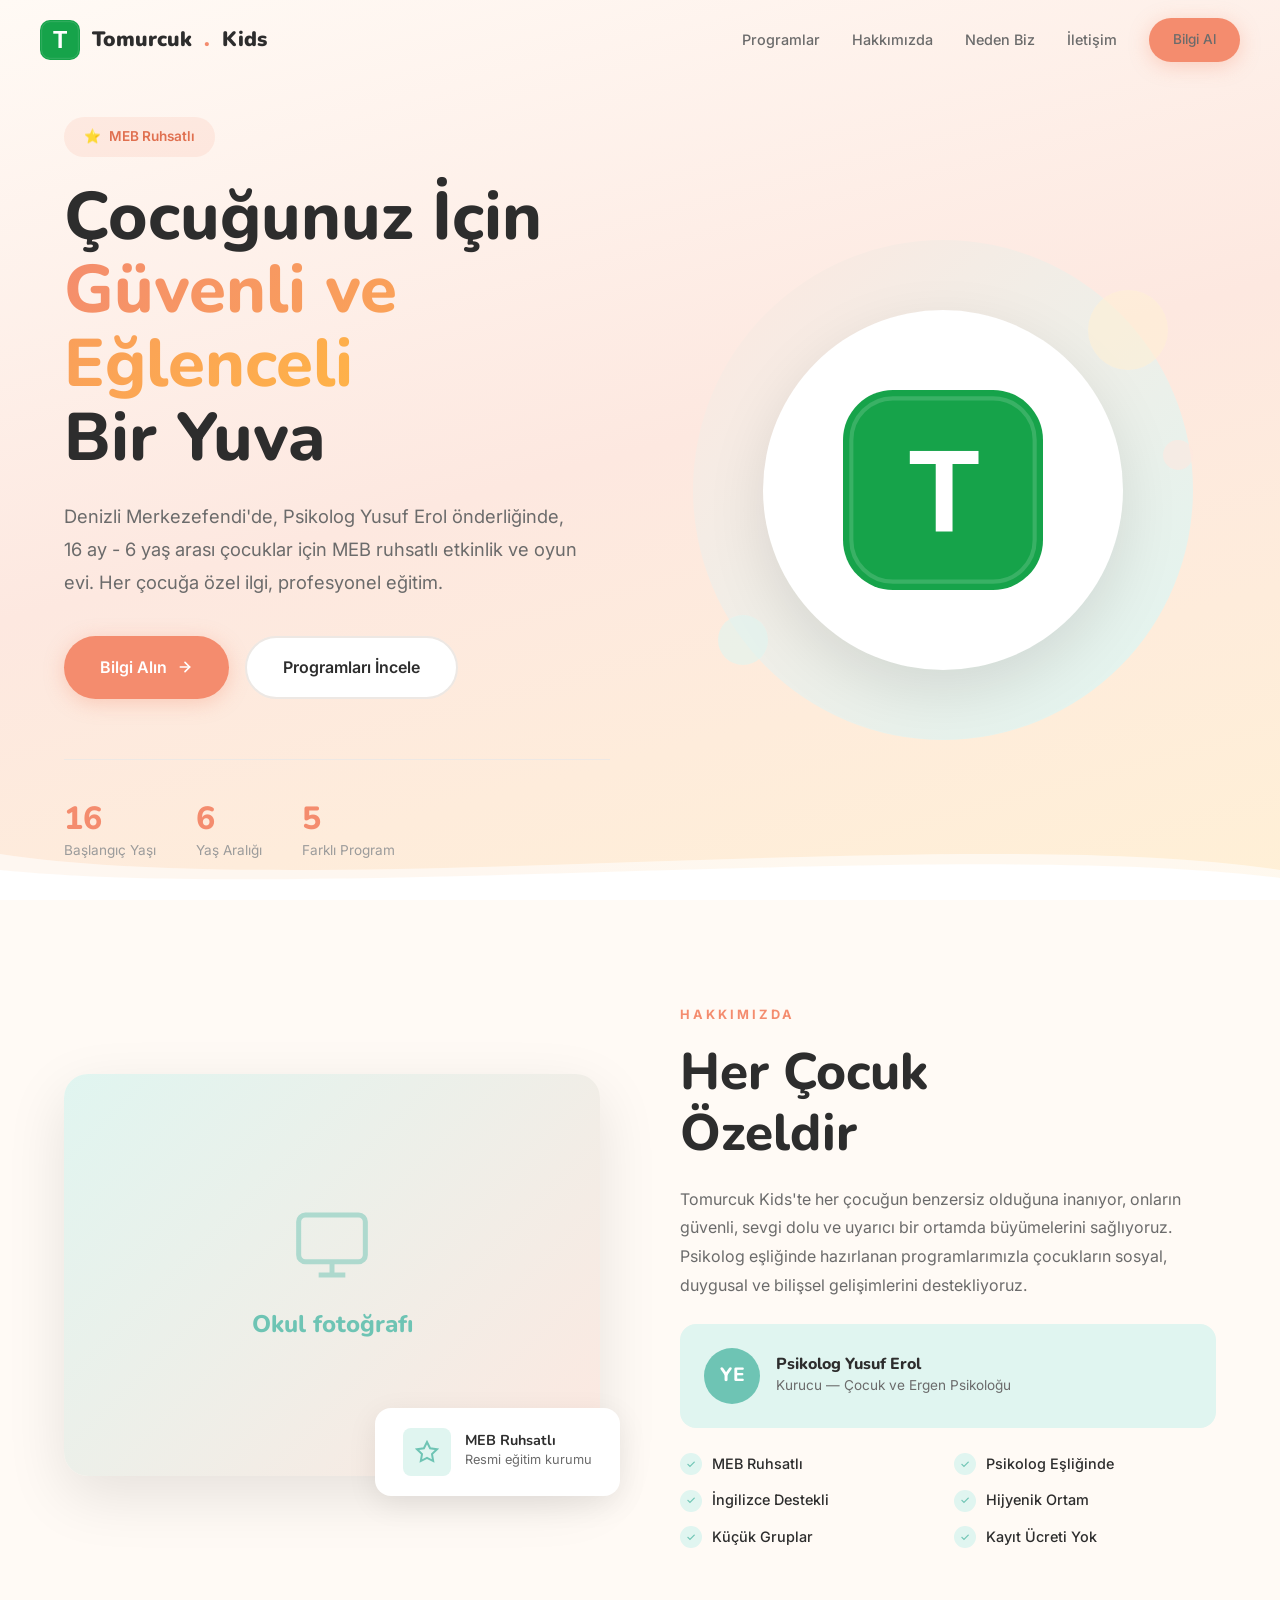
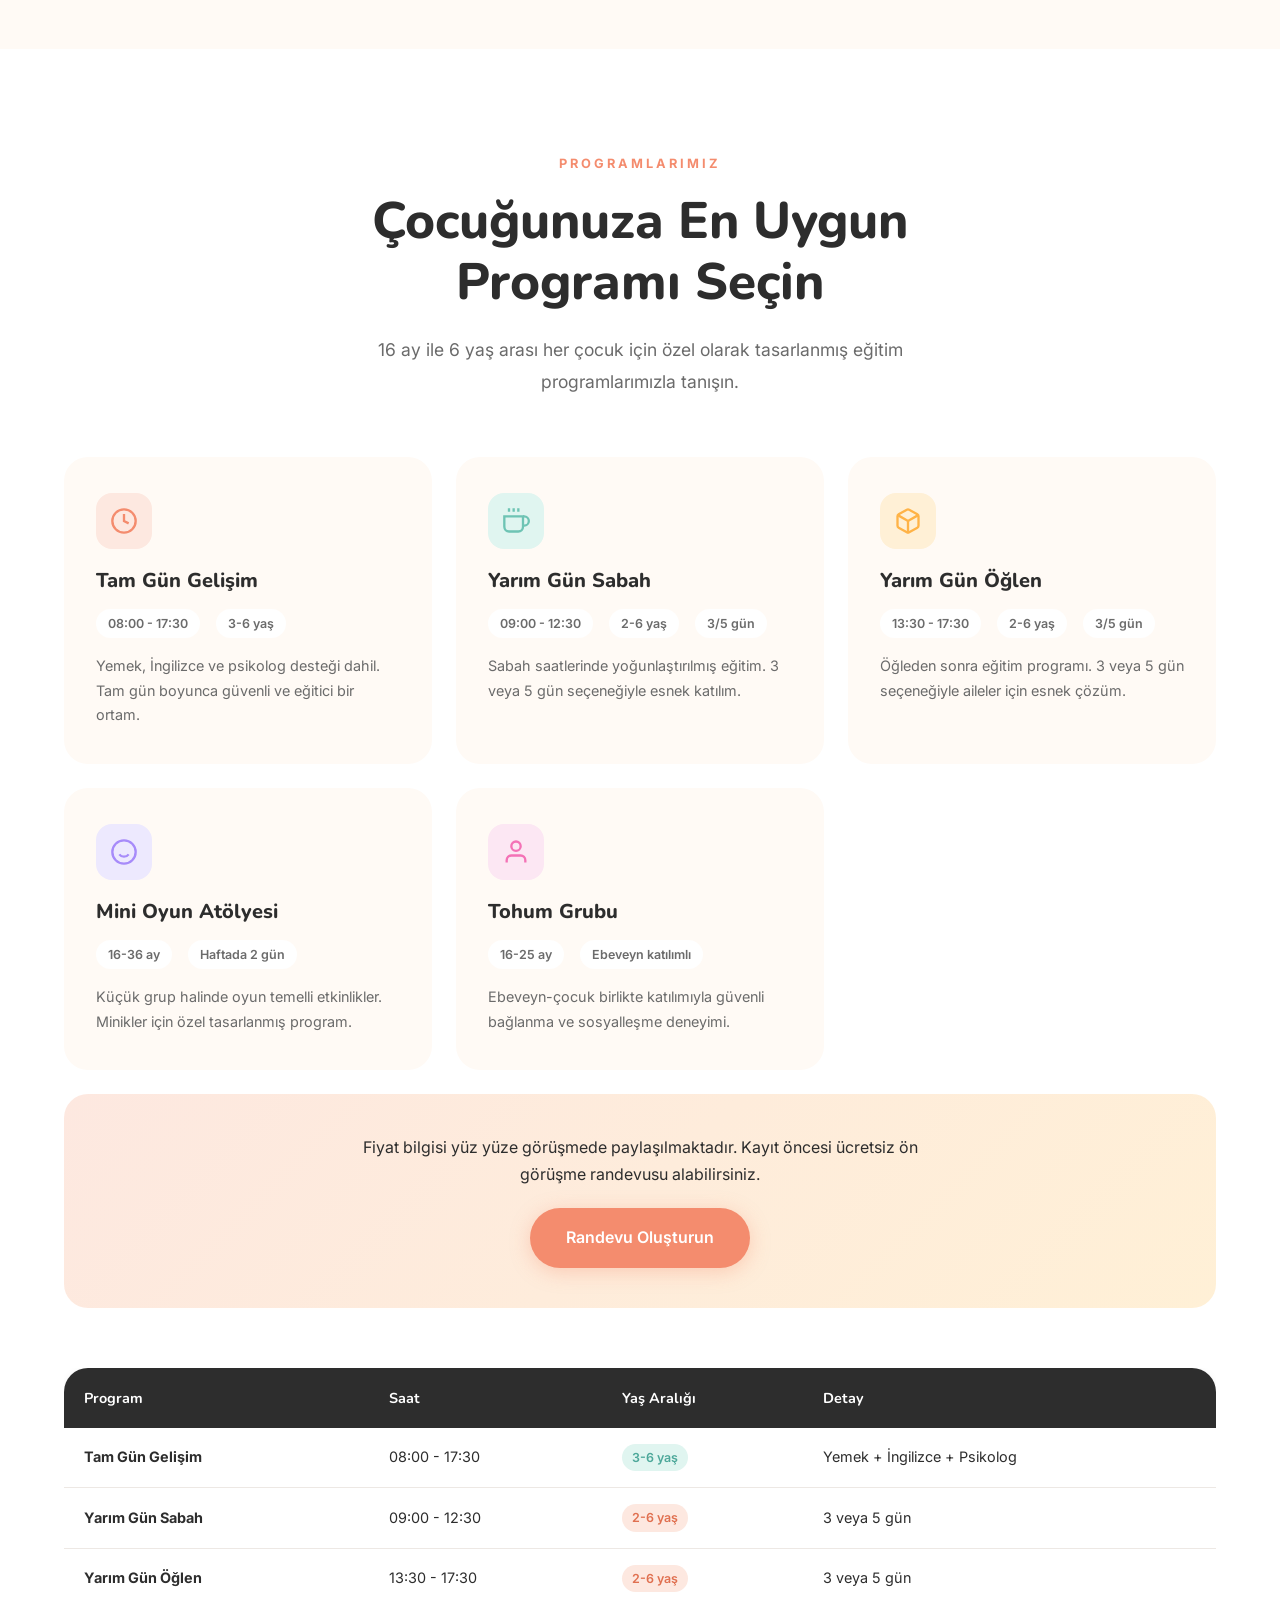
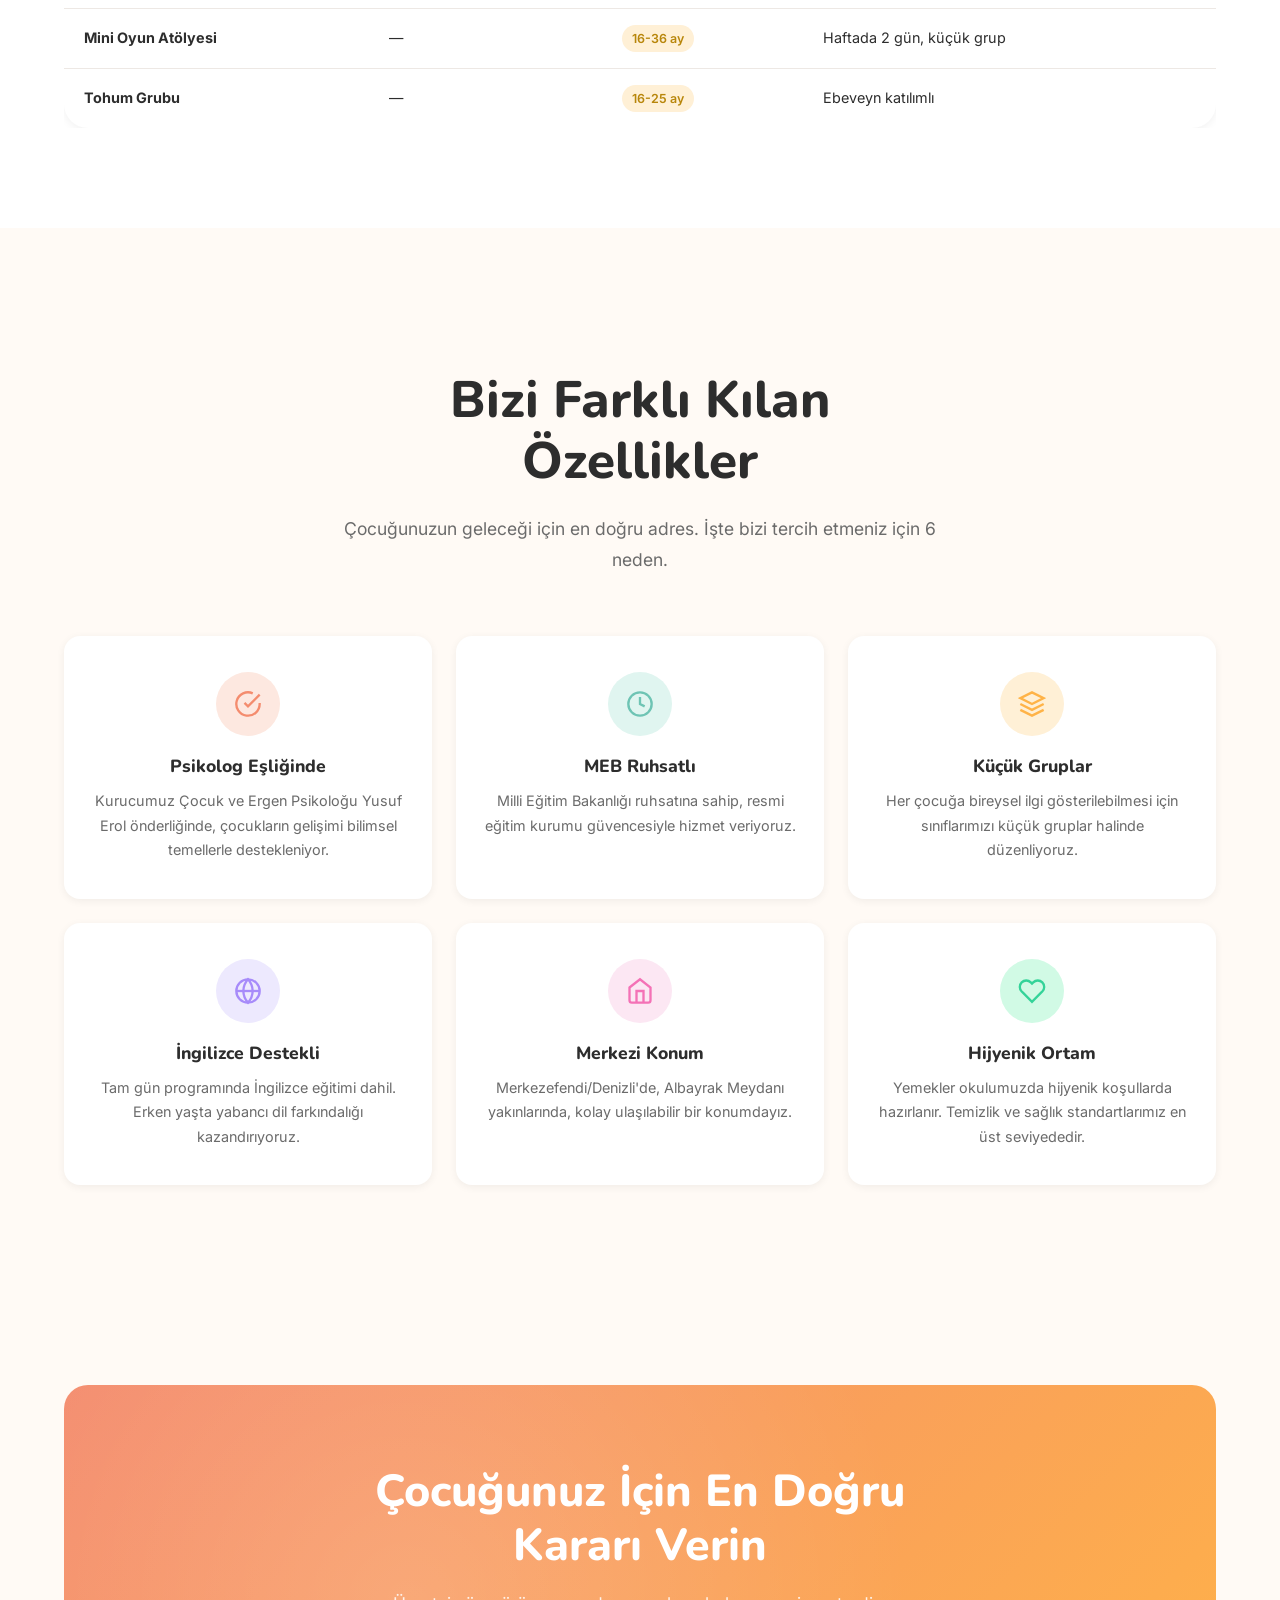
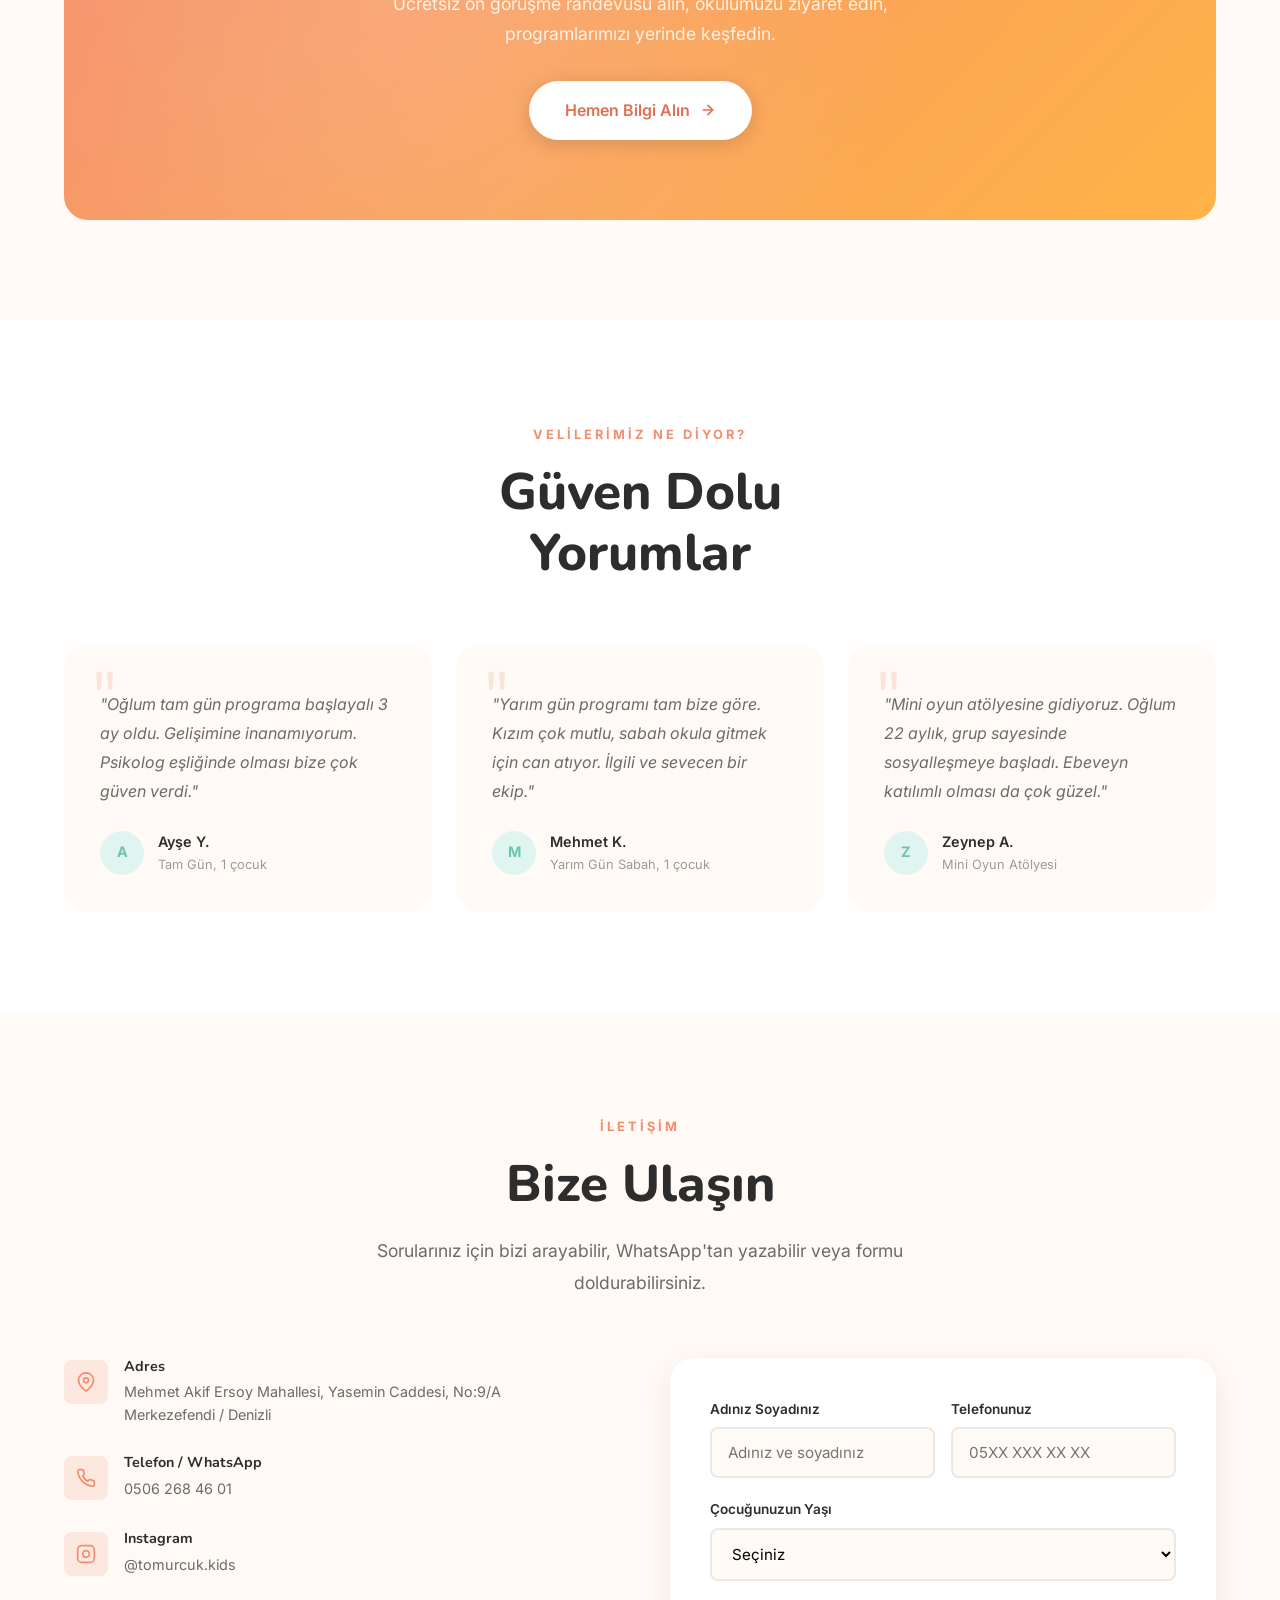
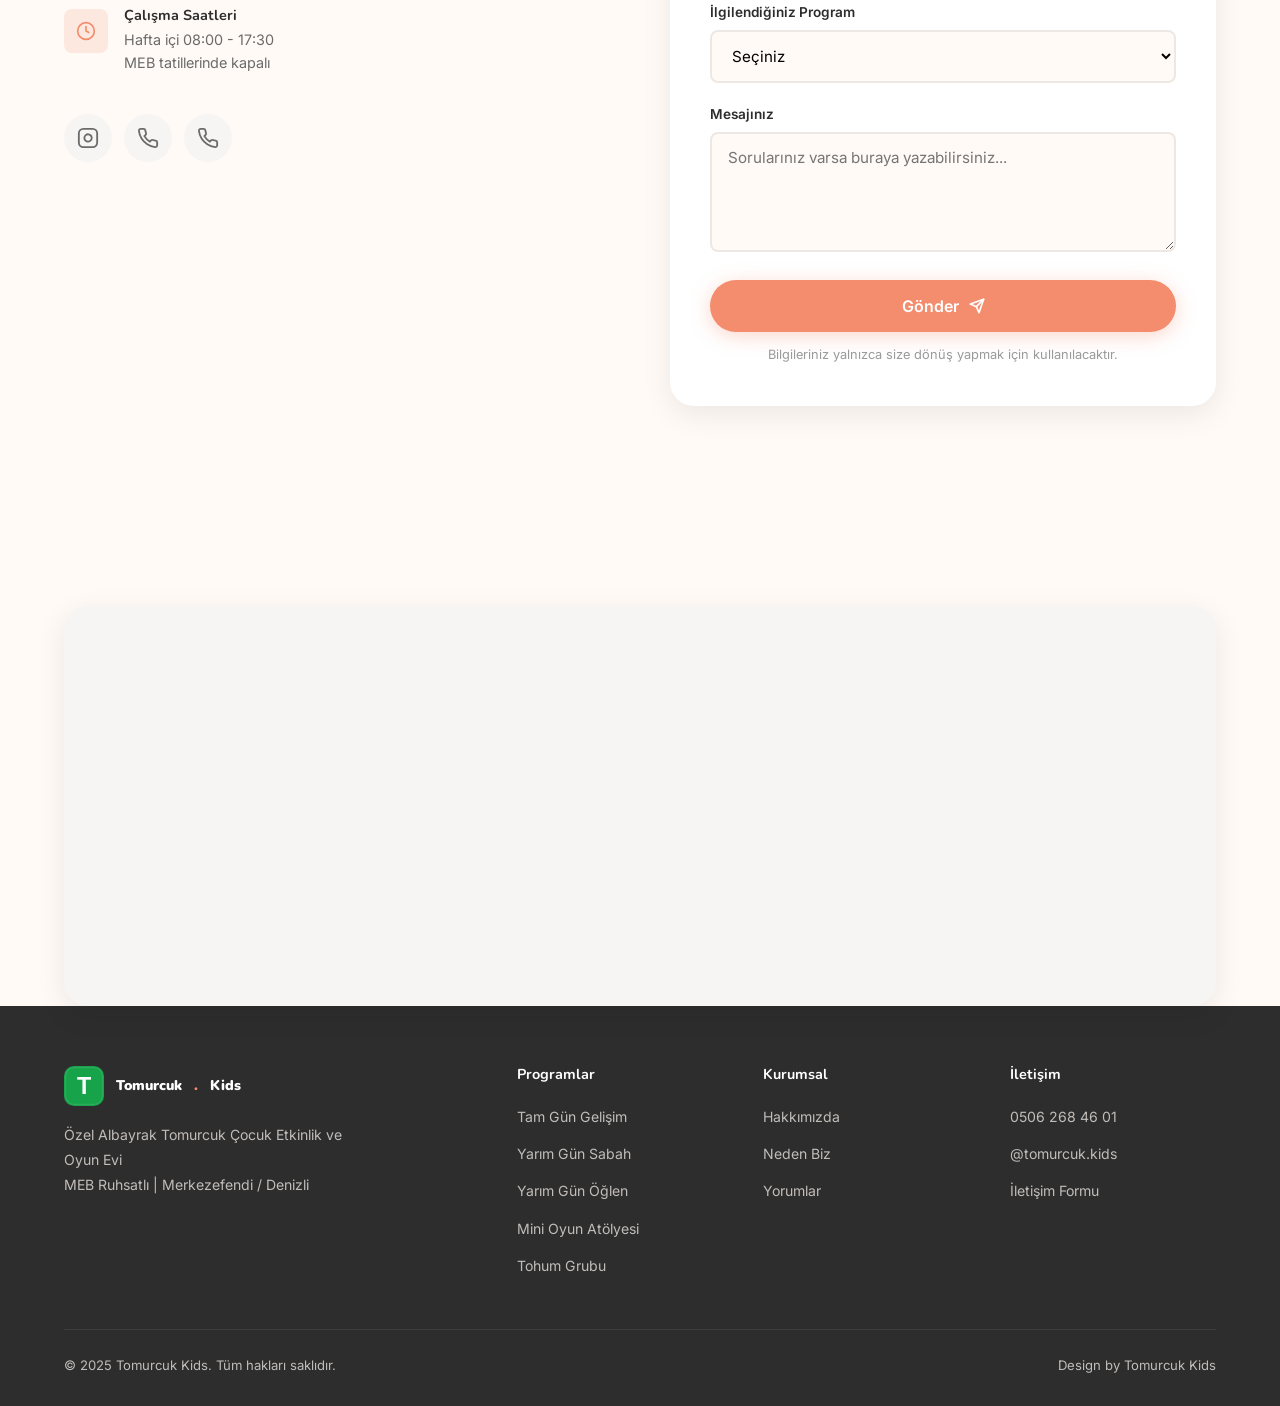
==== index.html @ 5ff42495 "Initial commit: Tomurcuk Kids award-winning website" ====
<!doctype html>
<html lang="tr">
<head>
  <meta charset="UTF-8" />
  <meta name="viewport" content="width=device-width, initial-scale=1.0" />
  <title>Tomurcuk Kids — Özel Albayrak Tomurcuk Çocuk Etkinlik ve Oyun Evi</title>
  <meta name="description" content="Tomurcuk Kids, Merkezefendi/Denizli'de 16 ay - 6 yaş arası çocuklar için MEB ruhsatlı, psikolog eşliğinde eğitim ve oyun evi. Tam gün, yarım gün ve atölye programları." />
  <meta name="keywords" content="Tomurcuk Kids, kreş, anaokulu, Denizli, Merkezefendi, çocuk etkinlik, oyun evi, psikolog" />

  <!-- Open Graph -->
  <meta property="og:title" content="Tomurcuk Kids — Özel Albayrak Tomurcuk Çocuk Etkinlik ve Oyun Evi" />
  <meta property="og:description" content="Denizli Merkezefendi'de 16 ay - 6 yaş için MEB ruhsatlı, psikolog eşliğinde eğitim." />
  <meta property="og:type" content="website" />
  <meta property="og:url" content="https://tomurcukkids.com" />

  <link rel="icon" type="image/svg+xml" href="assets/favicon.svg" />

  <!-- Fonts -->
  <link rel="preconnect" href="https://fonts.googleapis.com" />
  <link rel="preconnect" href="https://fonts.gstatic.com" crossorigin />
  <link href="https://fonts.googleapis.com/css2?family=Inter:wght@400;500;600;700&family=Nunito:wght@600;700;800;900&subset=latin,latin-ext&display=swap" rel="stylesheet" />

  <link rel="stylesheet" href="css/style.css" />
</head>
<body>

  <!-- Page Loader -->
  <div class="page-loader" id="pageLoader">
    <div class="loader-icon"></div>
  </div>

  <!-- ========== HEADER ========== -->
  <header class="header" id="header">
    <div class="header-inner">
      <a href="#" class="logo">
        <img src="assets/logo-t.svg" alt="Tomurcuk Kids" />
        Tomurcuk<span class="logo-dot">.</span>Kids
      </a>

      <nav class="nav" id="nav">
        <a href="#programs">Programlar</a>
        <a href="#about">Hakkımızda</a>
        <a href="#why">Neden Biz</a>
        <a href="#contact">İletişim</a>
        <a href="#contact" class="btn btn-primary btn-sm">Bilgi Al</a>
      </nav>

      <button class="menu-toggle" id="menuToggle" aria-label="Menüyü aç/kapa">
        <span></span><span></span><span></span>
      </button>
    </div>
  </header>

  <!-- ========== HERO ========== -->
  <section class="hero" id="home">
    <div class="container">
      <div class="hero-grid">
        <div class="hero-text">
          <div class="hero-badge reveal visible">
            <span>⭐</span> MEB Ruhsatlı
          </div>

          <h1 class="reveal visible reveal-delay-1">
            Çocuğunuz İçin<br />
            <span class="highlight">Güvenli ve Eğlenceli</span><br />
            Bir Yuva
          </h1>

          <p class="reveal visible reveal-delay-2">
            Denizli Merkezefendi'de, Psikolog Yusuf Erol önderliğinde,
            16 ay - 6 yaş arası çocuklar için MEB ruhsatlı etkinlik ve oyun evi.
            Her çocuğa özel ilgi, profesyonel eğitim.
          </p>

          <div class="hero-buttons reveal reveal-delay-3">
            <a href="#contact" class="btn btn-primary">
              Bilgi Alın
              <svg width="16" height="16" viewBox="0 0 24 24" fill="none" stroke="currentColor" stroke-width="2.5" stroke-linecap="round" stroke-linejoin="round"><line x1="5" y1="12" x2="19" y2="12"/><polyline points="12 5 19 12 12 19"/></svg>
            </a>
            <a href="#programs" class="btn btn-secondary">Programları İncele</a>
          </div>

          <div class="hero-stats reveal reveal-delay-4">
            <div class="hero-stat">
              <h3>16 ay</h3>
              <p>Başlangıç Yaşı</p>
            </div>
            <div class="hero-stat">
              <h3>6 yaş</h3>
              <p>Yaş Aralığı</p>
            </div>
            <div class="hero-stat">
              <h3>5</h3>
              <p>Farklı Program</p>
            </div>
          </div>
        </div>

        <div class="hero-visual reveal reveal-delay-2">
          <div class="hero-circle">
            <div class="hero-circle-inner">
              <img src="assets/logo-t.svg" alt="Tomurcuk Kids" />
            </div>
            <div class="hero-shape"></div>
            <div class="hero-shape"></div>
            <div class="hero-shape"></div>
          </div>
        </div>
      </div>
    </div>

    <!-- Wave divider -->
    <div class="hero-wave">
      <svg viewBox="0 0 1440 100" preserveAspectRatio="none" style="display:block;width:100%;height:80px;">
        <path d="M0,40 C360,100 1080,0 1440,60 L1440,100 L0,100 Z" fill="#FFFFFF" opacity="0.6"></path>
        <path d="M0,60 C360,100 1080,20 1440,70 L1440,100 L0,100 Z" fill="#FFFFFF"></path>
      </svg>
    </div>
  </section>

  <!-- ========== ABOUT ========== -->
  <section class="section" id="about">
    <div class="container">
      <div class="about-grid">
        <div class="about-image-wrap reveal">
          <div class="about-image-main">
            <div class="about-image-placeholder">
              <svg width="80" height="80" viewBox="0 0 24 24" fill="none" stroke="currentColor" stroke-width="1.5"><rect x="2" y="3" width="20" height="14" rx="2"/><line x1="8" y1="21" x2="16" y2="21"/><line x1="12" y1="17" x2="12" y2="21"/></svg>
              <span>Okul fotoğrafı</span>
            </div>
          </div>
          <div class="about-badge">
            <div class="about-badge-icon">
              <svg width="24" height="24" viewBox="0 0 24 24" fill="none" stroke="currentColor" stroke-width="2"><path d="M12 2L15.09 8.26L22 9.27L17 14.14L18.18 21.02L12 17.77L5.82 21.02L7 14.14L2 9.27L8.91 8.26L12 2Z"/></svg>
            </div>
            <div class="about-badge-text">
              <h4>MEB Ruhsatlı</h4>
              <p>Resmi eğitim kurumu</p>
            </div>
          </div>
        </div>

        <div class="about-text">
          <span class="section-label reveal">Hakkımızda</span>
          <h2 class="section-title reveal reveal-delay-1">Her Çocuk<br />Özeldir</h2>
          <p class="reveal reveal-delay-2" style="color:var(--text-mid);line-height:1.8;margin-bottom:16px;">
            Tomurcuk Kids'te her çocuğun benzersiz olduğuna inanıyor,
            onların güvenli, sevgi dolu ve uyarıcı bir ortamda büyümelerini
            sağlıyoruz. Psikolog eşliğinde hazırlanan programlarımızla
            çocukların sosyal, duygusal ve bilişsel gelişimlerini destekliyoruz.
          </p>

          <div class="founder reveal reveal-delay-3">
            <div class="founder-avatar">YE</div>
            <div class="founder-info">
              <h4>Psikolog Yusuf Erol</h4>
              <p>Kurucu — Çocuk ve Ergen Psikoloğu</p>
            </div>
          </div>

          <div class="about-features reveal reveal-delay-4">
            <div class="about-feature">
              <span class="check">✓</span> MEB Ruhsatlı
            </div>
            <div class="about-feature">
              <span class="check">✓</span> Psikolog Eşliğinde
            </div>
            <div class="about-feature">
              <span class="check">✓</span> İngilizce Destekli
            </div>
            <div class="about-feature">
              <span class="check">✓</span> Hijyenik Ortam
            </div>
            <div class="about-feature">
              <span class="check">✓</span> Küçük Gruplar
            </div>
            <div class="about-feature">
              <span class="check">✓</span> Kayıt Ücreti Yok
            </div>
          </div>
        </div>
      </div>
    </div>
  </section>

  <!-- ========== PROGRAMS ========== -->
  <section class="section programs" id="programs">
    <div class="container">
      <div class="section-centered">
        <span class="section-label reveal">Programlarımız</span>
        <h2 class="section-title reveal reveal-delay-1">Çocuğunuza En Uygun<br />Programı Seçin</h2>
        <p class="section-sub reveal reveal-delay-2">
          16 ay ile 6 yaş arası her çocuk için özel olarak tasarlanmış
          eğitim programlarımızla tanışın.
        </p>
      </div>

      <div class="programs-grid">
        <!-- Card 1 -->
        <div class="program-card reveal reveal-delay-1">
          <div class="program-icon">
            <svg width="28" height="28" viewBox="0 0 24 24" fill="none" stroke="currentColor" stroke-width="2"><circle cx="12" cy="12" r="10"/><path d="M12 6v6l4 2"/></svg>
          </div>
          <h3>Tam Gün Gelişim</h3>
          <div class="program-meta">
            <span class="program-tag">08:00 - 17:30</span>
            <span class="program-tag">3-6 yaş</span>
          </div>
          <p>Yemek, İngilizce ve psikolog desteği dahil. Tam gün boyunca güvenli ve eğitici bir ortam.</p>
        </div>

        <!-- Card 2 -->
        <div class="program-card reveal reveal-delay-2">
          <div class="program-icon">
            <svg width="28" height="28" viewBox="0 0 24 24" fill="none" stroke="currentColor" stroke-width="2"><path d="M18 8h1a4 4 0 0 1 0 8h-1"/><path d="M2 8h16v9a4 4 0 0 1-4 4H6a4 4 0 0 1-4-4V8z"/><line x1="6" y1="1" x2="6" y2="4"/><line x1="10" y1="1" x2="10" y2="4"/><line x1="14" y1="1" x2="14" y2="4"/></svg>
          </div>
          <h3>Yarım Gün Sabah</h3>
          <div class="program-meta">
            <span class="program-tag">09:00 - 12:30</span>
            <span class="program-tag">2-6 yaş</span>
            <span class="program-tag">3/5 gün</span>
          </div>
          <p>Sabah saatlerinde yoğunlaştırılmış eğitim. 3 veya 5 gün seçeneğiyle esnek katılım.</p>
        </div>

        <!-- Card 3 -->
        <div class="program-card reveal reveal-delay-3">
          <div class="program-icon">
            <svg width="28" height="28" viewBox="0 0 24 24" fill="none" stroke="currentColor" stroke-width="2"><path d="M21 16V8a2 2 0 0 0-1-1.73l-7-4a2 2 0 0 0-2 0l-7 4A2 2 0 0 0 3 8v8a2 2 0 0 0 1 1.73l7 4a2 2 0 0 0 2 0l7-4A2 2 0 0 0 21 16z"/><polyline points="3.27 6.96 12 12.01 20.73 6.96"/><line x1="12" y1="22.08" x2="12" y2="12"/></svg>
          </div>
          <h3>Yarım Gün Öğlen</h3>
          <div class="program-meta">
            <span class="program-tag">13:30 - 17:30</span>
            <span class="program-tag">2-6 yaş</span>
            <span class="program-tag">3/5 gün</span>
          </div>
          <p>Öğleden sonra eğitim programı. 3 veya 5 gün seçeneğiyle aileler için esnek çözüm.</p>
        </div>

        <!-- Card 4 -->
        <div class="program-card reveal reveal-delay-4">
          <div class="program-icon">
            <svg width="28" height="28" viewBox="0 0 24 24" fill="none" stroke="currentColor" stroke-width="2"><circle cx="12" cy="12" r="10"/><path d="M8 14s1.5 2 4 2 4-2 4-2"/><line x1="9" y1="9" x2="9.01" y2="9"/><line x1="15" y1="9" x2="15.01" y2="9"/></svg>
          </div>
          <h3>Mini Oyun Atölyesi</h3>
          <div class="program-meta">
            <span class="program-tag">16-36 ay</span>
            <span class="program-tag">Haftada 2 gün</span>
          </div>
          <p>Küçük grup halinde oyun temelli etkinlikler. Minikler için özel tasarlanmış program.</p>
        </div>

        <!-- Card 5 -->
        <div class="program-card reveal reveal-delay-5">
          <div class="program-icon">
            <svg width="28" height="28" viewBox="0 0 24 24" fill="none" stroke="currentColor" stroke-width="2"><path d="M20 21v-2a4 4 0 0 0-4-4H8a4 4 0 0 0-4 4v2"/><circle cx="12" cy="7" r="4"/></svg>
          </div>
          <h3>Tohum Grubu</h3>
          <div class="program-meta">
            <span class="program-tag">16-25 ay</span>
            <span class="program-tag">Ebeveyn katılımlı</span>
          </div>
          <p>Ebeveyn-çocuk birlikte katılımıyla güvenli bağlanma ve sosyalleşme deneyimi.</p>
        </div>

        <!-- Full width CTA -->
        <div class="program-card-full reveal">
          <p>Fiyat bilgisi yüz yüze görüşmede paylaşılmaktadır. Kayıt öncesi ücretsiz ön görüşme randevusu alabilirsiniz.</p>
          <a href="#contact" class="btn btn-primary">Randevu Oluşturun</a>
        </div>
      </div>

      <!-- Program Table -->
      <div class="program-table-wrap reveal">
        <table class="program-table">
          <thead>
            <tr>
              <th>Program</th>
              <th>Saat</th>
              <th>Yaş Aralığı</th>
              <th>Detay</th>
            </tr>
          </thead>
          <tbody>
            <tr>
              <td><strong>Tam Gün Gelişim</strong></td>
              <td>08:00 - 17:30</td>
              <td><span class="tag tag-green">3-6 yaş</span></td>
              <td>Yemek + İngilizce + Psikolog</td>
            </tr>
            <tr>
              <td><strong>Yarım Gün Sabah</strong></td>
              <td>09:00 - 12:30</td>
              <td><span class="tag tag-orange">2-6 yaş</span></td>
              <td>3 veya 5 gün</td>
            </tr>
            <tr>
              <td><strong>Yarım Gün Öğlen</strong></td>
              <td>13:30 - 17:30</td>
              <td><span class="tag tag-orange">2-6 yaş</span></td>
              <td>3 veya 5 gün</td>
            </tr>
            <tr>
              <td><strong>Mini Oyun Atölyesi</strong></td>
              <td>—</td>
              <td><span class="tag tag-yellow">16-36 ay</span></td>
              <td>Haftada 2 gün, küçük grup</td>
            </tr>
            <tr>
              <td><strong>Tohum Grubu</strong></td>
              <td>—</td>
              <td><span class="tag tag-yellow">16-25 ay</span></td>
              <td>Ebeveyn katılımlı</td>
            </tr>
          </tbody>
        </table>
      </div>
    </div>
  </section>

  <!-- ========== WHY US ========== -->
  <section class="section" id="why">
    <div class="container">
      <div class="section-centered">
        <span class="section-label reveal">Neden Tomurcuk Kids?</span>
        <h2 class="section-title reveal reveal-delay-1">Bizi Farklı Kılan<br />Özellikler</h2>
        <p class="section-sub reveal reveal-delay-2">
          Çocuğunuzun geleceği için en doğru adres. İşte bizi tercih etmeniz için 6 neden.
        </p>
      </div>

      <div class="why-grid">
        <div class="why-card reveal reveal-delay-1">
          <div class="why-icon">
            <svg width="28" height="28" viewBox="0 0 24 24" fill="none" stroke="currentColor" stroke-width="2"><path d="M22 11.08V12a10 10 0 1 1-5.93-9.14"/><polyline points="22 4 12 14.01 9 11.01"/></svg>
          </div>
          <h3>Psikolog Eşliğinde</h3>
          <p>Kurucumuz Çocuk ve Ergen Psikoloğu Yusuf Erol önderliğinde, çocukların gelişimi bilimsel temellerle destekleniyor.</p>
        </div>

        <div class="why-card reveal reveal-delay-2">
          <div class="why-icon">
            <svg width="28" height="28" viewBox="0 0 24 24" fill="none" stroke="currentColor" stroke-width="2"><circle cx="12" cy="12" r="10"/><polyline points="12 6 12 12 16 14"/></svg>
          </div>
          <h3>MEB Ruhsatlı</h3>
          <p>Milli Eğitim Bakanlığı ruhsatına sahip, resmi eğitim kurumu güvencesiyle hizmet veriyoruz.</p>
        </div>

        <div class="why-card reveal reveal-delay-3">
          <div class="why-icon">
            <svg width="28" height="28" viewBox="0 0 24 24" fill="none" stroke="currentColor" stroke-width="2"><path d="M12 2L2 7l10 5 10-5-10-5z"/><path d="M2 17l10 5 10-5"/><path d="M2 12l10 5 10-5"/></svg>
          </div>
          <h3>Küçük Gruplar</h3>
          <p>Her çocuğa bireysel ilgi gösterilebilmesi için sınıflarımızı küçük gruplar halinde düzenliyoruz.</p>
        </div>

        <div class="why-card reveal reveal-delay-1">
          <div class="why-icon">
            <svg width="28" height="28" viewBox="0 0 24 24" fill="none" stroke="currentColor" stroke-width="2"><circle cx="12" cy="12" r="10"/><path d="M2 12h20"/><path d="M12 2a15.3 15.3 0 0 1 4 10 15.3 15.3 0 0 1-4 10 15.3 15.3 0 0 1-4-10 15.3 15.3 0 0 1 4-10z"/></svg>
          </div>
          <h3>İngilizce Destekli</h3>
          <p>Tam gün programında İngilizce eğitimi dahil. Erken yaşta yabancı dil farkındalığı kazandırıyoruz.</p>
        </div>

        <div class="why-card reveal reveal-delay-2">
          <div class="why-icon">
            <svg width="28" height="28" viewBox="0 0 24 24" fill="none" stroke="currentColor" stroke-width="2"><path d="M3 9l9-7 9 7v11a2 2 0 0 1-2 2H5a2 2 0 0 1-2-2z"/><polyline points="9 22 9 12 15 12 15 22"/></svg>
          </div>
          <h3>Merkezi Konum</h3>
          <p>Merkezefendi/Denizli'de, Albayrak Meydanı yakınlarında, kolay ulaşılabilir bir konumdayız.</p>
        </div>

        <div class="why-card reveal reveal-delay-3">
          <div class="why-icon">
            <svg width="28" height="28" viewBox="0 0 24 24" fill="none" stroke="currentColor" stroke-width="2"><path d="M20.84 4.61a5.5 5.5 0 0 0-7.78 0L12 5.67l-1.06-1.06a5.5 5.5 0 0 0-7.78 7.78l1.06 1.06L12 21.23l7.78-7.78 1.06-1.06a5.5 5.5 0 0 0 0-7.78z"/></svg>
          </div>
          <h3>Hijyenik Ortam</h3>
          <p>Yemekler okulumuzda hijyenik koşullarda hazırlanır. Temizlik ve sağlık standartlarımız en üst seviyededir.</p>
        </div>
      </div>
    </div>
  </section>

  <!-- ========== CTA BANNER ========== -->
  <section class="section">
    <div class="container">
      <div class="cta-banner reveal">
        <h2>Çocuğunuz İçin En Doğru<br />Kararı Verin</h2>
        <p>Ücretsiz ön görüşme randevusu alın, okulumuzu ziyaret edin, programlarımızı yerinde keşfedin.</p>
        <a href="#contact" class="btn btn-primary">
          Hemen Bilgi Alın
          <svg width="16" height="16" viewBox="0 0 24 24" fill="none" stroke="currentColor" stroke-width="2.5" stroke-linecap="round" stroke-linejoin="round"><line x1="5" y1="12" x2="19" y2="12"/><polyline points="12 5 19 12 12 19"/></svg>
        </a>
      </div>
    </div>
  </section>

  <!-- ========== TESTIMONIALS ========== -->
  <section class="section testimonials" id="testimonials">
    <div class="container">
      <div class="section-centered">
        <span class="section-label reveal">Velilerimiz Ne Diyor?</span>
        <h2 class="section-title reveal reveal-delay-1">Güven Dolu<br />Yorumlar</h2>
      </div>

      <div class="testimonials-grid">
        <div class="testimonial-card reveal reveal-delay-1">
          <p class="testimonial-text">"Oğlum tam gün programa başlayalı 3 ay oldu. Gelişimine inanamıyorum. Psikolog eşliğinde olması bize çok güven verdi."</p>
          <div class="testimonial-author">
            <div class="testimonial-avatar">A</div>
            <div>
              <div class="testimonial-name">Ayşe Y.</div>
              <div class="testimonial-role">Tam Gün, 1 çocuk</div>
            </div>
          </div>
        </div>

        <div class="testimonial-card reveal reveal-delay-2">
          <p class="testimonial-text">"Yarım gün programı tam bize göre. Kızım çok mutlu, sabah okula gitmek için can atıyor. İlgili ve sevecen bir ekip."</p>
          <div class="testimonial-author">
            <div class="testimonial-avatar">M</div>
            <div>
              <div class="testimonial-name">Mehmet K.</div>
              <div class="testimonial-role">Yarım Gün Sabah, 1 çocuk</div>
            </div>
          </div>
        </div>

        <div class="testimonial-card reveal reveal-delay-3">
          <p class="testimonial-text">"Mini oyun atölyesine gidiyoruz. Oğlum 22 aylık, grup sayesinde sosyalleşmeye başladı. Ebeveyn katılımlı olması da çok güzel."</p>
          <div class="testimonial-author">
            <div class="testimonial-avatar">Z</div>
            <div>
              <div class="testimonial-name">Zeynep A.</div>
              <div class="testimonial-role">Mini Oyun Atölyesi</div>
            </div>
          </div>
        </div>
      </div>
    </div>
  </section>

  <!-- ========== CONTACT ========== -->
  <section class="section" id="contact">
    <div class="container">
      <div class="section-centered">
        <span class="section-label reveal">İletişim</span>
        <h2 class="section-title reveal reveal-delay-1">Bize Ulaşın</h2>
        <p class="section-sub reveal reveal-delay-2" style="margin:0 auto 20px;">
          Sorularınız için bizi arayabilir, WhatsApp'tan yazabilir veya formu doldurabilirsiniz.
        </p>
      </div>

      <div class="contact-grid">
        <div class="contact-info">
          <div class="contact-info-item reveal reveal-delay-1">
            <div class="contact-icon">
              <svg width="20" height="20" viewBox="0 0 24 24" fill="none" stroke="currentColor" stroke-width="2"><path d="M21 10c0 7-9 13-9 13s-9-6-9-13a9 9 0 0 1 18 0z"/><circle cx="12" cy="10" r="3"/></svg>
            </div>
            <div>
              <h4>Adres</h4>
              <p>Mehmet Akif Ersoy Mahallesi, Yasemin Caddesi, No:9/A<br />Merkezefendi / Denizli</p>
            </div>
          </div>

          <div class="contact-info-item reveal reveal-delay-2">
            <div class="contact-icon">
              <svg width="20" height="20" viewBox="0 0 24 24" fill="none" stroke="currentColor" stroke-width="2"><path d="M22 16.92v3a2 2 0 0 1-2.18 2 19.79 19.79 0 0 1-8.63-3.07 19.5 19.5 0 0 1-6-6 19.79 19.79 0 0 1-3.07-8.67A2 2 0 0 1 4.11 2h3a2 2 0 0 1 2 1.72 12.84 12.84 0 0 0 .7 2.81 2 2 0 0 1-.45 2.11L8.09 9.91a16 16 0 0 0 6 6l1.27-1.27a2 2 0 0 1 2.11-.45 12.84 12.84 0 0 0 2.81.7A2 2 0 0 1 22 16.92z"/></svg>
            </div>
            <div>
              <h4>Telefon / WhatsApp</h4>
              <a href="tel:+905062684601">0506 268 46 01</a>
            </div>
          </div>

          <div class="contact-info-item reveal reveal-delay-3">
            <div class="contact-icon">
              <svg width="20" height="20" viewBox="0 0 24 24" fill="none" stroke="currentColor" stroke-width="2"><rect x="2" y="2" width="20" height="20" rx="5" ry="5"/><path d="M16 11.37A4 4 0 1 1 12.63 8 4 4 0 0 1 16 11.37z"/><line x1="17.5" y1="6.5" x2="17.51" y2="6.5"/></svg>
            </div>
            <div>
              <h4>Instagram</h4>
              <a href="https://instagram.com/tomurcuk.kids" target="_blank" rel="noopener">@tomurcuk.kids</a>
            </div>
          </div>

          <div class="contact-info-item reveal reveal-delay-4">
            <div class="contact-icon">
              <svg width="20" height="20" viewBox="0 0 24 24" fill="none" stroke="currentColor" stroke-width="2"><circle cx="12" cy="12" r="10"/><polyline points="12 6 12 12 16 14"/></svg>
            </div>
            <div>
              <h4>Çalışma Saatleri</h4>
              <p>Hafta içi 08:00 - 17:30<br />MEB tatillerinde kapalı</p>
            </div>
          </div>

          <div class="contact-social reveal reveal-delay-5">
            <a href="https://instagram.com/tomurcuk.kids" target="_blank" rel="noopener" aria-label="Instagram">
              <svg width="22" height="22" viewBox="0 0 24 24" fill="none" stroke="currentColor" stroke-width="2"><rect x="2" y="2" width="20" height="20" rx="5" ry="5"/><path d="M16 11.37A4 4 0 1 1 12.63 8 4 4 0 0 1 16 11.37z"/><line x1="17.5" y1="6.5" x2="17.51" y2="6.5"/></svg>
            </a>
            <a href="https://wa.me/905062684601" target="_blank" rel="noopener" aria-label="WhatsApp">
              <svg width="22" height="22" viewBox="0 0 24 24" fill="none" stroke="currentColor" stroke-width="2"><path d="M22 16.92v3a2 2 0 0 1-2.18 2 19.79 19.79 0 0 1-8.63-3.07 19.5 19.5 0 0 1-6-6 19.79 19.79 0 0 1-3.07-8.67A2 2 0 0 1 4.11 2h3a2 2 0 0 1 2 1.72 12.84 12.84 0 0 0 .7 2.81 2 2 0 0 1-.45 2.11L8.09 9.91a16 16 0 0 0 6 6l1.27-1.27a2 2 0 0 1 2.11-.45 12.84 12.84 0 0 0 2.81.7A2 2 0 0 1 22 16.92z"/></svg>
            </a>
            <a href="tel:+905062684601" aria-label="Telefon">
              <svg width="22" height="22" viewBox="0 0 24 24" fill="none" stroke="currentColor" stroke-width="2"><path d="M22 16.92v3a2 2 0 0 1-2.18 2 19.79 19.79 0 0 1-8.63-3.07 19.5 19.5 0 0 1-6-6 19.79 19.79 0 0 1-3.07-8.67A2 2 0 0 1 4.11 2h3a2 2 0 0 1 2 1.72 12.84 12.84 0 0 0 .7 2.81 2 2 0 0 1-.45 2.11L8.09 9.91a16 16 0 0 0 6 6l1.27-1.27a2 2 0 0 1 2.11-.45 12.84 12.84 0 0 0 2.81.7A2 2 0 0 1 22 16.92z"/></svg>
            </a>
          </div>
        </div>

        <form class="contact-form reveal reveal-delay-2" id="contactForm">
          <div class="form-row">
            <div class="form-group">
              <label for="name">Adınız Soyadınız</label>
              <input type="text" id="name" name="name" required placeholder="Adınız ve soyadınız" />
            </div>
            <div class="form-group">
              <label for="phone">Telefonunuz</label>
              <input type="tel" id="phone" name="phone" required placeholder="05XX XXX XX XX" />
            </div>
          </div>
          <div class="form-group">
            <label for="childAge">Çocuğunuzun Yaşı</label>
            <select id="childAge" name="childAge">
              <option value="">Seçiniz</option>
              <option value="16-24">16-24 ay</option>
              <option value="25-36">25-36 ay</option>
              <option value="3">3 yaş</option>
              <option value="4">4 yaş</option>
              <option value="5">5 yaş</option>
              <option value="6">6 yaş</option>
            </select>
          </div>
          <div class="form-group">
            <label for="program">İlgilendiğiniz Program</label>
            <select id="program" name="program">
              <option value="">Seçiniz</option>
              <option value="tam-gun">Tam Gün Gelişim</option>
              <option value="yarim-gun-sabah">Yarım Gün Sabah</option>
              <option value="yarim-gun-oglen">Yarım Gün Öğlen</option>
              <option value="mini-oyun">Mini Oyun Atölyesi</option>
              <option value="tohum">Tohum Grubu</option>
              <option value="kararsiz">Henüz Karar Vermedim</option>
            </select>
          </div>
          <div class="form-group">
            <label for="message">Mesajınız</label>
            <textarea id="message" name="message" placeholder="Sorularınız varsa buraya yazabilirsiniz..."></textarea>
          </div>
          <button type="submit" class="btn btn-primary" style="width:100%;justify-content:center;">
            Gönder
            <svg width="16" height="16" viewBox="0 0 24 24" fill="none" stroke="currentColor" stroke-width="2.5" stroke-linecap="round" stroke-linejoin="round"><line x1="22" y1="2" x2="11" y2="13"/><polygon points="22 2 15 22 11 13 2 9 22 2"/></svg>
          </button>
          <p style="font-size:0.8rem;color:var(--text-light);margin-top:12px;text-align:center;">
            Bilgileriniz yalnızca size dönüş yapmak için kullanılacaktır.
          </p>
        </form>
      </div>
    </div>
  </section>

  <!-- ========== MAP ========== -->
  <section class="section map-section">
    <div class="container">
      <div class="map-wrap reveal">
        <iframe src="https://www.google.com/maps/embed?pb=!1m18!1m12!1m3!1d2000!2d29.088!3d37.774!2m3!1f0!2f0!3f0!3m2!1i1024!2i768!4f13.1!3m3!1m2!1s0x0%3A0x0!2zMzfCsDQ2JzI2LjQiTiAyOcKwMDUnMTYuOCJF!5e0!3m2!1str!2str!4v1" width="100%" height="100%" style="border:0;" allowfullscreen="" loading="lazy" referrerpolicy="no-referrer-when-downgrade"></iframe>
      </div>
    </div>
  </section>

  <!-- ========== FOOTER ========== -->
  <footer class="footer">
    <div class="container">
      <div class="footer-grid">
        <div class="footer-brand">
          <a href="#" class="logo">
            <img src="assets/logo-t.svg" alt="Tomurcuk Kids" />
            Tomurcuk<span style="color:var(--primary)">.</span>Kids
          </a>
          <p>Özel Albayrak Tomurcuk Çocuk Etkinlik ve Oyun Evi<br />
          MEB Ruhsatlı | Merkezefendi / Denizli</p>
        </div>

        <div>
          <h4>Programlar</h4>
          <ul>
            <li><a href="#programs">Tam Gün Gelişim</a></li>
            <li><a href="#programs">Yarım Gün Sabah</a></li>
            <li><a href="#programs">Yarım Gün Öğlen</a></li>
            <li><a href="#programs">Mini Oyun Atölyesi</a></li>
            <li><a href="#programs">Tohum Grubu</a></li>
          </ul>
        </div>

        <div>
          <h4>Kurumsal</h4>
          <ul>
            <li><a href="#about">Hakkımızda</a></li>
            <li><a href="#why">Neden Biz</a></li>
            <li><a href="#testimonials">Yorumlar</a></li>
          </ul>
        </div>

        <div>
          <h4>İletişim</h4>
          <ul>
            <li><a href="tel:+905062684601">0506 268 46 01</a></li>
            <li><a href="https://instagram.com/tomurcuk.kids" target="_blank" rel="noopener">@tomurcuk.kids</a></li>
            <li><a href="#contact">İletişim Formu</a></li>
          </ul>
        </div>
      </div>

      <div class="footer-bottom">
        <span>&copy; 2025 Tomurcuk Kids. Tüm hakları saklıdır.</span>
        <span>Design by Tomurcuk Kids</span>
      </div>
    </div>
  </footer>

  <script src="js/main.js"></script>
</body>
</html>
---- css/style.css ----
/* ============================================================
   Tomurcuk Kids — Award-Winning Website Design
   ============================================================ */

/* --- CSS Variables / Design Tokens --- */
:root {
  /* Brand colors */
  --primary:       #F48C6E;
  --primary-dark:  #E07050;
  --primary-light: #FDE8E0;
  --secondary:     #6EC4B4;
  --secondary-dark:#4DA89A;
  --secondary-light:#E0F5F0;
  --accent:        #FFB347;
  --accent-light:  #FFF0D6;

  /* Neutral */
  --text-dark:     #2D2D2D;
  --text-mid:      #6B6B6B;
  --text-light:    #9B9B9B;
  --bg-cream:      #FFFAF5;
  --bg-white:      #FFFFFF;
  --bg-gray:       #F7F5F3;
  --border:        #EDE8E4;

  /* Shadows */
  --shadow-sm:     0 2px 8px rgba(0,0,0,0.06);
  --shadow-md:     0 8px 30px rgba(0,0,0,0.08);
  --shadow-lg:     0 20px 60px rgba(0,0,0,0.10);
  --shadow-glow:   0 0 40px rgba(244,140,110,0.15);

  /* Radius */
  --radius-sm:     8px;
  --radius-md:     16px;
  --radius-lg:     24px;
  --radius-full:   999px;

  /* Typography */
  --font-heading:  'Nunito', sans-serif;
  --font-body:     'Inter', sans-serif;

  /* Transitions */
  --ease-out:      cubic-bezier(0.22, 1, 0.36, 1);
  --ease-bounce:   cubic-bezier(0.34, 1.56, 0.64, 1);

  /* Container */
  --max-width:     1200px;
  --header-h:      80px;
}

/* --- Reset --- */
*,
*::before,
*::after { margin: 0; padding: 0; box-sizing: border-box; }

html { scroll-behavior: smooth; scroll-padding-top: var(--header-h); }

body {
  font-family: var(--font-body);
  color: var(--text-dark);
  background: var(--bg-cream);
  line-height: 1.7;
  -webkit-font-smoothing: antialiased;
  overflow-x: hidden;
}

img { max-width: 100%; height: auto; display: block; }
a { text-decoration: none; color: inherit; }
ul { list-style: none; }
button { cursor: pointer; font-family: inherit; border: none; background: none; }

/* --- Container --- */
.container {
  max-width: var(--max-width);
  margin: 0 auto;
  padding: 0 24px;
}

/* ============================================================
   Section Spacing (applied via JS for reveal animations)
   ============================================================ */
.section {
  padding: 100px 0;
  position: relative;
}

.section-dark {
  background: var(--text-dark);
  color: var(--bg-cream);
}

.section-wave-top {
  position: relative;
  margin-top: -2px;
}

/* ============================================================
   Typography
   ============================================================ */
h1, h2, h3, h4 {
  font-family: var(--font-heading);
  line-height: 1.2;
  font-weight: 800;
}

.section-label {
  display: inline-block;
  font-size: 0.8rem;
  font-weight: 700;
  letter-spacing: 3px;
  text-transform: uppercase;
  color: var(--primary);
  margin-bottom: 16px;
  font-family: var(--font-body);
}

.section-title {
  font-size: clamp(2rem, 5vw, 3.2rem);
  margin-bottom: 20px;
  color: var(--text-dark);
}

.section-dark .section-title { color: var(--bg-cream); }

.section-sub {
  font-size: 1.1rem;
  color: var(--text-mid);
  max-width: 600px;
  line-height: 1.8;
}

.section-dark .section-sub { color: rgba(255,250,245,0.75); }

/* Center headings */
.section-centered {
  text-align: center;
}
.section-centered .section-sub {
  margin: 0 auto;
}

/* ============================================================
   Scroll-Reveal
   ============================================================ */
.reveal {
  opacity: 0;
  transform: translateY(40px);
  transition: opacity 0.9s var(--ease-out), transform 0.9s var(--ease-out);
}

.reveal.visible {
  opacity: 1;
  transform: translateY(0);
}

.reveal-delay-1 { transition-delay: 0.1s; }
.reveal-delay-2 { transition-delay: 0.2s; }
.reveal-delay-3 { transition-delay: 0.3s; }
.reveal-delay-4 { transition-delay: 0.4s; }
.reveal-delay-5 { transition-delay: 0.5s; }

/* ============================================================
   Buttons
   ============================================================ */
.btn {
  display: inline-flex;
  align-items: center;
  gap: 10px;
  padding: 16px 36px;
  font-size: 1rem;
  font-weight: 600;
  border-radius: var(--radius-full);
  transition: all 0.4s var(--ease-out);
  position: relative;
  overflow: hidden;
}

.btn-primary {
  background: var(--primary);
  color: white;
  box-shadow: 0 4px 20px rgba(244,140,110,0.35);
}

.btn-primary:hover {
  background: var(--primary-dark);
  transform: translateY(-2px);
  box-shadow: 0 8px 30px rgba(244,140,110,0.45);
}

.btn-secondary {
  background: white;
  color: var(--text-dark);
  border: 2px solid var(--border);
}

.btn-secondary:hover {
  border-color: var(--primary);
  color: var(--primary);
  transform: translateY(-2px);
}

.btn-outline-light {
  border: 2px solid rgba(255,255,255,0.3);
  color: white;
}

.btn-outline-light:hover {
  background: white;
  color: var(--text-dark);
  transform: translateY(-2px);
}

.btn-sm {
  padding: 12px 28px;
  font-size: 0.9rem;
}

/* ============================================================
   Floating Nav
   ============================================================ */
.header {
  position: fixed;
  top: 0;
  left: 0;
  right: 0;
  z-index: 1000;
  padding: 0 24px;
  height: var(--header-h);
  display: flex;
  align-items: center;
  justify-content: center;
  transition: all 0.5s var(--ease-out);
}

.header-bg {
  background: rgba(255,255,255,0.85);
  backdrop-filter: blur(20px);
  -webkit-backdrop-filter: blur(20px);
  box-shadow: 0 1px 0 var(--border);
}

.header-inner {
  max-width: var(--max-width);
  width: 100%;
  display: flex;
  align-items: center;
  justify-content: space-between;
}

.logo {
  display: flex;
  align-items: center;
  gap: 12px;
  font-family: var(--font-heading);
  font-weight: 900;
  font-size: 1.3rem;
  color: var(--text-dark);
}

.logo img {
  height: 40px;
  width: auto;
}

.logo-dot {
  color: var(--primary);
}

.nav {
  display: flex;
  align-items: center;
  gap: 32px;
}

.nav a {
  font-size: 0.9rem;
  font-weight: 500;
  color: var(--text-mid);
  transition: color 0.3s;
  position: relative;
}

.nav a::after {
  content: '';
  position: absolute;
  bottom: -4px;
  left: 0;
  width: 0;
  height: 2px;
  background: var(--primary);
  border-radius: 2px;
  transition: width 0.3s var(--ease-out);
}

.nav a:hover { color: var(--text-dark); }
.nav a:hover::after { width: 100%; }

.nav .btn {
  padding: 10px 24px;
  font-size: 0.85rem;
}

/* Mobile menu toggle */
.menu-toggle {
  display: none;
  flex-direction: column;
  gap: 5px;
  padding: 8px;
  z-index: 1001;
}

.menu-toggle span {
  display: block;
  width: 24px;
  height: 2.5px;
  background: var(--text-dark);
  border-radius: 4px;
  transition: all 0.3s var(--ease-out);
}

.menu-toggle.active span:nth-child(1) { transform: rotate(45deg) translate(5px, 5px); }
.menu-toggle.active span:nth-child(2) { opacity: 0; transform: scaleX(0); }
.menu-toggle.active span:nth-child(3) { transform: rotate(-45deg) translate(5px, -5px); }

/* ============================================================
   Hero
   ============================================================ */
.hero {
  min-height: 100vh;
  display: flex;
  align-items: center;
  position: relative;
  overflow: hidden;
  background: linear-gradient(165deg, #FFFAF5 0%, #FDE8E0 50%, #FFF0D6 100%);
}

.hero-grid {
  display: grid;
  grid-template-columns: 1fr 1fr;
  gap: 60px;
  align-items: center;
  padding-top: 80px;
}

.hero-badge {
  display: inline-flex;
  align-items: center;
  gap: 8px;
  background: rgba(244,140,110,0.12);
  color: var(--primary-dark);
  padding: 8px 20px;
  border-radius: var(--radius-full);
  font-size: 0.85rem;
  font-weight: 600;
  margin-bottom: 24px;
}

.hero h1 {
  font-size: clamp(2.5rem, 5.5vw, 4.2rem);
  line-height: 1.1;
  margin-bottom: 24px;
}

.hero h1 .highlight {
  background: linear-gradient(135deg, var(--primary), var(--accent));
  -webkit-background-clip: text;
  -webkit-text-fill-color: transparent;
  background-clip: text;
}

.hero p {
  font-size: 1.15rem;
  color: var(--text-mid);
  max-width: 520px;
  margin-bottom: 36px;
  line-height: 1.8;
}

.hero-buttons {
  display: flex;
  gap: 16px;
  flex-wrap: wrap;
}

.hero-stats {
  display: flex;
  gap: 40px;
  margin-top: 60px;
  padding-top: 40px;
  border-top: 1px solid var(--border);
}

.hero-stat h3 {
  font-size: 2rem;
  color: var(--primary);
}

.hero-stat p {
  font-size: 0.85rem;
  margin-bottom: 0;
  color: var(--text-light);
}

/* Hero visual */
.hero-visual {
  position: relative;
  display: flex;
  justify-content: center;
  align-items: center;
}

.hero-circle {
  width: 500px;
  height: 500px;
  border-radius: 50%;
  background: linear-gradient(135deg, var(--primary-light), var(--secondary-light));
  position: relative;
  display: flex;
  align-items: center;
  justify-content: center;
  animation: float 6s ease-in-out infinite;
}

.hero-circle-inner {
  width: 360px;
  height: 360px;
  border-radius: 50%;
  background: white;
  display: flex;
  align-items: center;
  justify-content: center;
  box-shadow: var(--shadow-lg);
}

.hero-circle-inner img {
  width: 200px;
  height: auto;
}

@keyframes float {
  0%, 100% { transform: translateY(0); }
  50% { transform: translateY(-20px); }
}

/* Floating shapes */
.hero-shape {
  position: absolute;
  border-radius: 50%;
  opacity: 0.6;
  animation: float 8s ease-in-out infinite;
  pointer-events: none;
}

.hero-shape:nth-child(2) {
  width: 80px; height: 80px;
  background: var(--accent-light);
  top: 10%; right: 5%;
  animation-delay: -2s;
}

.hero-shape:nth-child(3) {
  width: 50px; height: 50px;
  background: var(--secondary-light);
  bottom: 15%; left: 5%;
  animation-delay: -4s;
}

.hero-shape:nth-child(4) {
  width: 30px; height: 30px;
  background: var(--primary-light);
  top: 40%; right: 0;
  animation-delay: -1s;
}

/* Wave divider */
.hero-wave {
  position: absolute;
  bottom: -2px;
  left: 0;
  width: 100%;
  line-height: 0;
  pointer-events: none;
}

/* ============================================================
   About Section
   ============================================================ */
.about-grid {
  display: grid;
  grid-template-columns: 1fr 1fr;
  gap: 80px;
  align-items: center;
}

.about-image-wrap {
  position: relative;
}

.about-image-main {
  border-radius: var(--radius-lg);
  overflow: hidden;
  box-shadow: var(--shadow-lg);
  background: linear-gradient(135deg, var(--secondary-light), var(--primary-light));
  aspect-ratio: 4/3;
  display: flex;
  align-items: center;
  justify-content: center;
}

.about-image-placeholder {
  width: 100%;
  height: 100%;
  display: flex;
  flex-direction: column;
  align-items: center;
  justify-content: center;
  color: var(--secondary);
  font-family: var(--font-heading);
  font-weight: 800;
  font-size: 1.5rem;
  padding: 40px;
  text-align: center;
  line-height: 1.6;
}

.about-image-placeholder svg {
  margin-bottom: 20px;
  opacity: 0.5;
}

.about-badge {
  position: absolute;
  bottom: -20px;
  right: -20px;
  background: white;
  padding: 20px 28px;
  border-radius: var(--radius-md);
  box-shadow: var(--shadow-md);
  display: flex;
  align-items: center;
  gap: 14px;
}

.about-badge-icon {
  width: 48px;
  height: 48px;
  background: var(--secondary-light);
  border-radius: var(--radius-sm);
  display: flex;
  align-items: center;
  justify-content: center;
  font-size: 1.5rem;
  color: var(--secondary);
}

.about-badge-text h4 {
  font-size: 0.9rem;
  font-weight: 700;
}

.about-badge-text p {
  font-size: 0.8rem;
  color: var(--text-mid);
}

.about-text .founder {
  margin: 24px 0;
  padding: 24px;
  background: var(--secondary-light);
  border-radius: var(--radius-md);
  display: flex;
  align-items: center;
  gap: 16px;
}

.founder-avatar {
  width: 56px;
  height: 56px;
  border-radius: 50%;
  background: var(--secondary);
  display: flex;
  align-items: center;
  justify-content: center;
  color: white;
  font-family: var(--font-heading);
  font-weight: 800;
  font-size: 1.2rem;
  flex-shrink: 0;
}

.founder-info h4 {
  font-size: 1rem;
}

.founder-info p {
  font-size: 0.85rem;
  color: var(--text-mid);
}

.about-features {
  display: grid;
  grid-template-columns: 1fr 1fr;
  gap: 12px;
  margin-top: 24px;
}

.about-feature {
  display: flex;
  align-items: center;
  gap: 10px;
  font-size: 0.9rem;
  font-weight: 500;
}

.about-feature .check {
  width: 22px;
  height: 22px;
  background: var(--secondary-light);
  border-radius: 50%;
  display: flex;
  align-items: center;
  justify-content: center;
  color: var(--secondary);
  font-size: 0.7rem;
  flex-shrink: 0;
}

/* ============================================================
   Programs Section
   ============================================================ */
.programs {
  background: var(--bg-white);
}

.programs-grid {
  display: grid;
  grid-template-columns: repeat(3, 1fr);
  gap: 24px;
  margin-top: 60px;
}

.program-card {
  background: var(--bg-cream);
  border-radius: var(--radius-lg);
  padding: 36px 32px;
  transition: all 0.5s var(--ease-out);
  position: relative;
  overflow: hidden;
}

.program-card::before {
  content: '';
  position: absolute;
  top: 0;
  left: 0;
  right: 0;
  height: 4px;
  border-radius: var(--radius-lg) var(--radius-lg) 0 0;
  opacity: 0;
  transition: opacity 0.5s var(--ease-out);
}

.program-card:nth-child(1)::before { background: var(--primary); }
.program-card:nth-child(2)::before { background: var(--secondary); }
.program-card:nth-child(3)::before { background: var(--accent); }
.program-card:nth-child(4)::before { background: #A78BFA; }
.program-card:nth-child(5)::before { background: #F472B6; }

.program-card:hover::before { opacity: 1; }

.program-card:hover {
  transform: translateY(-8px);
  box-shadow: var(--shadow-lg);
}

.program-icon {
  width: 56px;
  height: 56px;
  border-radius: var(--radius-md);
  display: flex;
  align-items: center;
  justify-content: center;
  font-size: 1.6rem;
  margin-bottom: 20px;
}

.program-card:nth-child(1) .program-icon { background: var(--primary-light); color: var(--primary); }
.program-card:nth-child(2) .program-icon { background: var(--secondary-light); color: var(--secondary); }
.program-card:nth-child(3) .program-icon { background: var(--accent-light); color: var(--accent); }
.program-card:nth-child(4) .program-icon { background: #EDE9FE; color: #A78BFA; }
.program-card:nth-child(5) .program-icon { background: #FCE7F3; color: #F472B6; }

.program-card h3 {
  font-size: 1.25rem;
  margin-bottom: 8px;
}

.program-meta {
  display: flex;
  gap: 16px;
  margin: 16px 0;
  flex-wrap: wrap;
}

.program-tag {
  font-size: 0.78rem;
  font-weight: 600;
  padding: 4px 12px;
  border-radius: var(--radius-full);
  background: var(--bg-white);
  color: var(--text-mid);
}

.program-card p {
  font-size: 0.9rem;
  color: var(--text-mid);
  line-height: 1.7;
}

.program-card-full {
  grid-column: 1 / -1;
  text-align: center;
  background: linear-gradient(135deg, var(--primary-light), var(--accent-light));
  border-radius: var(--radius-lg);
  padding: 40px;
}

.program-card-full p {
  font-size: 1rem;
  max-width: 600px;
  margin: 0 auto 20px;
}

/* ============================================================
   Why Us Section
   ============================================================ */
.why-grid {
  display: grid;
  grid-template-columns: repeat(3, 1fr);
  gap: 24px;
  margin-top: 60px;
}

.why-card {
  background: white;
  border-radius: var(--radius-md);
  padding: 36px 28px;
  text-align: center;
  transition: all 0.4s var(--ease-out);
  box-shadow: var(--shadow-sm);
}

.why-card:hover {
  transform: translateY(-6px);
  box-shadow: var(--shadow-md);
}

.why-icon {
  width: 64px;
  height: 64px;
  margin: 0 auto 20px;
  border-radius: 50%;
  display: flex;
  align-items: center;
  justify-content: center;
  font-size: 1.6rem;
}

.why-card:nth-child(1) .why-icon { background: var(--primary-light); color: var(--primary); }
.why-card:nth-child(2) .why-icon { background: var(--secondary-light); color: var(--secondary); }
.why-card:nth-child(3) .why-icon { background: var(--accent-light); color: var(--accent); }
.why-card:nth-child(4) .why-icon { background: #EDE9FE; color: #A78BFA; }
.why-card:nth-child(5) .why-icon { background: #FCE7F3; color: #F472B6; }
.why-card:nth-child(6) .why-icon { background: #D1FAE5; color: #34D399; }

.why-card h3 {
  font-size: 1.1rem;
  margin-bottom: 12px;
}

.why-card p {
  font-size: 0.9rem;
  color: var(--text-mid);
  line-height: 1.7;
}

/* ============================================================
   CTA Banner
   ============================================================ */
.cta-banner {
  background: linear-gradient(135deg, var(--primary), var(--accent));
  border-radius: var(--radius-lg);
  padding: 80px 60px;
  text-align: center;
  position: relative;
  overflow: hidden;
}

.cta-banner::before {
  content: '';
  position: absolute;
  inset: 0;
  background: radial-gradient(circle at 30% 50%, rgba(255,255,255,0.15) 0%, transparent 60%);
}

.cta-banner * { position: relative; z-index: 1; }

.cta-banner h2 {
  font-size: clamp(1.8rem, 4vw, 2.8rem);
  color: white;
  margin-bottom: 16px;
}

.cta-banner p {
  color: rgba(255,255,255,0.85);
  font-size: 1.1rem;
  max-width: 550px;
  margin: 0 auto 32px;
}

.cta-banner .btn-primary {
  background: white;
  color: var(--primary-dark);
  box-shadow: 0 4px 20px rgba(0,0,0,0.15);
}

.cta-banner .btn-primary:hover {
  background: var(--bg-cream);
  transform: translateY(-2px);
}

/* ============================================================
   Contact Section
   ============================================================ */
.contact-grid {
  display: grid;
  grid-template-columns: 1fr 1fr;
  gap: 60px;
  margin-top: 60px;
}

.contact-info-item {
  display: flex;
  gap: 16px;
  align-items: flex-start;
  margin-bottom: 28px;
}

.contact-icon {
  width: 44px;
  height: 44px;
  border-radius: var(--radius-sm);
  background: var(--primary-light);
  display: flex;
  align-items: center;
  justify-content: center;
  color: var(--primary);
  font-size: 1.1rem;
  flex-shrink: 0;
  margin-top: 2px;
}

.contact-info-item h4 {
  font-size: 0.9rem;
  font-weight: 700;
  margin-bottom: 4px;
}

.contact-info-item p, .contact-info-item a {
  font-size: 0.9rem;
  color: var(--text-mid);
  line-height: 1.6;
}

.contact-social {
  display: flex;
  gap: 12px;
  margin-top: 40px;
}

.contact-social a {
  width: 48px;
  height: 48px;
  border-radius: 50%;
  background: var(--bg-gray);
  display: flex;
  align-items: center;
  justify-content: center;
  font-size: 1.2rem;
  transition: all 0.3s var(--ease-out);
  color: var(--text-mid);
}

.contact-social a:hover {
  background: var(--primary);
  color: white;
  transform: translateY(-3px);
}

/* Contact form */
.contact-form {
  background: white;
  border-radius: var(--radius-lg);
  padding: 40px;
  box-shadow: var(--shadow-md);
}

.form-group {
  margin-bottom: 20px;
}

.form-group label {
  display: block;
  font-size: 0.85rem;
  font-weight: 600;
  margin-bottom: 6px;
  color: var(--text-dark);
}

.form-group input,
.form-group textarea,
.form-group select {
  width: 100%;
  padding: 14px 16px;
  border: 2px solid var(--border);
  border-radius: var(--radius-sm);
  font-family: var(--font-body);
  font-size: 0.95rem;
  transition: border-color 0.3s;
  background: var(--bg-cream);
  outline: none;
}

.form-group input:focus,
.form-group textarea:focus,
.form-group select:focus {
  border-color: var(--primary);
  background: white;
}

.form-group textarea {
  min-height: 120px;
  resize: vertical;
}

.form-row {
  display: grid;
  grid-template-columns: 1fr 1fr;
  gap: 16px;
}

/* ============================================================
   Map
   ============================================================ */
.map-section {
  padding-bottom: 0;
}

.map-wrap {
  border-radius: var(--radius-lg);
  overflow: hidden;
  box-shadow: var(--shadow-md);
  height: 400px;
  background: var(--bg-gray);
  display: flex;
  align-items: center;
  justify-content: center;
  color: var(--text-light);
  font-size: 0.9rem;
}

.map-placeholder {
  text-align: center;
}

.map-placeholder svg { margin-bottom: 12px; opacity: 0.4; }

/* ============================================================
   Footer
   ============================================================ */
.footer {
  background: var(--text-dark);
  color: rgba(255,250,245,0.7);
  padding: 60px 0 30px;
}

.footer-grid {
  display: grid;
  grid-template-columns: 2fr 1fr 1fr 1fr;
  gap: 40px;
  margin-bottom: 40px;
}

.footer-brand .logo {
  color: white;
  margin-bottom: 16px;
}

.footer-brand p {
  font-size: 0.88rem;
  line-height: 1.8;
  max-width: 300px;
}

.footer h4 {
  font-size: 0.9rem;
  font-weight: 700;
  color: white;
  margin-bottom: 20px;
}

.footer ul li { margin-bottom: 10px; }

.footer a {
  font-size: 0.88rem;
  transition: color 0.3s;
}

.footer a:hover { color: var(--primary); }

.footer-bottom {
  border-top: 1px solid rgba(255,255,255,0.08);
  padding-top: 24px;
  display: flex;
  justify-content: space-between;
  align-items: center;
  font-size: 0.82rem;
}

.footer-bottom a { color: var(--primary); }

/* ============================================================
   Testimonials
   ============================================================ */
.testimonials {
  background: var(--bg-white);
}

.testimonial-card {
  background: var(--bg-cream);
  border-radius: var(--radius-lg);
  padding: 36px;
  position: relative;
}

.testimonial-card::before {
  content: '"';
  position: absolute;
  top: 20px;
  left: 28px;
  font-size: 4rem;
  line-height: 1;
  color: var(--primary);
  opacity: 0.2;
  font-family: var(--font-heading);
}

.testimonial-text {
  font-size: 1rem;
  line-height: 1.8;
  color: var(--text-mid);
  margin: 10px 0 24px;
  font-style: italic;
}

.testimonial-author {
  display: flex;
  align-items: center;
  gap: 14px;
}

.testimonial-avatar {
  width: 44px;
  height: 44px;
  border-radius: 50%;
  background: var(--secondary-light);
  display: flex;
  align-items: center;
  justify-content: center;
  color: var(--secondary);
  font-weight: 700;
  font-size: 0.9rem;
}

.testimonial-name {
  font-weight: 600;
  font-size: 0.9rem;
}

.testimonial-role {
  font-size: 0.8rem;
  color: var(--text-light);
}

.testimonials-grid {
  display: grid;
  grid-template-columns: repeat(3, 1fr);
  gap: 24px;
  margin-top: 60px;
}

/* ============================================================
   Programs detail table
   ============================================================ */
.program-table-wrap {
  overflow-x: auto;
  margin-top: 60px;
}

.program-table {
  width: 100%;
  border-collapse: separate;
  border-spacing: 0;
  background: white;
  border-radius: var(--radius-lg);
  overflow: hidden;
  box-shadow: var(--shadow-sm);
}

.program-table th {
  background: var(--text-dark);
  color: white;
  padding: 18px 20px;
  font-family: var(--font-heading);
  font-size: 0.9rem;
  font-weight: 700;
  text-align: left;
}

.program-table td {
  padding: 16px 20px;
  font-size: 0.9rem;
  border-bottom: 1px solid var(--border);
}

.program-table tr:last-child td { border-bottom: none; }

.program-table tr:hover td { background: var(--bg-cream); }

.program-table .tag {
  display: inline-block;
  padding: 3px 10px;
  border-radius: var(--radius-full);
  font-size: 0.78rem;
  font-weight: 600;
}

.tag-green { background: var(--secondary-light); color: var(--secondary-dark); }
.tag-orange { background: var(--primary-light); color: var(--primary-dark); }
.tag-yellow { background: var(--accent-light); color: #B8860B; }

/* ============================================================
   Responsive
   ============================================================ */
@media (max-width: 1024px) {
  .hero-grid {
    grid-template-columns: 1fr;
    gap: 40px;
    text-align: center;
  }

  .hero p { margin: 0 auto 36px; }
  .hero-buttons { justify-content: center; }
  .hero-stats { justify-content: center; }
  .hero-visual { display: none; }

  .about-grid { grid-template-columns: 1fr; gap: 40px; }
  .about-image-wrap { max-width: 500px; margin: 0 auto; }

  .programs-grid { grid-template-columns: 1fr 1fr; }
  .why-grid { grid-template-columns: 1fr 1fr; }
  .testimonials-grid { grid-template-columns: 1fr; max-width: 500px; margin: 40px auto 0; }
  .footer-grid { grid-template-columns: 1fr 1fr; }
}

@media (max-width: 768px) {
  .section { padding: 60px 0; }
  .hero { min-height: auto; padding: 120px 0 60px; }

  .nav { display: none; }
  .nav.open {
    display: flex;
    flex-direction: column;
    position: fixed;
    inset: 0;
    background: rgba(255,255,255,0.98);
    backdrop-filter: blur(20px);
    justify-content: center;
    gap: 28px;
    font-size: 1.2rem;
    z-index: 999;
  }

  .menu-toggle { display: flex; }

  .hero-stats { flex-direction: column; gap: 20px; align-items: center; }

  .programs-grid { grid-template-columns: 1fr; }
  .why-grid { grid-template-columns: 1fr; }
  .contact-grid { grid-template-columns: 1fr; }
  .footer-grid { grid-template-columns: 1fr; gap: 32px; }

  .form-row { grid-template-columns: 1fr; }

  .about-features { grid-template-columns: 1fr; }

  .program-card-full { padding: 28px 20px; }

  .cta-banner { padding: 50px 30px; border-radius: var(--radius-md); }

  .hero h1 { font-size: 2.2rem; }
  .section-title { font-size: 1.8rem; }

  .program-table th,
  .program-table td { padding: 12px 14px; font-size: 0.82rem; }

  .footer-bottom { flex-direction: column; gap: 12px; text-align: center; }

  .contact-form { padding: 28px 20px; }
}

@media (max-width: 480px) {
  .container { padding: 0 16px; }
  .hero-buttons { flex-direction: column; align-items: center; }
  .hero-buttons .btn { width: 100%; justify-content: center; }
}

/* ============================================================
   Loader / Page transition
   ============================================================ */
.page-loader {
  position: fixed;
  inset: 0;
  background: var(--bg-cream);
  display: flex;
  align-items: center;
  justify-content: center;
  z-index: 9999;
  transition: opacity 0.6s, visibility 0.6s;
}

.page-loader.hidden {
  opacity: 0;
  visibility: hidden;
}

.loader-icon {
  width: 60px;
  height: 60px;
  border-radius: 50%;
  background: linear-gradient(135deg, var(--primary), var(--secondary));
  animation: pulse-loader 1.2s ease-in-out infinite;
}

@keyframes pulse-loader {
  0%, 100% { transform: scale(1); opacity: 0.8; }
  50% { transform: scale(1.3); opacity: 1; }
}
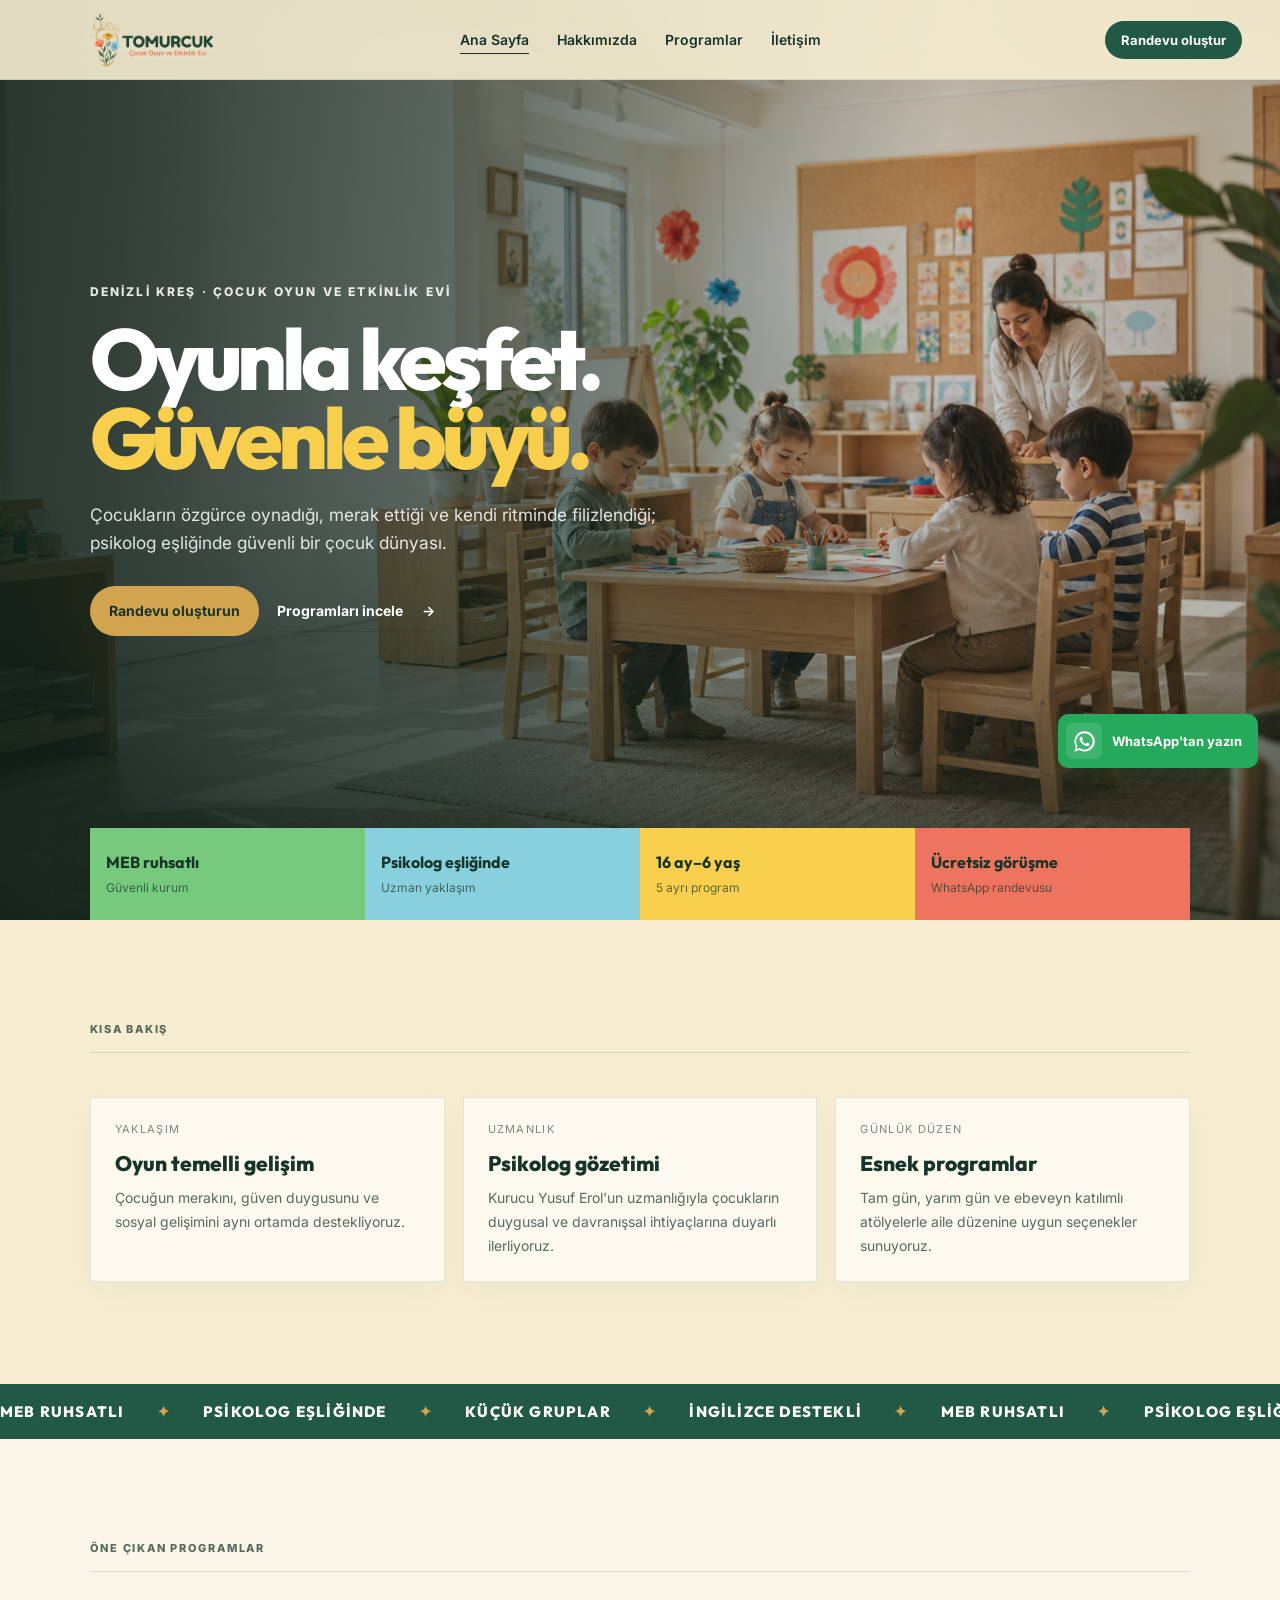
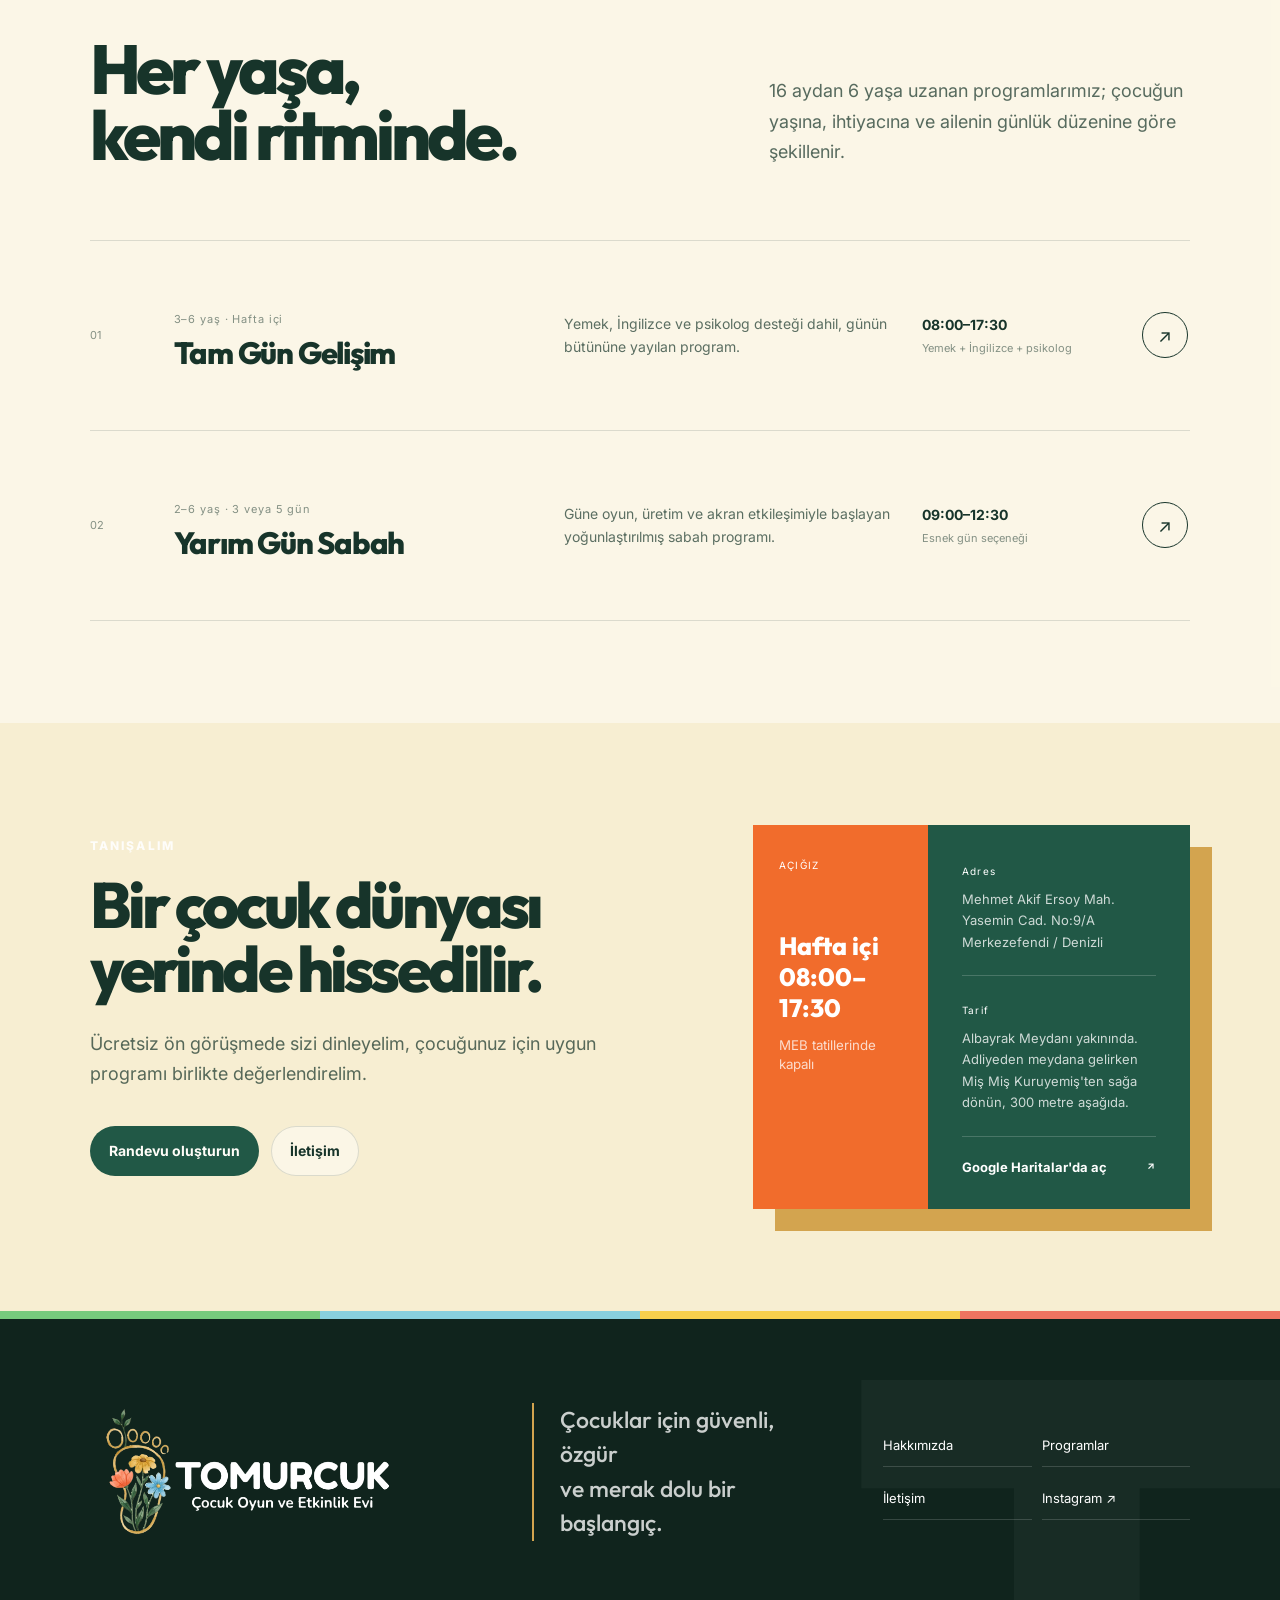
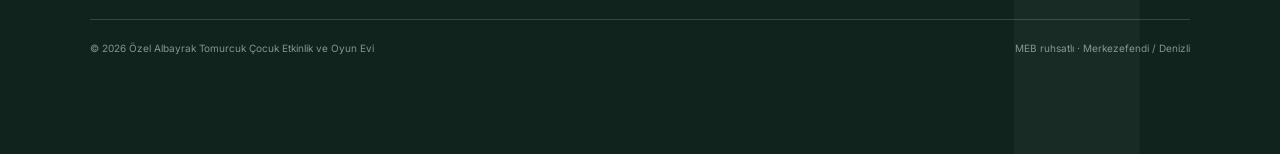
==== commit a526de82: "Tomurcuk Kids web sitesi — tüm sayfalar ve varlıklar Ana sayfa, Hakkımızda, Programlar (5 program) v" ====
--- a/index.html
+++ b/index.html
@@ -1,621 +1,125 @@
 <!doctype html>
 <html lang="tr">
 <head>
-  <meta charset="UTF-8" />
-  <meta name="viewport" content="width=device-width, initial-scale=1.0" />
-  <title>Tomurcuk Kids — Özel Albayrak Tomurcuk Çocuk Etkinlik ve Oyun Evi</title>
-  <meta name="description" content="Tomurcuk Kids, Merkezefendi/Denizli'de 16 ay - 6 yaş arası çocuklar için MEB ruhsatlı, psikolog eşliğinde eğitim ve oyun evi. Tam gün, yarım gün ve atölye programları." />
-  <meta name="keywords" content="Tomurcuk Kids, kreş, anaokulu, Denizli, Merkezefendi, çocuk etkinlik, oyun evi, psikolog" />
+  <meta charset="UTF-8">
+  <meta name="viewport" content="width=device-width, initial-scale=1.0">
+  <title>Denizli Kreş | Tomurcuk Kids Çocuk Oyun ve Etkinlik Evi</title>
+  <meta name="description" content="Denizli Merkezefendi'de MEB ruhsatlı, psikolog eşliğinde çocuk oyun ve etkinlik evi. 16 ay - 6 yaş için güvenli, küçük gruplu ve sevgi dolu ortam.">
+  <meta name="keywords" content="Denizli kreş, Merkezefendi kreş, Denizli anaokulu, çocuk oyun evi, çocuk etkinlik evi, psikolog eşliğinde kreş, Tomurcuk Kids">
+  <meta name="theme-color" content="#f3e8c7">
+  <meta property="og:title" content="Denizli Kreş | Tomurcuk Kids">
+  <meta property="og:description" content="MEB ruhsatlı, psikolog eşliğinde çocuk oyun ve etkinlik evi.">
+  <meta property="og:type" content="website">
+  <link rel="icon" type="image/svg+xml" href="assets/favicon.svg">
+  <link rel="preload" as="image" href="assets/tomurcuk-hero.png" fetchpriority="high">
+  <link rel="preconnect" href="https://fonts.googleapis.com">
+  <link rel="preconnect" href="https://fonts.gstatic.com" crossorigin>
+  <link href="https://fonts.googleapis.com/css2?family=Inter:wght@400;500;600;700;800&family=Outfit:wght@400;500;600;700;800&display=swap" rel="stylesheet">
+  <link rel="stylesheet" href="css/style.css">
+</head>
+<body data-page="home">
+  <div class="preloader" id="preloader"><div class="preloader-card"><img src="assets/logo-yatay.png" alt="Tomurcuk Kids"><div class="preloader-bar"><span></span></div></div></div>
+  <a class="skip-link" href="#main">İçeriğe geç</a>
 
-  <!-- Open Graph -->
-  <meta property="og:title" content="Tomurcuk Kids — Özel Albayrak Tomurcuk Çocuk Etkinlik ve Oyun Evi" />
-  <meta property="og:description" content="Denizli Merkezefendi'de 16 ay - 6 yaş için MEB ruhsatlı, psikolog eşliğinde eğitim." />
-  <meta property="og:type" content="website" />
-  <meta property="og:url" content="https://tomurcukkids.com" />
-
-  <link rel="icon" type="image/svg+xml" href="assets/favicon.svg" />
-
-  <!-- Fonts -->
-  <link rel="preconnect" href="https://fonts.googleapis.com" />
-  <link rel="preconnect" href="https://fonts.gstatic.com" crossorigin />
-  <link href="https://fonts.googleapis.com/css2?family=Inter:wght@400;500;600;700&family=Nunito:wght@600;700;800;900&subset=latin,latin-ext&display=swap" rel="stylesheet" />
-
-  <link rel="stylesheet" href="css/style.css" />
-</head>
-<body>
-
-  <!-- Page Loader -->
-  <div class="page-loader" id="pageLoader">
-    <div class="loader-icon"></div>
-  </div>
-
-  <!-- ========== HEADER ========== -->
-  <header class="header" id="header">
-    <div class="header-inner">
-      <a href="#" class="logo">
-        <img src="assets/logo-t.svg" alt="Tomurcuk Kids" />
-        Tomurcuk<span class="logo-dot">.</span>Kids
-      </a>
-
-      <nav class="nav" id="nav">
-        <a href="#programs">Programlar</a>
-        <a href="#about">Hakkımızda</a>
-        <a href="#why">Neden Biz</a>
-        <a href="#contact">İletişim</a>
-        <a href="#contact" class="btn btn-primary btn-sm">Bilgi Al</a>
-      </nav>
-
-      <button class="menu-toggle" id="menuToggle" aria-label="Menüyü aç/kapa">
-        <span></span><span></span><span></span>
-      </button>
-    </div>
+  <header class="site-header" id="header">
+    <a class="brand" href="index.html" aria-label="Tomurcuk Kids ana sayfa">
+      <img src="assets/logo-yatay.png" alt="Tomurcuk Kids">
+    </a>
+    <nav class="desktop-nav" aria-label="Ana menü">
+      <a class="active" href="index.html">Ana Sayfa</a>
+      <a href="hakkimizda.html">Hakkımızda</a>
+      <a href="programlar.html">Programlar</a>
+      <a href="iletisim.html">İletişim</a>
+    </nav>
+    <a class="header-cta" href="https://wa.me/905062684601?text=Merhaba%2C%20Tomurcuk%20Kids%20hakk%C4%B1nda%20bilgi%20almak%20istiyorum." target="_blank" rel="noopener">Randevu oluştur</a>
   </header>
 
-  <!-- ========== HERO ========== -->
-  <section class="hero" id="home">
-    <div class="container">
+  <main id="main">
+    <section class="page-hero" id="home">
       <div class="hero-grid">
-        <div class="hero-text">
-          <div class="hero-badge reveal visible">
-            <span>⭐</span> MEB Ruhsatlı
+        <div class="hero-copy reveal">
+          <p class="eyebrow">Denizli kreş · çocuk oyun ve etkinlik evi</p>
+          <h1>Oyunla keşfet.<br><span class="accent">Güvenle büyü.</span></h1>
+          <p class="hero-lead">Çocukların özgürce oynadığı, merak ettiği ve kendi ritminde filizlendiği; psikolog eşliğinde güvenli bir çocuk dünyası.</p>
+          <div class="hero-actions">
+            <a class="button button-sun" href="https://wa.me/905062684601?text=Merhaba%2C%20Tomurcuk%20Kids%20i%C3%A7in%20%C3%BCcretsiz%20%C3%B6n%20g%C3%B6r%C3%BC%C5%9Fme%20randevusu%20almak%20istiyorum." target="_blank" rel="noopener">Randevu oluşturun</a>
+            <a class="text-link" href="programlar.html">Programları incele <span aria-hidden="true">→</span></a>
           </div>
-
-          <h1 class="reveal visible reveal-delay-1">
-            Çocuğunuz İçin<br />
-            <span class="highlight">Güvenli ve Eğlenceli</span><br />
-            Bir Yuva
-          </h1>
-
-          <p class="reveal visible reveal-delay-2">
-            Denizli Merkezefendi'de, Psikolog Yusuf Erol önderliğinde,
-            16 ay - 6 yaş arası çocuklar için MEB ruhsatlı etkinlik ve oyun evi.
-            Her çocuğa özel ilgi, profesyonel eğitim.
-          </p>
-
-          <div class="hero-buttons reveal reveal-delay-3">
-            <a href="#contact" class="btn btn-primary">
-              Bilgi Alın
-              <svg width="16" height="16" viewBox="0 0 24 24" fill="none" stroke="currentColor" stroke-width="2.5" stroke-linecap="round" stroke-linejoin="round"><line x1="5" y1="12" x2="19" y2="12"/><polyline points="12 5 19 12 12 19"/></svg>
-            </a>
-            <a href="#programs" class="btn btn-secondary">Programları İncele</a>
-          </div>
-
-          <div class="hero-stats reveal reveal-delay-4">
-            <div class="hero-stat">
-              <h3>16 ay</h3>
-              <p>Başlangıç Yaşı</p>
-            </div>
-            <div class="hero-stat">
-              <h3>6 yaş</h3>
-              <p>Yaş Aralığı</p>
-            </div>
-            <div class="hero-stat">
-              <h3>5</h3>
-              <p>Farklı Program</p>
-            </div>
+          <div class="hero-facts">
+            <div><strong>MEB ruhsatlı</strong><span>Güvenli kurum</span></div>
+            <div><strong>Psikolog eşliğinde</strong><span>Uzman yaklaşım</span></div>
+            <div><strong>16 ay–6 yaş</strong><span>5 ayrı program</span></div>
+            <div><strong>Ücretsiz görüşme</strong><span>WhatsApp randevusu</span></div>
           </div>
         </div>
-
-        <div class="hero-visual reveal reveal-delay-2">
-          <div class="hero-circle">
-            <div class="hero-circle-inner">
-              <img src="assets/logo-t.svg" alt="Tomurcuk Kids" />
-            </div>
-            <div class="hero-shape"></div>
-            <div class="hero-shape"></div>
-            <div class="hero-shape"></div>
+        <div class="hero-visual reveal reveal-delay-1">
+          <div class="hero-photo-card">
+            <img class="hero-photo" src="assets/tomurcuk-hero.png" alt="Aydınlık bir etkinlik sınıfında birlikte üreten çocuklar" fetchpriority="high">
+            <div class="hero-photo-badge"><span>16 ay - 6 yaş</span><strong>Gelişim odaklı, sıcak ve güvenli ortam</strong></div>
           </div>
         </div>
       </div>
-    </div>
+    </section>
 
-    <!-- Wave divider -->
-    <div class="hero-wave">
-      <svg viewBox="0 0 1440 100" preserveAspectRatio="none" style="display:block;width:100%;height:80px;">
-        <path d="M0,40 C360,100 1080,0 1440,60 L1440,100 L0,100 Z" fill="#FFFFFF" opacity="0.6"></path>
-        <path d="M0,60 C360,100 1080,20 1440,70 L1440,100 L0,100 Z" fill="#FFFFFF"></path>
-      </svg>
-    </div>
-  </section>
+    <section class="section">
+      <div class="section-index">KISA BAKIŞ</div>
+      <div class="cards-band">
+        <article class="info-card reveal"><small>Yaklaşım</small><h3>Oyun temelli gelişim</h3><p>Çocuğun merakını, güven duygusunu ve sosyal gelişimini aynı ortamda destekliyoruz.</p></article>
+        <article class="info-card reveal reveal-delay-1"><small>Uzmanlık</small><h3>Psikolog gözetimi</h3><p>Kurucu Yusuf Erol'un uzmanlığıyla çocukların duygusal ve davranışsal ihtiyaçlarına duyarlı ilerliyoruz.</p></article>
+        <article class="info-card reveal reveal-delay-2"><small>Günlük düzen</small><h3>Esnek programlar</h3><p>Tam gün, yarım gün ve ebeveyn katılımlı atölyelerle aile düzenine uygun seçenekler sunuyoruz.</p></article>
+      </div>
+    </section>
 
-  <!-- ========== ABOUT ========== -->
-  <section class="section" id="about">
-    <div class="container">
-      <div class="about-grid">
-        <div class="about-image-wrap reveal">
-          <div class="about-image-main">
-            <div class="about-image-placeholder">
-              <svg width="80" height="80" viewBox="0 0 24 24" fill="none" stroke="currentColor" stroke-width="1.5"><rect x="2" y="3" width="20" height="14" rx="2"/><line x1="8" y1="21" x2="16" y2="21"/><line x1="12" y1="17" x2="12" y2="21"/></svg>
-              <span>Okul fotoğrafı</span>
-            </div>
-          </div>
-          <div class="about-badge">
-            <div class="about-badge-icon">
-              <svg width="24" height="24" viewBox="0 0 24 24" fill="none" stroke="currentColor" stroke-width="2"><path d="M12 2L15.09 8.26L22 9.27L17 14.14L18.18 21.02L12 17.77L5.82 21.02L7 14.14L2 9.27L8.91 8.26L12 2Z"/></svg>
-            </div>
-            <div class="about-badge-text">
-              <h4>MEB Ruhsatlı</h4>
-              <p>Resmi eğitim kurumu</p>
-            </div>
-          </div>
-        </div>
+    <section class="marquee" aria-label="Kurum özellikleri">
+      <div>MEB RUHSATLI <i>✦</i> PSİKOLOG EŞLİĞİNDE <i>✦</i> KÜÇÜK GRUPLAR <i>✦</i> İNGİLİZCE DESTEKLİ <i>✦</i> MEB RUHSATLI <i>✦</i> PSİKOLOG EŞLİĞİNDE <i>✦</i></div>
+    </section>
 
-        <div class="about-text">
-          <span class="section-label reveal">Hakkımızda</span>
-          <h2 class="section-title reveal reveal-delay-1">Her Çocuk<br />Özeldir</h2>
-          <p class="reveal reveal-delay-2" style="color:var(--text-mid);line-height:1.8;margin-bottom:16px;">
-            Tomurcuk Kids'te her çocuğun benzersiz olduğuna inanıyor,
-            onların güvenli, sevgi dolu ve uyarıcı bir ortamda büyümelerini
-            sağlıyoruz. Psikolog eşliğinde hazırlanan programlarımızla
-            çocukların sosyal, duygusal ve bilişsel gelişimlerini destekliyoruz.
-          </p>
+    <section class="section programs">
+      <div class="section-index">ÖNE ÇIKAN PROGRAMLAR</div>
+      <div class="program-heading reveal">
+        <h2>Her yaşa,<br>kendi ritminde.</h2>
+        <p>16 aydan 6 yaşa uzanan programlarımız; çocuğun yaşına, ihtiyacına ve ailenin günlük düzenine göre şekillenir.</p>
+      </div>
+      <div class="program-list">
+        <article class="program-row reveal" data-color="red"><div class="program-number">01</div><div><p class="program-kicker">3–6 yaş · Hafta içi</p><h3>Tam Gün Gelişim</h3></div><p class="program-description">Yemek, İngilizce ve psikolog desteği dahil, günün bütününe yayılan program.</p><div class="program-meta"><strong>08:00–17:30</strong><span>Yemek + İngilizce + psikolog</span></div><a class="round-link" href="programlar.html#tam-gun" aria-label="Tam Gün programını aç">↗</a></article>
+        <article class="program-row reveal" data-color="blue"><div class="program-number">02</div><div><p class="program-kicker">2–6 yaş · 3 veya 5 gün</p><h3>Yarım Gün Sabah</h3></div><p class="program-description">Güne oyun, üretim ve akran etkileşimiyle başlayan yoğunlaştırılmış sabah programı.</p><div class="program-meta"><strong>09:00–12:30</strong><span>Esnek gün seçeneği</span></div><a class="round-link" href="programlar.html#sabah" aria-label="Sabah programını aç">↗</a></article>
+      </div>
+    </section>
 
-          <div class="founder reveal reveal-delay-3">
-            <div class="founder-avatar">YE</div>
-            <div class="founder-info">
-              <h4>Psikolog Yusuf Erol</h4>
-              <p>Kurucu — Çocuk ve Ergen Psikoloğu</p>
-            </div>
-          </div>
-
-          <div class="about-features reveal reveal-delay-4">
-            <div class="about-feature">
-              <span class="check">✓</span> MEB Ruhsatlı
-            </div>
-            <div class="about-feature">
-              <span class="check">✓</span> Psikolog Eşliğinde
-            </div>
-            <div class="about-feature">
-              <span class="check">✓</span> İngilizce Destekli
-            </div>
-            <div class="about-feature">
-              <span class="check">✓</span> Hijyenik Ortam
-            </div>
-            <div class="about-feature">
-              <span class="check">✓</span> Küçük Gruplar
-            </div>
-            <div class="about-feature">
-              <span class="check">✓</span> Kayıt Ücreti Yok
-            </div>
-          </div>
+    <section class="section visit">
+      <div class="visit-heading reveal">
+        <p class="eyebrow">TANIŞALIM</p>
+        <h2>Bir çocuk dünyası<br>yerinde hissedilir.</h2>
+        <p>Ücretsiz ön görüşmede sizi dinleyelim, çocuğunuz için uygun programı birlikte değerlendirelim.</p>
+        <div class="visit-actions"><a class="button button-dark" href="https://wa.me/905062684601?text=Merhaba%2C%20Tomurcuk%20Kids%20i%C3%A7in%20%C3%BCcretsiz%20%C3%B6n%20g%C3%B6r%C3%BC%C5%9Fme%20randevusu%20almak%20istiyorum." target="_blank" rel="noopener">Randevu oluşturun</a><a class="button button-outline" href="iletisim.html">İletişim</a></div>
+      </div>
+      <div class="visit-card reveal">
+        <div class="visit-card-top"><span>AÇIĞIZ</span><strong>Hafta içi<br>08:00–17:30</strong><small>MEB tatillerinde kapalı</small></div>
+        <div class="visit-card-body">
+          <div><span>Adres</span><p>Mehmet Akif Ersoy Mah.<br>Yasemin Cad. No:9/A<br>Merkezefendi / Denizli</p></div>
+          <div><span>Tarif</span><p>Albayrak Meydanı yakınında. Adliyeden meydana gelirken Miş Miş Kuruyemiş'ten sağa dönün, 300 metre aşağıda.</p></div>
+          <a class="map-link" href="https://share.google/UdAVc8lWBn9mWbK2s" target="_blank" rel="noopener">Google Haritalar'da aç <span>↗</span></a>
         </div>
       </div>
+    </section>
+  </main>
+
+  <footer>
+    <div class="footer-main">
+      <a class="brand footer-brand" href="index.html"><img src="assets/logo-yatay-koyu-zemin.png" alt="Tomurcuk Kids"></a>
+      <p>Çocuklar için güvenli, özgür<br>ve merak dolu bir başlangıç.</p>
+      <div class="footer-links"><a href="hakkimizda.html">Hakkımızda</a><a href="programlar.html">Programlar</a><a href="iletisim.html">İletişim</a><a href="https://instagram.com/tomurcuk.kids" target="_blank" rel="noopener">Instagram ↗</a></div>
     </div>
-  </section>
-
-  <!-- ========== PROGRAMS ========== -->
-  <section class="section programs" id="programs">
-    <div class="container">
-      <div class="section-centered">
-        <span class="section-label reveal">Programlarımız</span>
-        <h2 class="section-title reveal reveal-delay-1">Çocuğunuza En Uygun<br />Programı Seçin</h2>
-        <p class="section-sub reveal reveal-delay-2">
-          16 ay ile 6 yaş arası her çocuk için özel olarak tasarlanmış
-          eğitim programlarımızla tanışın.
-        </p>
-      </div>
-
-      <div class="programs-grid">
-        <!-- Card 1 -->
-        <div class="program-card reveal reveal-delay-1">
-          <div class="program-icon">
-            <svg width="28" height="28" viewBox="0 0 24 24" fill="none" stroke="currentColor" stroke-width="2"><circle cx="12" cy="12" r="10"/><path d="M12 6v6l4 2"/></svg>
-          </div>
-          <h3>Tam Gün Gelişim</h3>
-          <div class="program-meta">
-            <span class="program-tag">08:00 - 17:30</span>
-            <span class="program-tag">3-6 yaş</span>
-          </div>
-          <p>Yemek, İngilizce ve psikolog desteği dahil. Tam gün boyunca güvenli ve eğitici bir ortam.</p>
-        </div>
-
-        <!-- Card 2 -->
-        <div class="program-card reveal reveal-delay-2">
-          <div class="program-icon">
-            <svg width="28" height="28" viewBox="0 0 24 24" fill="none" stroke="currentColor" stroke-width="2"><path d="M18 8h1a4 4 0 0 1 0 8h-1"/><path d="M2 8h16v9a4 4 0 0 1-4 4H6a4 4 0 0 1-4-4V8z"/><line x1="6" y1="1" x2="6" y2="4"/><line x1="10" y1="1" x2="10" y2="4"/><line x1="14" y1="1" x2="14" y2="4"/></svg>
-          </div>
-          <h3>Yarım Gün Sabah</h3>
-          <div class="program-meta">
-            <span class="program-tag">09:00 - 12:30</span>
-            <span class="program-tag">2-6 yaş</span>
-            <span class="program-tag">3/5 gün</span>
-          </div>
-          <p>Sabah saatlerinde yoğunlaştırılmış eğitim. 3 veya 5 gün seçeneğiyle esnek katılım.</p>
-        </div>
-
-        <!-- Card 3 -->
-        <div class="program-card reveal reveal-delay-3">
-          <div class="program-icon">
-            <svg width="28" height="28" viewBox="0 0 24 24" fill="none" stroke="currentColor" stroke-width="2"><path d="M21 16V8a2 2 0 0 0-1-1.73l-7-4a2 2 0 0 0-2 0l-7 4A2 2 0 0 0 3 8v8a2 2 0 0 0 1 1.73l7 4a2 2 0 0 0 2 0l7-4A2 2 0 0 0 21 16z"/><polyline points="3.27 6.96 12 12.01 20.73 6.96"/><line x1="12" y1="22.08" x2="12" y2="12"/></svg>
-          </div>
-          <h3>Yarım Gün Öğlen</h3>
-          <div class="program-meta">
-            <span class="program-tag">13:30 - 17:30</span>
-            <span class="program-tag">2-6 yaş</span>
-            <span class="program-tag">3/5 gün</span>
-          </div>
-          <p>Öğleden sonra eğitim programı. 3 veya 5 gün seçeneğiyle aileler için esnek çözüm.</p>
-        </div>
-
-        <!-- Card 4 -->
-        <div class="program-card reveal reveal-delay-4">
-          <div class="program-icon">
-            <svg width="28" height="28" viewBox="0 0 24 24" fill="none" stroke="currentColor" stroke-width="2"><circle cx="12" cy="12" r="10"/><path d="M8 14s1.5 2 4 2 4-2 4-2"/><line x1="9" y1="9" x2="9.01" y2="9"/><line x1="15" y1="9" x2="15.01" y2="9"/></svg>
-          </div>
-          <h3>Mini Oyun Atölyesi</h3>
-          <div class="program-meta">
-            <span class="program-tag">16-36 ay</span>
-            <span class="program-tag">Haftada 2 gün</span>
-          </div>
-          <p>Küçük grup halinde oyun temelli etkinlikler. Minikler için özel tasarlanmış program.</p>
-        </div>
-
-        <!-- Card 5 -->
-        <div class="program-card reveal reveal-delay-5">
-          <div class="program-icon">
-            <svg width="28" height="28" viewBox="0 0 24 24" fill="none" stroke="currentColor" stroke-width="2"><path d="M20 21v-2a4 4 0 0 0-4-4H8a4 4 0 0 0-4 4v2"/><circle cx="12" cy="7" r="4"/></svg>
-          </div>
-          <h3>Tohum Grubu</h3>
-          <div class="program-meta">
-            <span class="program-tag">16-25 ay</span>
-            <span class="program-tag">Ebeveyn katılımlı</span>
-          </div>
-          <p>Ebeveyn-çocuk birlikte katılımıyla güvenli bağlanma ve sosyalleşme deneyimi.</p>
-        </div>
-
-        <!-- Full width CTA -->
-        <div class="program-card-full reveal">
-          <p>Fiyat bilgisi yüz yüze görüşmede paylaşılmaktadır. Kayıt öncesi ücretsiz ön görüşme randevusu alabilirsiniz.</p>
-          <a href="#contact" class="btn btn-primary">Randevu Oluşturun</a>
-        </div>
-      </div>
-
-      <!-- Program Table -->
-      <div class="program-table-wrap reveal">
-        <table class="program-table">
-          <thead>
-            <tr>
-              <th>Program</th>
-              <th>Saat</th>
-              <th>Yaş Aralığı</th>
-              <th>Detay</th>
-            </tr>
-          </thead>
-          <tbody>
-            <tr>
-              <td><strong>Tam Gün Gelişim</strong></td>
-              <td>08:00 - 17:30</td>
-              <td><span class="tag tag-green">3-6 yaş</span></td>
-              <td>Yemek + İngilizce + Psikolog</td>
-            </tr>
-            <tr>
-              <td><strong>Yarım Gün Sabah</strong></td>
-              <td>09:00 - 12:30</td>
-              <td><span class="tag tag-orange">2-6 yaş</span></td>
-              <td>3 veya 5 gün</td>
-            </tr>
-            <tr>
-              <td><strong>Yarım Gün Öğlen</strong></td>
-              <td>13:30 - 17:30</td>
-              <td><span class="tag tag-orange">2-6 yaş</span></td>
-              <td>3 veya 5 gün</td>
-            </tr>
-            <tr>
-              <td><strong>Mini Oyun Atölyesi</strong></td>
-              <td>—</td>
-              <td><span class="tag tag-yellow">16-36 ay</span></td>
-              <td>Haftada 2 gün, küçük grup</td>
-            </tr>
-            <tr>
-              <td><strong>Tohum Grubu</strong></td>
-              <td>—</td>
-              <td><span class="tag tag-yellow">16-25 ay</span></td>
-              <td>Ebeveyn katılımlı</td>
-            </tr>
-          </tbody>
-        </table>
-      </div>
-    </div>
-  </section>
-
-  <!-- ========== WHY US ========== -->
-  <section class="section" id="why">
-    <div class="container">
-      <div class="section-centered">
-        <span class="section-label reveal">Neden Tomurcuk Kids?</span>
-        <h2 class="section-title reveal reveal-delay-1">Bizi Farklı Kılan<br />Özellikler</h2>
-        <p class="section-sub reveal reveal-delay-2">
-          Çocuğunuzun geleceği için en doğru adres. İşte bizi tercih etmeniz için 6 neden.
-        </p>
-      </div>
-
-      <div class="why-grid">
-        <div class="why-card reveal reveal-delay-1">
-          <div class="why-icon">
-            <svg width="28" height="28" viewBox="0 0 24 24" fill="none" stroke="currentColor" stroke-width="2"><path d="M22 11.08V12a10 10 0 1 1-5.93-9.14"/><polyline points="22 4 12 14.01 9 11.01"/></svg>
-          </div>
-          <h3>Psikolog Eşliğinde</h3>
-          <p>Kurucumuz Çocuk ve Ergen Psikoloğu Yusuf Erol önderliğinde, çocukların gelişimi bilimsel temellerle destekleniyor.</p>
-        </div>
-
-        <div class="why-card reveal reveal-delay-2">
-          <div class="why-icon">
-            <svg width="28" height="28" viewBox="0 0 24 24" fill="none" stroke="currentColor" stroke-width="2"><circle cx="12" cy="12" r="10"/><polyline points="12 6 12 12 16 14"/></svg>
-          </div>
-          <h3>MEB Ruhsatlı</h3>
-          <p>Milli Eğitim Bakanlığı ruhsatına sahip, resmi eğitim kurumu güvencesiyle hizmet veriyoruz.</p>
-        </div>
-
-        <div class="why-card reveal reveal-delay-3">
-          <div class="why-icon">
-            <svg width="28" height="28" viewBox="0 0 24 24" fill="none" stroke="currentColor" stroke-width="2"><path d="M12 2L2 7l10 5 10-5-10-5z"/><path d="M2 17l10 5 10-5"/><path d="M2 12l10 5 10-5"/></svg>
-          </div>
-          <h3>Küçük Gruplar</h3>
-          <p>Her çocuğa bireysel ilgi gösterilebilmesi için sınıflarımızı küçük gruplar halinde düzenliyoruz.</p>
-        </div>
-
-        <div class="why-card reveal reveal-delay-1">
-          <div class="why-icon">
-            <svg width="28" height="28" viewBox="0 0 24 24" fill="none" stroke="currentColor" stroke-width="2"><circle cx="12" cy="12" r="10"/><path d="M2 12h20"/><path d="M12 2a15.3 15.3 0 0 1 4 10 15.3 15.3 0 0 1-4 10 15.3 15.3 0 0 1-4-10 15.3 15.3 0 0 1 4-10z"/></svg>
-          </div>
-          <h3>İngilizce Destekli</h3>
-          <p>Tam gün programında İngilizce eğitimi dahil. Erken yaşta yabancı dil farkındalığı kazandırıyoruz.</p>
-        </div>
-
-        <div class="why-card reveal reveal-delay-2">
-          <div class="why-icon">
-            <svg width="28" height="28" viewBox="0 0 24 24" fill="none" stroke="currentColor" stroke-width="2"><path d="M3 9l9-7 9 7v11a2 2 0 0 1-2 2H5a2 2 0 0 1-2-2z"/><polyline points="9 22 9 12 15 12 15 22"/></svg>
-          </div>
-          <h3>Merkezi Konum</h3>
-          <p>Merkezefendi/Denizli'de, Albayrak Meydanı yakınlarında, kolay ulaşılabilir bir konumdayız.</p>
-        </div>
-
-        <div class="why-card reveal reveal-delay-3">
-          <div class="why-icon">
-            <svg width="28" height="28" viewBox="0 0 24 24" fill="none" stroke="currentColor" stroke-width="2"><path d="M20.84 4.61a5.5 5.5 0 0 0-7.78 0L12 5.67l-1.06-1.06a5.5 5.5 0 0 0-7.78 7.78l1.06 1.06L12 21.23l7.78-7.78 1.06-1.06a5.5 5.5 0 0 0 0-7.78z"/></svg>
-          </div>
-          <h3>Hijyenik Ortam</h3>
-          <p>Yemekler okulumuzda hijyenik koşullarda hazırlanır. Temizlik ve sağlık standartlarımız en üst seviyededir.</p>
-        </div>
-      </div>
-    </div>
-  </section>
-
-  <!-- ========== CTA BANNER ========== -->
-  <section class="section">
-    <div class="container">
-      <div class="cta-banner reveal">
-        <h2>Çocuğunuz İçin En Doğru<br />Kararı Verin</h2>
-        <p>Ücretsiz ön görüşme randevusu alın, okulumuzu ziyaret edin, programlarımızı yerinde keşfedin.</p>
-        <a href="#contact" class="btn btn-primary">
-          Hemen Bilgi Alın
-          <svg width="16" height="16" viewBox="0 0 24 24" fill="none" stroke="currentColor" stroke-width="2.5" stroke-linecap="round" stroke-linejoin="round"><line x1="5" y1="12" x2="19" y2="12"/><polyline points="12 5 19 12 12 19"/></svg>
-        </a>
-      </div>
-    </div>
-  </section>
-
-  <!-- ========== TESTIMONIALS ========== -->
-  <section class="section testimonials" id="testimonials">
-    <div class="container">
-      <div class="section-centered">
-        <span class="section-label reveal">Velilerimiz Ne Diyor?</span>
-        <h2 class="section-title reveal reveal-delay-1">Güven Dolu<br />Yorumlar</h2>
-      </div>
-
-      <div class="testimonials-grid">
-        <div class="testimonial-card reveal reveal-delay-1">
-          <p class="testimonial-text">"Oğlum tam gün programa başlayalı 3 ay oldu. Gelişimine inanamıyorum. Psikolog eşliğinde olması bize çok güven verdi."</p>
-          <div class="testimonial-author">
-            <div class="testimonial-avatar">A</div>
-            <div>
-              <div class="testimonial-name">Ayşe Y.</div>
-              <div class="testimonial-role">Tam Gün, 1 çocuk</div>
-            </div>
-          </div>
-        </div>
-
-        <div class="testimonial-card reveal reveal-delay-2">
-          <p class="testimonial-text">"Yarım gün programı tam bize göre. Kızım çok mutlu, sabah okula gitmek için can atıyor. İlgili ve sevecen bir ekip."</p>
-          <div class="testimonial-author">
-            <div class="testimonial-avatar">M</div>
-            <div>
-              <div class="testimonial-name">Mehmet K.</div>
-              <div class="testimonial-role">Yarım Gün Sabah, 1 çocuk</div>
-            </div>
-          </div>
-        </div>
-
-        <div class="testimonial-card reveal reveal-delay-3">
-          <p class="testimonial-text">"Mini oyun atölyesine gidiyoruz. Oğlum 22 aylık, grup sayesinde sosyalleşmeye başladı. Ebeveyn katılımlı olması da çok güzel."</p>
-          <div class="testimonial-author">
-            <div class="testimonial-avatar">Z</div>
-            <div>
-              <div class="testimonial-name">Zeynep A.</div>
-              <div class="testimonial-role">Mini Oyun Atölyesi</div>
-            </div>
-          </div>
-        </div>
-      </div>
-    </div>
-  </section>
-
-  <!-- ========== CONTACT ========== -->
-  <section class="section" id="contact">
-    <div class="container">
-      <div class="section-centered">
-        <span class="section-label reveal">İletişim</span>
-        <h2 class="section-title reveal reveal-delay-1">Bize Ulaşın</h2>
-        <p class="section-sub reveal reveal-delay-2" style="margin:0 auto 20px;">
-          Sorularınız için bizi arayabilir, WhatsApp'tan yazabilir veya formu doldurabilirsiniz.
-        </p>
-      </div>
-
-      <div class="contact-grid">
-        <div class="contact-info">
-          <div class="contact-info-item reveal reveal-delay-1">
-            <div class="contact-icon">
-              <svg width="20" height="20" viewBox="0 0 24 24" fill="none" stroke="currentColor" stroke-width="2"><path d="M21 10c0 7-9 13-9 13s-9-6-9-13a9 9 0 0 1 18 0z"/><circle cx="12" cy="10" r="3"/></svg>
-            </div>
-            <div>
-              <h4>Adres</h4>
-              <p>Mehmet Akif Ersoy Mahallesi, Yasemin Caddesi, No:9/A<br />Merkezefendi / Denizli</p>
-            </div>
-          </div>
-
-          <div class="contact-info-item reveal reveal-delay-2">
-            <div class="contact-icon">
-              <svg width="20" height="20" viewBox="0 0 24 24" fill="none" stroke="currentColor" stroke-width="2"><path d="M22 16.92v3a2 2 0 0 1-2.18 2 19.79 19.79 0 0 1-8.63-3.07 19.5 19.5 0 0 1-6-6 19.79 19.79 0 0 1-3.07-8.67A2 2 0 0 1 4.11 2h3a2 2 0 0 1 2 1.72 12.84 12.84 0 0 0 .7 2.81 2 2 0 0 1-.45 2.11L8.09 9.91a16 16 0 0 0 6 6l1.27-1.27a2 2 0 0 1 2.11-.45 12.84 12.84 0 0 0 2.81.7A2 2 0 0 1 22 16.92z"/></svg>
-            </div>
-            <div>
-              <h4>Telefon / WhatsApp</h4>
-              <a href="tel:+905062684601">0506 268 46 01</a>
-            </div>
-          </div>
-
-          <div class="contact-info-item reveal reveal-delay-3">
-            <div class="contact-icon">
-              <svg width="20" height="20" viewBox="0 0 24 24" fill="none" stroke="currentColor" stroke-width="2"><rect x="2" y="2" width="20" height="20" rx="5" ry="5"/><path d="M16 11.37A4 4 0 1 1 12.63 8 4 4 0 0 1 16 11.37z"/><line x1="17.5" y1="6.5" x2="17.51" y2="6.5"/></svg>
-            </div>
-            <div>
-              <h4>Instagram</h4>
-              <a href="https://instagram.com/tomurcuk.kids" target="_blank" rel="noopener">@tomurcuk.kids</a>
-            </div>
-          </div>
-
-          <div class="contact-info-item reveal reveal-delay-4">
-            <div class="contact-icon">
-              <svg width="20" height="20" viewBox="0 0 24 24" fill="none" stroke="currentColor" stroke-width="2"><circle cx="12" cy="12" r="10"/><polyline points="12 6 12 12 16 14"/></svg>
-            </div>
-            <div>
-              <h4>Çalışma Saatleri</h4>
-              <p>Hafta içi 08:00 - 17:30<br />MEB tatillerinde kapalı</p>
-            </div>
-          </div>
-
-          <div class="contact-social reveal reveal-delay-5">
-            <a href="https://instagram.com/tomurcuk.kids" target="_blank" rel="noopener" aria-label="Instagram">
-              <svg width="22" height="22" viewBox="0 0 24 24" fill="none" stroke="currentColor" stroke-width="2"><rect x="2" y="2" width="20" height="20" rx="5" ry="5"/><path d="M16 11.37A4 4 0 1 1 12.63 8 4 4 0 0 1 16 11.37z"/><line x1="17.5" y1="6.5" x2="17.51" y2="6.5"/></svg>
-            </a>
-            <a href="https://wa.me/905062684601" target="_blank" rel="noopener" aria-label="WhatsApp">
-              <svg width="22" height="22" viewBox="0 0 24 24" fill="none" stroke="currentColor" stroke-width="2"><path d="M22 16.92v3a2 2 0 0 1-2.18 2 19.79 19.79 0 0 1-8.63-3.07 19.5 19.5 0 0 1-6-6 19.79 19.79 0 0 1-3.07-8.67A2 2 0 0 1 4.11 2h3a2 2 0 0 1 2 1.72 12.84 12.84 0 0 0 .7 2.81 2 2 0 0 1-.45 2.11L8.09 9.91a16 16 0 0 0 6 6l1.27-1.27a2 2 0 0 1 2.11-.45 12.84 12.84 0 0 0 2.81.7A2 2 0 0 1 22 16.92z"/></svg>
-            </a>
-            <a href="tel:+905062684601" aria-label="Telefon">
-              <svg width="22" height="22" viewBox="0 0 24 24" fill="none" stroke="currentColor" stroke-width="2"><path d="M22 16.92v3a2 2 0 0 1-2.18 2 19.79 19.79 0 0 1-8.63-3.07 19.5 19.5 0 0 1-6-6 19.79 19.79 0 0 1-3.07-8.67A2 2 0 0 1 4.11 2h3a2 2 0 0 1 2 1.72 12.84 12.84 0 0 0 .7 2.81 2 2 0 0 1-.45 2.11L8.09 9.91a16 16 0 0 0 6 6l1.27-1.27a2 2 0 0 1 2.11-.45 12.84 12.84 0 0 0 2.81.7A2 2 0 0 1 22 16.92z"/></svg>
-            </a>
-          </div>
-        </div>
-
-        <form class="contact-form reveal reveal-delay-2" id="contactForm">
-          <div class="form-row">
-            <div class="form-group">
-              <label for="name">Adınız Soyadınız</label>
-              <input type="text" id="name" name="name" required placeholder="Adınız ve soyadınız" />
-            </div>
-            <div class="form-group">
-              <label for="phone">Telefonunuz</label>
-              <input type="tel" id="phone" name="phone" required placeholder="05XX XXX XX XX" />
-            </div>
-          </div>
-          <div class="form-group">
-            <label for="childAge">Çocuğunuzun Yaşı</label>
-            <select id="childAge" name="childAge">
-              <option value="">Seçiniz</option>
-              <option value="16-24">16-24 ay</option>
-              <option value="25-36">25-36 ay</option>
-              <option value="3">3 yaş</option>
-              <option value="4">4 yaş</option>
-              <option value="5">5 yaş</option>
-              <option value="6">6 yaş</option>
-            </select>
-          </div>
-          <div class="form-group">
-            <label for="program">İlgilendiğiniz Program</label>
-            <select id="program" name="program">
-              <option value="">Seçiniz</option>
-              <option value="tam-gun">Tam Gün Gelişim</option>
-              <option value="yarim-gun-sabah">Yarım Gün Sabah</option>
-              <option value="yarim-gun-oglen">Yarım Gün Öğlen</option>
-              <option value="mini-oyun">Mini Oyun Atölyesi</option>
-              <option value="tohum">Tohum Grubu</option>
-              <option value="kararsiz">Henüz Karar Vermedim</option>
-            </select>
-          </div>
-          <div class="form-group">
-            <label for="message">Mesajınız</label>
-            <textarea id="message" name="message" placeholder="Sorularınız varsa buraya yazabilirsiniz..."></textarea>
-          </div>
-          <button type="submit" class="btn btn-primary" style="width:100%;justify-content:center;">
-            Gönder
-            <svg width="16" height="16" viewBox="0 0 24 24" fill="none" stroke="currentColor" stroke-width="2.5" stroke-linecap="round" stroke-linejoin="round"><line x1="22" y1="2" x2="11" y2="13"/><polygon points="22 2 15 22 11 13 2 9 22 2"/></svg>
-          </button>
-          <p style="font-size:0.8rem;color:var(--text-light);margin-top:12px;text-align:center;">
-            Bilgileriniz yalnızca size dönüş yapmak için kullanılacaktır.
-          </p>
-        </form>
-      </div>
-    </div>
-  </section>
-
-  <!-- ========== MAP ========== -->
-  <section class="section map-section">
-    <div class="container">
-      <div class="map-wrap reveal">
-        <iframe src="https://www.google.com/maps/embed?pb=!1m18!1m12!1m3!1d2000!2d29.088!3d37.774!2m3!1f0!2f0!3f0!3m2!1i1024!2i768!4f13.1!3m3!1m2!1s0x0%3A0x0!2zMzfCsDQ2JzI2LjQiTiAyOcKwMDUnMTYuOCJF!5e0!3m2!1str!2str!4v1" width="100%" height="100%" style="border:0;" allowfullscreen="" loading="lazy" referrerpolicy="no-referrer-when-downgrade"></iframe>
-      </div>
-    </div>
-  </section>
-
-  <!-- ========== FOOTER ========== -->
-  <footer class="footer">
-    <div class="container">
-      <div class="footer-grid">
-        <div class="footer-brand">
-          <a href="#" class="logo">
-            <img src="assets/logo-t.svg" alt="Tomurcuk Kids" />
-            Tomurcuk<span style="color:var(--primary)">.</span>Kids
-          </a>
-          <p>Özel Albayrak Tomurcuk Çocuk Etkinlik ve Oyun Evi<br />
-          MEB Ruhsatlı | Merkezefendi / Denizli</p>
-        </div>
-
-        <div>
-          <h4>Programlar</h4>
-          <ul>
-            <li><a href="#programs">Tam Gün Gelişim</a></li>
-            <li><a href="#programs">Yarım Gün Sabah</a></li>
-            <li><a href="#programs">Yarım Gün Öğlen</a></li>
-            <li><a href="#programs">Mini Oyun Atölyesi</a></li>
-            <li><a href="#programs">Tohum Grubu</a></li>
-          </ul>
-        </div>
-
-        <div>
-          <h4>Kurumsal</h4>
-          <ul>
-            <li><a href="#about">Hakkımızda</a></li>
-            <li><a href="#why">Neden Biz</a></li>
-            <li><a href="#testimonials">Yorumlar</a></li>
-          </ul>
-        </div>
-
-        <div>
-          <h4>İletişim</h4>
-          <ul>
-            <li><a href="tel:+905062684601">0506 268 46 01</a></li>
-            <li><a href="https://instagram.com/tomurcuk.kids" target="_blank" rel="noopener">@tomurcuk.kids</a></li>
-            <li><a href="#contact">İletişim Formu</a></li>
-          </ul>
-        </div>
-      </div>
-
-      <div class="footer-bottom">
-        <span>&copy; 2025 Tomurcuk Kids. Tüm hakları saklıdır.</span>
-        <span>Design by Tomurcuk Kids</span>
-      </div>
-    </div>
+    <div class="footer-bottom"><span>© 2026 Özel Albayrak Tomurcuk Çocuk Etkinlik ve Oyun Evi</span><span>MEB ruhsatlı · Merkezefendi / Denizli</span></div>
   </footer>
 
+  <a class="floating-whatsapp" href="https://wa.me/905062684601?text=Merhaba%2C%20Tomurcuk%20Kids%20hakk%C4%B1nda%20bilgi%20almak%20istiyorum." target="_blank" rel="noopener" aria-label="Tomurcuk Kids'e WhatsApp'tan yazın"><span class="whatsapp-icon" aria-hidden="true"><img src="assets/whatsapp.svg" alt=""></span><span class="whatsapp-label"><strong>WhatsApp'tan yazın</strong></span></a>
+  <nav class="bottom-nav" aria-label="Mobil alt menü">
+    <a class="active" href="index.html" data-nav="home">Ana Sayfa</a>
+    <a href="hakkimizda.html" data-nav="about">Hakkımızda</a>
+    <a href="programlar.html" data-nav="programs">Programlar</a>
+    <a href="iletisim.html" data-nav="contact">İletişim</a>
+  </nav>
   <script src="js/main.js"></script>
 </body>
-</html>+</html>
--- a/css/style.css
+++ b/css/style.css
@@ -1,1258 +1,273 @@
-/* ============================================================
-   Tomurcuk Kids — Award-Winning Website Design
-   ============================================================ */
-
-/* --- CSS Variables / Design Tokens --- */
 :root {
-  /* Brand colors */
-  --primary:       #F48C6E;
-  --primary-dark:  #E07050;
-  --primary-light: #FDE8E0;
-  --secondary:     #6EC4B4;
-  --secondary-dark:#4DA89A;
-  --secondary-light:#E0F5F0;
-  --accent:        #FFB347;
-  --accent-light:  #FFF0D6;
-
-  /* Neutral */
-  --text-dark:     #2D2D2D;
-  --text-mid:      #6B6B6B;
-  --text-light:    #9B9B9B;
-  --bg-cream:      #FFFAF5;
-  --bg-white:      #FFFFFF;
-  --bg-gray:       #F7F5F3;
-  --border:        #EDE8E4;
-
-  /* Shadows */
-  --shadow-sm:     0 2px 8px rgba(0,0,0,0.06);
-  --shadow-md:     0 8px 30px rgba(0,0,0,0.08);
-  --shadow-lg:     0 20px 60px rgba(0,0,0,0.10);
-  --shadow-glow:   0 0 40px rgba(244,140,110,0.15);
-
-  /* Radius */
-  --radius-sm:     8px;
-  --radius-md:     16px;
-  --radius-lg:     24px;
-  --radius-full:   999px;
-
-  /* Typography */
-  --font-heading:  'Nunito', sans-serif;
-  --font-body:     'Inter', sans-serif;
-
-  /* Transitions */
-  --ease-out:      cubic-bezier(0.22, 1, 0.36, 1);
-  --ease-bounce:   cubic-bezier(0.34, 1.56, 0.64, 1);
-
-  /* Container */
-  --max-width:     1200px;
-  --header-h:      80px;
+  --ink: #17342a;
+  --paper: #f7eed2;
+  --paper-soft: #fffaf0;
+  --white: #fffdf8;
+  --forest: #215846;
+  --leaf: #6ea86a;
+  --gold: #d3a44f;
+  --orange: #f16c2c;
+  --sky: #6eb6e8;
+  --coral: #ef7b6a;
+  --lilac: #c7b2e8;
+  --line: rgba(23, 52, 42, 0.14);
+  --shadow: 0 18px 48px rgba(23, 52, 42, 0.1);
+  --sans: "Inter", sans-serif;
+  --display: "Outfit", sans-serif;
 }
 
-/* --- Reset --- */
-*,
-*::before,
-*::after { margin: 0; padding: 0; box-sizing: border-box; }
-
-html { scroll-behavior: smooth; scroll-padding-top: var(--header-h); }
-
-body {
-  font-family: var(--font-body);
-  color: var(--text-dark);
-  background: var(--bg-cream);
-  line-height: 1.7;
-  -webkit-font-smoothing: antialiased;
-  overflow-x: hidden;
+* { box-sizing: border-box; }
+html { scroll-behavior: smooth; scroll-padding-top: 80px; }
+body { margin: 0; color: var(--ink); background: var(--paper); font-family: var(--sans); -webkit-font-smoothing: antialiased; overflow-x: hidden; }
+a { color: inherit; text-decoration: none; }
+img { display: block; max-width: 100%; }
+button { color: inherit; font: inherit; }
+main { display: block; }
+
+.skip-link { position: fixed; z-index: 9999; top: 8px; left: 8px; padding: 10px 14px; background: var(--white); transform: translateY(-150%); }
+.skip-link:focus { transform: translateY(0); }
+
+.preloader { position: fixed; inset: 0; z-index: 9998; display: grid; place-items: center; background: linear-gradient(135deg, rgba(247,238,210,.98), rgba(255,250,240,.98)); transition: opacity .45s ease, visibility .45s ease; overflow: hidden; }
+.preloader::before { content: ""; position: absolute; width: 42vw; max-width: 520px; aspect-ratio: 1; border: 2px dashed rgba(110,168,106,.42); border-radius: 38% 62% 48% 52%; animation: preloader-spin 8s linear infinite; }
+.preloader::after { content: ""; position: absolute; inset: 10%; background: repeating-linear-gradient(115deg, transparent 0 34px, rgba(211,164,79,.09) 35px 36px, transparent 37px 68px); opacity: .85; animation: preloader-drift 5s ease-in-out infinite alternate; }
+.preloader.hidden { opacity: 0; visibility: hidden; pointer-events: none; }
+.preloader-card { position: relative; z-index: 1; display: grid; place-items: center; gap: 18px; padding: 30px 34px; text-align: center; animation: preloader-float 1.9s ease-in-out infinite; }
+.preloader-card img { width: 280px; max-width: 74vw; height: auto; filter: drop-shadow(0 18px 28px rgba(23,52,42,.14)); }
+.preloader-bar { width: 150px; height: 3px; border-radius: 999px; overflow: hidden; background: rgba(23,52,42,.12); }
+.preloader-bar span { display: block; width: 40%; height: 100%; border-radius: inherit; background: linear-gradient(90deg, var(--leaf), var(--gold), var(--orange)); animation: loadbar 1.3s ease-in-out infinite; }
+
+.site-header { height: 80px; padding: 0 3vw; position: fixed; inset: 0 0 auto; z-index: 100; display: grid; grid-template-columns: 1fr auto 1fr; align-items: center; color: var(--ink); background: rgba(247, 238, 210, .75); backdrop-filter: blur(14px); border-bottom: 1px solid rgba(23,52,42,.08); }
+body[data-page="home"] .site-header { color: var(--ink); background: rgba(247,238,210,.9); border-bottom-color: rgba(23,52,42,.1); }
+body[data-page="home"] .site-header.scrolled { color: var(--ink); background: rgba(255,253,247,.94); border-color: rgba(23,52,42,.12); }
+.site-header.scrolled { height: 68px; inset: 12px 2.2vw auto; padding: 0 18px; background: rgba(255,253,247,.94); border: 1px solid rgba(23,52,42,.12); border-radius: 10px; box-shadow: 0 10px 28px rgba(23,52,42,.08); }
+.brand { display: inline-flex; align-items: center; width: max-content; padding: 0; background: transparent; border-radius: 0; }
+.brand img { width: 230px; height: auto; max-height: 64px; border-radius: 0; object-fit: contain; filter: drop-shadow(0 2px 2px rgba(255,253,247,.35)); }
+.desktop-nav { display: flex; align-items: center; gap: 28px; font-size: 14px; font-weight: 600; justify-content: center; }
+.desktop-nav a { position: relative; }
+.desktop-nav a::after { content: ""; position: absolute; left: 0; right: 100%; bottom: -6px; height: 1px; background: currentColor; transition: right .25s; }
+.desktop-nav a:hover::after, .desktop-nav a.active::after { right: 0; }
+.header-cta { justify-self: end; padding: 11px 16px; color: white; background: var(--forest); border-radius: 999px; font-size: 13px; font-weight: 700; transition: transform .2s, background .2s; }
+.header-cta:hover { background: #1b4738; transform: translateY(-1px); }
+
+.page-hero { position: relative; isolation: isolate; padding: 128px 7vw 70px; overflow: hidden; }
+.page-hero::before { content: ""; position: absolute; inset: 0; z-index: -2; background: linear-gradient(118deg, rgba(255,253,248,.86) 0 42%, rgba(137,208,222,.32) 42% 63%, rgba(247,207,77,.34) 63% 78%, rgba(239,116,96,.22) 78%); }
+.page-hero::after { content: ""; position: absolute; inset: auto -8vw -86px 34vw; z-index: -1; height: 210px; background: repeating-linear-gradient(90deg, rgba(33,88,70,.22) 0 14px, transparent 14px 32px); transform: rotate(-4deg); opacity: .64; }
+body[data-page="home"] .page-hero { min-height: 920px; padding: 0 7vw; position: relative; display: flex; align-items: center; color: white; overflow: hidden; background: #10241d; }
+body[data-page="home"] .page-hero::before { content: ""; position: absolute; inset: 0; z-index: 0; background: url("../assets/tomurcuk-hero.png") center/cover no-repeat; opacity: .92; }
+body[data-page="home"] .page-hero::after { content: ""; position: absolute; inset: 0; z-index: 1; height: auto; transform: none; opacity: 1; background: linear-gradient(90deg, rgba(12,30,22,.84) 0%, rgba(12,30,22,.58) 38%, rgba(12,30,22,.08) 74%), linear-gradient(0deg, rgba(12,30,22,.56), transparent 46%); }
+body[data-page="about"] .page-hero { min-height: 640px; display: flex; align-items: center; color: white; background: var(--forest); }
+body[data-page="about"] .page-hero::before { z-index: -2; background: linear-gradient(90deg, rgba(18,52,40,.96) 0 44%, rgba(18,52,40,.68) 68%, rgba(18,52,40,.5)), url("../assets/tomurcuk-hero.png") 72% center/cover no-repeat; }
+body[data-page="about"] .page-hero::after { z-index: -1; inset: auto 0 0; height: 22px; transform: none; opacity: 1; background: linear-gradient(90deg, #77ca7d 0 25%, #89d0de 25% 50%, #f8d04d 50% 75%, #ef7460 75%); }
+body[data-page="about"] .page-title-wrap { max-width: 920px; }
+body[data-page="about"] .page-title { max-width: 900px; text-wrap: balance; }
+body[data-page="about"] .page-title .accent { color: #f8d04d; }
+body[data-page="about"] .page-hero .eyebrow,
+body[data-page="about"] .page-hero .hero-lead { color: rgba(255,255,255,.84); }
+body[data-page="about"] main > .section:first-of-type { background: linear-gradient(125deg, rgba(119,202,125,.2), transparent 38%), linear-gradient(305deg, rgba(137,208,222,.22), transparent 42%), var(--paper); }
+body[data-page="about"] .principles div:nth-child(1) { background: rgba(119,202,125,.28); }
+body[data-page="about"] .principles div:nth-child(2) { background: rgba(137,208,222,.3); }
+body[data-page="about"] .principles div:nth-child(3) { background: rgba(248,208,77,.3); }
+.hero-grid { display: grid; grid-template-columns: 1.05fr .95fr; gap: 6vw; align-items: center; }
+.page-title-wrap { position: relative; z-index: 1; }
+body[data-page="home"] .hero-grid { position: static; z-index: 2; display: block; width: min(780px, 88vw); }
+body[data-page="home"] .hero-copy { position: static; }
+body[data-page="home"] .hero-copy > :not(.hero-facts) { position: relative; z-index: 2; }
+.eyebrow { margin: 0 0 20px; font-size: 12px; font-weight: 800; letter-spacing: .18em; text-transform: uppercase; color: var(--forest); }
+body[data-page="home"] .eyebrow { color: rgba(255,255,255,.88); }
+.page-hero h1, .page-title { margin: 0; font: 800 clamp(48px, 5.8vw, 92px)/.95 var(--display); letter-spacing: -.06em; }
+.page-hero h1 .accent, .page-title .accent { color: var(--orange); }
+body[data-page="home"] .page-hero h1 { font-size: clamp(58px, 6.7vw, 104px); line-height: .92; color: white; }
+body[data-page="home"] .page-hero h1 .accent { color: #f7cf4d; }
+.hero-lead { max-width: 620px; margin: 24px 0 0; font-size: clamp(17px, 1.35vw, 20px); line-height: 1.65; color: rgba(23,52,42,.76); }
+body[data-page="home"] .hero-lead { color: rgba(255,255,255,.86); }
+.hero-actions { margin-top: 28px; display: flex; align-items: center; gap: 18px; flex-wrap: wrap; }
+.button { min-height: 50px; display: inline-flex; align-items: center; justify-content: center; gap: 12px; padding: 0 18px; border: 1px solid transparent; border-radius: 999px; font-weight: 700; font-size: 14px; transition: transform .2s, background .2s, color .2s, border-color .2s; }
+.button:hover { transform: translateY(-2px); }
+.button-sun { color: var(--ink); background: var(--gold); }
+.button-dark { color: var(--white); background: var(--forest); }
+.button-outline { border-color: var(--line); background: rgba(255,255,255,.45); }
+.text-link { padding: 12px 0; border-bottom: 1px solid rgba(23,52,42,.28); font-size: 14px; font-weight: 700; }
+.text-link span { margin-left: 16px; }
+
+.hero-facts { display: grid; grid-template-columns: repeat(3, 1fr); gap: 14px; margin-top: 32px; }
+body[data-page="home"] .hero-facts { position: absolute; z-index: 4; left: 7vw; right: 7vw; bottom: 0; width: auto; grid-template-columns: repeat(4, 1fr); gap: 0; margin: 0; color: var(--ink); box-shadow: 0 -14px 40px rgba(10,25,17,.15); }
+.hero-facts div { padding: 18px 16px; background: rgba(255,253,247,.72); border: 1px solid rgba(23,52,42,.1); box-shadow: 0 8px 24px rgba(23,52,42,.04); }
+body[data-page="home"] .hero-facts div { min-height: 92px; display: flex; flex-direction: column; justify-content: center; border: 0; box-shadow: none; }
+body[data-page="home"] .hero-facts div:nth-child(1) { background: #77ca7d; }
+body[data-page="home"] .hero-facts div:nth-child(2) { background: #89d0de; }
+body[data-page="home"] .hero-facts div:nth-child(3) { background: #f8d04d; }
+body[data-page="home"] .hero-facts div:nth-child(4) { background: #ef7460; }
+.hero-facts strong, .hero-facts span { display: block; }
+.hero-facts strong { margin-bottom: 8px; font: 700 16px var(--display); }
+.hero-facts span { font-size: 12px; color: rgba(23,52,42,.68); line-height: 1.4; }
+
+.hero-visual { display: flex; justify-content: flex-end; }
+body[data-page="home"] .hero-visual { display: none; }
+.hero-photo-card { position: relative; width: min(100%, 630px); padding: 14px; background: linear-gradient(135deg, rgba(255,255,255,.9), rgba(255,255,255,.56)); border: 1px solid rgba(23,52,42,.1); box-shadow: var(--shadow); }
+.hero-photo { width: 100%; height: 600px; object-fit: cover; }
+.hero-photo-badge { position: absolute; left: 32px; bottom: 32px; max-width: 300px; padding: 16px 18px 15px; background: rgba(255,253,247,.95); color: var(--ink); border-left: 4px solid var(--orange); box-shadow: 0 12px 34px rgba(23,52,42,.16); }
+.hero-photo-badge span { display: block; font-size: 11px; letter-spacing: .12em; text-transform: uppercase; color: var(--forest); font-weight: 800; }
+.hero-photo-badge strong { display: block; margin-top: 8px; font: 700 16px/1.35 var(--display); }
+
+.section { padding: 102px 7vw; }
+.section-index { padding-bottom: 16px; border-bottom: 1px solid var(--line); font-size: 11px; font-weight: 800; letter-spacing: .16em; color: rgba(23,52,42,.72); }
+.section-title { margin: 0; font: 800 clamp(40px, 4vw, 66px)/1 var(--display); letter-spacing: -.05em; }
+.intro-grid { display: grid; grid-template-columns: .92fr 1.08fr; gap: 8vw; margin-top: 70px; }
+.display { margin: 0; font: 800 clamp(50px, 6vw, 92px)/.95 var(--display); letter-spacing: -.06em; }
+.display em { color: var(--orange); font-style: normal; }
+.large-copy { max-width: 720px; margin: 0 0 60px; font: 500 clamp(24px, 2.7vw, 38px)/1.3 var(--display); letter-spacing: -.03em; }
+.principles { display: grid; grid-template-columns: repeat(3, 1fr); gap: 18px; }
+.principles div { padding: 18px 18px 20px; background: rgba(255,253,247,.68); border: 1px solid rgba(23,52,42,.1); }
+.principles span { font-size: 11px; color: rgba(23,52,42,.52); }
+.principles h3 { margin: 18px 0 10px; font: 700 18px var(--display); }
+.principles p { margin: 0; color: rgba(23,52,42,.72); font-size: 14px; line-height: 1.65; }
+
+.marquee { padding: 18px 0; color: var(--white); background: var(--forest); overflow: hidden; white-space: nowrap; font: 800 15px var(--display); letter-spacing: .08em; }
+.marquee div { width: max-content; animation: marquee 26s linear infinite; }
+.marquee i { padding: 0 28px; color: var(--gold); font-style: normal; }
+
+.cards-band { display: grid; grid-template-columns: repeat(3, 1fr); gap: 18px; margin-top: 44px; }
+.info-card { padding: 24px; background: rgba(255,253,247,.76); border: 1px solid rgba(23,52,42,.1); box-shadow: 0 10px 24px rgba(23,52,42,.04); }
+.info-card small { display: block; margin-bottom: 14px; font-size: 11px; letter-spacing: .12em; text-transform: uppercase; color: rgba(23,52,42,.56); }
+.info-card h3 { margin: 0 0 10px; font: 800 21px var(--display); }
+.info-card p { margin: 0; color: rgba(23,52,42,.72); line-height: 1.7; font-size: 14px; }
+
+.programs { background: rgba(255,253,247,.58); }
+.program-heading { display: grid; grid-template-columns: 1fr .8fr; align-items: end; gap: 12vw; margin: 64px 0 72px; }
+.program-heading h2 { margin: 0; font: 800 clamp(48px, 5.4vw, 92px)/.95 var(--display); letter-spacing: -.06em; }
+.program-heading p { max-width: 520px; margin: 0; font-size: 18px; line-height: 1.7; color: rgba(23,52,42,.72); }
+.program-list { border-top: 1px solid rgba(23,52,42,.14); }
+.program-row { position: relative; min-height: 190px; display: grid; grid-template-columns: 54px 1.1fr 1fr 190px 48px; gap: 30px; align-items: center; border-bottom: 1px solid rgba(23,52,42,.14); }
+.program-row::before { content: ""; position: absolute; inset: 0; opacity: 0; transform: scaleY(0); transform-origin: bottom; transition: opacity .3s, transform .35s; }
+.program-row:hover::before { opacity: .85; transform: scaleY(1); }
+.program-row { transition: transform .28s ease, box-shadow .28s ease, padding-inline .28s ease; }
+.program-row:hover { transform: translateX(10px); box-shadow: -10px 0 0 rgba(23,52,42,.12); padding-inline: 18px; }
+.program-row[data-color="red"]::before { background: var(--coral); }.program-row[data-color="blue"]::before { background: var(--sky); }.program-row[data-color="yellow"]::before { background: var(--gold); }.program-row[data-color="green"]::before { background: var(--leaf); }.program-row[data-color="lilac"]::before { background: var(--lilac); }
+.program-row > * { position: relative; z-index: 1; }
+.program-number, .program-kicker { font-size: 11px; letter-spacing: .08em; color: rgba(23,52,42,.52); }
+.program-row:hover, .program-row:hover .program-number, .program-row:hover .program-kicker, .program-row:hover .program-description, .program-row:hover .program-meta span { color: var(--ink); }
+.program-row h3 { margin: 9px 0 0; font: 800 clamp(26px, 2.4vw, 36px)/1.05 var(--display); letter-spacing: -.04em; }
+.program-description { margin: 0; max-width: 470px; color: rgba(23,52,42,.7); font-size: 14px; line-height: 1.65; }
+.program-meta strong, .program-meta span { display: block; }
+.program-meta strong { font-size: 14px; }.program-meta span { margin-top: 8px; font-size: 11px; color: rgba(23,52,42,.52); }
+.round-link { width: 46px; height: 46px; display: grid; place-items: center; border: 1px solid currentColor; border-radius: 50%; font-size: 18px; }
+.program-row:hover .round-link { background: var(--ink); color: white; border-color: var(--ink); }
+
+.founder { position: relative; min-height: 700px; display: grid; grid-template-columns: 1.4fr .6fr; align-items: center; gap: 10vw; color: white; background: linear-gradient(135deg, var(--forest), #1b4739); overflow: hidden; }
+.founder-mark { position: absolute; left: 1vw; top: -170px; font: 700 570px/.9 Georgia, serif; color: rgba(255,255,255,.09); }
+.founder-copy, .trust-panel { position: relative; }
+.quote { margin: 0; max-width: 900px; font: 500 clamp(38px, 4.2vw, 68px)/1.12 var(--display); letter-spacing: -.05em; }
+.signature { display: flex; align-items: center; gap: 16px; margin-top: 48px; }
+.signature > span { width: 54px; height: 54px; display: grid; place-items: center; border: 1px solid rgba(255,255,255,.55); border-radius: 50%; font-weight: 700; }
+.signature strong, .signature small { display: block; }.signature small { margin-top: 5px; color: rgba(255,255,255,.68); }
+.trust-panel { align-self: end; margin-bottom: 10px; padding: 30px; border: 1px solid rgba(255,255,255,.22); background: rgba(255,255,255,.08); }
+.trust-panel > p { margin: 0 0 28px; font-size: 11px; letter-spacing: .12em; text-transform: uppercase; }
+.trust-panel ul { margin: 0; padding: 0; list-style: none; }
+.trust-panel li { padding: 15px 0; border-top: 1px solid rgba(255,255,255,.18); font-size: 14px; }
+
+.visit { display: grid; grid-template-columns: 1.1fr .9fr; gap: 10vw; align-items: center; }
+.visit-heading h2 { margin: 0; font: 800 clamp(48px, 5vw, 78px)/1 var(--display); letter-spacing: -.06em; }
+.visit-heading > p:not(.eyebrow):not(.price-note) { max-width: 590px; margin: 28px 0; color: rgba(23,52,42,.72); font-size: 18px; line-height: 1.7; }
+.visit-actions { display: flex; gap: 12px; margin: 36px 0 20px; flex-wrap: wrap; }
+.price-note { font-size: 12px; color: rgba(23,52,42,.62); }
+.visit-card { display: grid; grid-template-columns: .8fr 1.2fr; color: white; background: var(--forest); box-shadow: 22px 22px 0 var(--gold); }
+.visit-card-top { padding: 34px 26px; background: var(--orange); }
+.visit-card-top span, .visit-card-top strong, .visit-card-top small { display: block; }
+.visit-card-top span, .visit-card-body span { font-size: 10px; letter-spacing: .13em; }
+.visit-card-top strong { margin-top: 60px; font: 800 25px/1.25 var(--display); }
+.visit-card-top small { margin-top: 12px; color: rgba(255,255,255,.76); line-height: 1.4; }
+.visit-card-body { padding: 34px; }
+.visit-card-body div { padding-bottom: 22px; margin-bottom: 22px; border-bottom: 1px solid rgba(255,255,255,.18); }
+.visit-card-body p { margin: 10px 0 0; color: rgba(255,255,255,.78); font-size: 13px; line-height: 1.65; }
+.map-link { display: flex; justify-content: space-between; font-size: 13px; font-weight: 700; }
+
+.details { display: grid; grid-template-columns: repeat(3, 1fr); border-top: 1px solid var(--line); border-bottom: 1px solid var(--line); background: rgba(255,253,247,.7); }
+.details > div { min-height: 210px; padding: 42px 7vw; border-right: 1px solid var(--line); }
+.details > div:last-child { border: 0; }
+.details span { display: block; margin-bottom: 32px; font-size: 11px; letter-spacing: .12em; text-transform: uppercase; }
+.details strong { font: 800 28px var(--display); }
+.details p { margin: 12px 0 0; color: rgba(23,52,42,.72); font-size: 13px; line-height: 1.6; }
+
+footer { position: relative; isolation: isolate; padding: 86px 7vw 100px; color: white; background: #10241d; overflow: hidden; }
+footer::before { content: ""; position: absolute; inset: 0 0 auto; height: 8px; background: linear-gradient(90deg, #77ca7d 0 25%, #89d0de 25% 50%, #f8d04d 50% 75%, #ef7460 75%); }
+footer::after { content: "T"; position: absolute; z-index: -1; right: -2vw; bottom: -17vw; color: rgba(255,255,255,.035); font: 800 min(55vw, 720px)/1 var(--display); }
+.footer-main { display: grid; grid-template-columns: 1.15fr .85fr 1fr; align-items: center; gap: 7vw; padding-bottom: 72px; }
+.footer-brand { background: transparent; }.footer-brand img { width: min(100%, 410px); max-height: 150px; object-fit: contain; object-position: left center; filter: none; }.footer-main > p { margin: 0; padding-left: 26px; border-left: 2px solid var(--gold); font: 500 23px/1.5 var(--display); color: rgba(255,255,255,.78); }
+.footer-links { display: grid; grid-template-columns: 1fr 1fr; gap: 10px; font-size: 13px; }
+.footer-links a { padding: 13px 0; border-bottom: 1px solid rgba(255,255,255,.16); transition: color .2s, padding-left .2s, border-color .2s; }
+.footer-links a:hover { padding-left: 8px; color: #f8d04d; border-color: #f8d04d; }
+.footer-bottom { display: flex; justify-content: space-between; padding-top: 22px; border-top: 1px solid rgba(255,255,255,.16); color: rgba(255,255,255,.5); font-size: 10px; }
+
+.floating-whatsapp { position: fixed; z-index: 120; right: 22px; bottom: 22px; min-height: 54px; display: flex; align-items: center; gap: 10px; padding: 7px 16px 7px 8px; color: white; background: #25a95b; border: 0; border-radius: 10px; box-shadow: 0 8px 22px rgba(12,89,47,.18); transition: transform .2s, background .2s; }
+body:not(.page-scrolled) .floating-whatsapp { bottom: 132px; }
+.floating-whatsapp:hover { background: #1f944e; transform: translateY(-2px); }
+.whatsapp-icon { position: relative; z-index: 2; width: 36px; height: 36px; display: grid; place-items: center; border-radius: 7px; background: rgba(255,255,255,.12); }
+.whatsapp-icon img { width: 25px; height: 25px; }
+.whatsapp-label small,.whatsapp-label strong { display: block; }.whatsapp-label small { margin-bottom: 2px; font-size: 10px; opacity: .76; }.whatsapp-label strong { font-size: 13px; }
+
+.bottom-nav { display: none; }
+.reveal { opacity: 0; transform: translateY(28px); transition: opacity .75s ease, transform .75s ease; }
+.reveal.visible { opacity: 1; transform: none; }
+
+@keyframes loadbar { 0% { transform: translateX(-110%); } 100% { transform: translateX(260%); } }
+@keyframes preloader-spin { to { transform: rotate(360deg); } }
+@keyframes preloader-drift { to { transform: translateY(16px); } }
+@keyframes preloader-float { 0%,100% { transform: translateY(0) scale(1); } 50% { transform: translateY(-8px) scale(1.015); } }
+@keyframes marquee { to { transform: translateX(-50%); } }
+@keyframes whatsapp-pulse { 0% { transform: scale(.8); opacity: .8; } 75%,100% { transform: scale(2.2); opacity: 0; } }
+
+@media (max-width: 1100px) {
+  .hero-grid,.intro-grid,.program-heading,.founder,.visit { grid-template-columns: 1fr; }
+  .hero-visual { justify-content: flex-start; }
+  .hero-photo-card { width: 100%; }
+  .hero-photo { height: 520px; }
+  .program-row { grid-template-columns: 36px 1fr 1fr 50px; padding: 28px 0; }
+  .program-description { grid-column: 2 / 4; }
+  .program-meta { grid-column: 3; grid-row: 1; }
+  .round-link { grid-column: 4; grid-row: 1; }
+  .visit-card { max-width: 700px; }
+  .footer-main { grid-template-columns: 1fr 1fr; }.footer-links { grid-column: 1 / -1; }
 }
 
-img { max-width: 100%; height: auto; display: block; }
-a { text-decoration: none; color: inherit; }
-ul { list-style: none; }
-button { cursor: pointer; font-family: inherit; border: none; background: none; }
-
-/* --- Container --- */
-.container {
-  max-width: var(--max-width);
-  margin: 0 auto;
-  padding: 0 24px;
+@media (max-width: 760px) {
+  .site-header { height: 74px; padding: 0 14px; grid-template-columns: auto 1fr auto; gap: 8px; background: rgba(247,238,210,.94); }.site-header.scrolled { height: 62px; inset: 8px 10px auto; }.brand img { width: 166px; max-height: 52px; }.desktop-nav { display: none; }
+  .header-cta { display: inline-flex; justify-self: end; min-height: 40px; align-items: center; padding: 0 13px; background: #25a95b; border: 1px solid rgba(255,255,255,.32); box-shadow: 0 10px 26px rgba(37,169,91,.25); font-size: 11px; white-space: nowrap; }
+  .menu-button { justify-self: end; display: flex; width: 42px; height: 42px; padding: 0; border: 1px solid currentColor; background: transparent; flex-direction: column; align-items: center; justify-content: center; gap: 7px; }
+  .menu-button span { width: 18px; height: 1px; background: currentColor; transition: transform .2s; }.menu-button[aria-expanded="true"] span:first-child { transform: translateY(4px) rotate(45deg); }.menu-button[aria-expanded="true"] span:last-child { transform: translateY(-4px) rotate(-45deg); }
+  .mobile-nav { position: fixed; inset: auto 0 0; padding: 8px 12px 12px; background: rgba(255,253,247,.96); border-top: 1px solid var(--line); display: grid; grid-template-columns: repeat(4, 1fr); gap: 8px; z-index: 110; box-shadow: 0 -12px 30px rgba(23,52,42,.08); }
+  .mobile-nav a { min-height: 54px; padding: 8px 6px; display: grid; place-items: center; text-align: center; font-size: 11px; line-height: 1.2; border-radius: 12px; background: rgba(23,52,42,.04); color: var(--ink); font-weight: 700; }
+  .mobile-nav a:last-child { grid-column: 1 / -1; background: var(--forest); color: white; }
+  .mobile-nav:not(.open) { display: grid; }
+  .mobile-nav.open { display: grid; }
+  .page-hero { padding: 112px 20px 68px; }
+  .page-hero::before { background: linear-gradient(136deg, rgba(255,253,248,.94) 0 34%, rgba(119,202,125,.42) 34% 52%, rgba(137,208,222,.44) 52% 72%, rgba(248,208,77,.38) 72%); }
+  .page-hero::after { inset: auto -16vw -58px 10vw; height: 150px; opacity: .52; }
+  body[data-page="home"] .page-hero { min-height: 790px; padding: 0 20px 140px; align-items: center; }
+  body[data-page="home"] .page-hero::before { background-position: 62% center; }
+  body[data-page="home"] .hero-grid { width: auto; }
+  body[data-page="home"] .page-hero h1 { font-size: clamp(48px, 14vw, 68px); }
+  body[data-page="home"] .hero-facts { left: 14px; right: 14px; bottom: 14px; width: auto; grid-template-columns: 1fr 1fr; box-shadow: 0 12px 34px rgba(10,25,17,.25); }
+  body[data-page="home"] .hero-facts div { min-height: 74px; padding: 12px; }
+  body[data-page="home"] .hero-facts strong { font-size: 12px; }
+  body[data-page="home"] .hero-facts span { font-size: 9px; }
+  .hero-photo-card { padding: 12px; }.hero-photo { height: 380px; }.hero-photo-badge { left: 16px; right: 16px; bottom: 16px; max-width: none; }
+  .hero-lead { margin-top: 20px; font-size: 15px; }.hero-actions { flex-direction: column; align-items: flex-start; gap: 10px; margin-top: 20px; }
+  .hero-facts { grid-template-columns: 1fr; margin-top: 24px; }
+  .section { padding: 76px 20px; }.display { font-size: 50px; }.section-title { font-size: 34px; }.intro-grid { margin-top: 46px; }.large-copy { font-size: 23px; }.principles { grid-template-columns: 1fr; gap: 14px; }
+  .cards-band { grid-template-columns: 1fr; }.info-card h3 { font-size: 20px; }
+  .program-heading { margin: 44px 0 40px; }.program-heading h2 { font-size: 46px; }.program-heading p { font-size: 16px; }.program-row { min-height: 0; grid-template-columns: 30px 1fr 44px; gap: 16px; padding: 26px 14px 26px 16px; border: 1px solid rgba(23,52,42,.1); border-radius: 18px; margin-bottom: 14px; background: rgba(255,253,247,.72); overflow: hidden; }.program-row::after { content: ""; position: absolute; left: 0; top: 0; bottom: 0; width: 7px; background: var(--leaf); }.program-row[data-color="red"]::after { background: var(--coral); }.program-row[data-color="blue"]::after { background: var(--sky); }.program-row[data-color="yellow"]::after { background: var(--gold); }.program-row[data-color="green"]::after { background: var(--leaf); }.program-row[data-color="lilac"]::after { background: var(--lilac); }.program-row > div:nth-child(2) { grid-column: 2; }.program-row h3 { font-size: 27px; }.program-description { grid-column: 2 / 4; grid-row: 2; }.program-meta { grid-column: 2 / 4; grid-row: 3; display: flex; align-items: center; gap: 14px; }.program-meta span { margin: 0; }.round-link { grid-column: 3; grid-row: 1; width: 42px; height: 42px; background: var(--ink); color: white; }.program-row:hover { transform: none; padding-inline: 16px 14px; box-shadow: none; }.program-row:hover::before { display: none; }.program-row:hover,.program-row:hover .program-number,.program-row:hover .program-kicker,.program-row:hover .program-description,.program-row:hover .program-meta span { color: inherit; }
+  .founder { min-height: 0; gap: 40px; padding-top: 92px; padding-bottom: 92px; }.founder-mark { font-size: 340px; top: -90px; }.quote { font-size: 34px; }.signature { margin-top: 34px; }
+  .visit-heading h2 { font-size: 46px; }.visit-actions { flex-direction: column; align-items: flex-start; }.visit-card { grid-template-columns: 1fr; box-shadow: 10px 10px 0 var(--gold); }.visit-card-top strong { margin-top: 30px; }.visit-card-body { padding: 30px 26px; }
+  .details { grid-template-columns: 1fr; }.details > div { min-height: auto; padding: 36px 20px; border-right: 0; border-bottom: 1px solid var(--line); }.details span { margin-bottom: 18px; }
+  footer { padding: 58px 20px 120px; }.footer-main { grid-template-columns: 1fr; gap: 28px; }.footer-links { grid-column: auto; grid-template-columns: 1fr; }.footer-bottom { flex-direction: column; gap: 8px; line-height: 1.5; }
+  .floating-whatsapp, body:not(.page-scrolled) .floating-whatsapp { right: 14px; bottom: 82px; min-height: 46px; padding: 6px 11px 6px 7px; border-radius: 8px; opacity: 1; pointer-events: auto; transform: none; background: #25a95b; box-shadow: 0 7px 18px rgba(12,89,47,.18); }.whatsapp-icon { width: 32px; height: 32px; }.whatsapp-icon img { width: 23px; height: 23px; }.whatsapp-label { display: block; }.whatsapp-label small { display: none; }.whatsapp-label strong { font-size: 11px; line-height: 1.15; }
+  .bottom-nav { position: fixed; inset: auto 0 0; z-index: 115; display: grid; grid-template-columns: repeat(4, 1fr); gap: 0; padding: 0 8px env(safe-area-inset-bottom); background: rgba(255,253,247,.97); border-top: 1px solid rgba(23,52,42,.12); border-radius: 0; backdrop-filter: blur(16px); box-shadow: 0 -8px 24px rgba(23,52,42,.08); }
+  .bottom-nav a { position: relative; min-height: 62px; padding: 6px 3px; display: grid; place-items: center; text-align: center; font-size: 10px; line-height: 1.1; font-weight: 700; color: rgba(23,52,42,.62); background: transparent; border-radius: 0; }
+  .bottom-nav a::before { content: ""; position: absolute; top: 0; left: 18%; right: 18%; height: 3px; background: transparent; }
+  .bottom-nav a.active { color: var(--forest); background: transparent; transform: none; box-shadow: none; }
+  .bottom-nav a.active::before { background: var(--forest); }
+  .bottom-nav a[data-nav="home"].active::before { background: #77ca7d; }.bottom-nav a[data-nav="about"].active::before { background: #69b9cf; }.bottom-nav a[data-nav="programs"].active::before { background: #d3a44f; }.bottom-nav a[data-nav="contact"].active::before { background: #ef7460; }
+  body { padding-bottom: 72px; }
 }
 
-/* ============================================================
-   Section Spacing (applied via JS for reveal animations)
-   ============================================================ */
-.section {
-  padding: 100px 0;
-  position: relative;
-}
-
-.section-dark {
-  background: var(--text-dark);
-  color: var(--bg-cream);
-}
-
-.section-wave-top {
-  position: relative;
-  margin-top: -2px;
-}
-
-/* ============================================================
-   Typography
-   ============================================================ */
-h1, h2, h3, h4 {
-  font-family: var(--font-heading);
-  line-height: 1.2;
-  font-weight: 800;
-}
-
-.section-label {
-  display: inline-block;
-  font-size: 0.8rem;
-  font-weight: 700;
-  letter-spacing: 3px;
-  text-transform: uppercase;
-  color: var(--primary);
-  margin-bottom: 16px;
-  font-family: var(--font-body);
-}
-
-.section-title {
-  font-size: clamp(2rem, 5vw, 3.2rem);
-  margin-bottom: 20px;
-  color: var(--text-dark);
-}
-
-.section-dark .section-title { color: var(--bg-cream); }
-
-.section-sub {
-  font-size: 1.1rem;
-  color: var(--text-mid);
-  max-width: 600px;
-  line-height: 1.8;
-}
-
-.section-dark .section-sub { color: rgba(255,250,245,0.75); }
-
-/* Center headings */
-.section-centered {
-  text-align: center;
-}
-.section-centered .section-sub {
-  margin: 0 auto;
-}
-
-/* ============================================================
-   Scroll-Reveal
-   ============================================================ */
-.reveal {
-  opacity: 0;
-  transform: translateY(40px);
-  transition: opacity 0.9s var(--ease-out), transform 0.9s var(--ease-out);
-}
-
-.reveal.visible {
-  opacity: 1;
-  transform: translateY(0);
-}
-
-.reveal-delay-1 { transition-delay: 0.1s; }
-.reveal-delay-2 { transition-delay: 0.2s; }
-.reveal-delay-3 { transition-delay: 0.3s; }
-.reveal-delay-4 { transition-delay: 0.4s; }
-.reveal-delay-5 { transition-delay: 0.5s; }
-
-/* ============================================================
-   Buttons
-   ============================================================ */
-.btn {
-  display: inline-flex;
-  align-items: center;
-  gap: 10px;
-  padding: 16px 36px;
-  font-size: 1rem;
-  font-weight: 600;
-  border-radius: var(--radius-full);
-  transition: all 0.4s var(--ease-out);
-  position: relative;
-  overflow: hidden;
-}
-
-.btn-primary {
-  background: var(--primary);
-  color: white;
-  box-shadow: 0 4px 20px rgba(244,140,110,0.35);
-}
-
-.btn-primary:hover {
-  background: var(--primary-dark);
-  transform: translateY(-2px);
-  box-shadow: 0 8px 30px rgba(244,140,110,0.45);
-}
-
-.btn-secondary {
-  background: white;
-  color: var(--text-dark);
-  border: 2px solid var(--border);
-}
-
-.btn-secondary:hover {
-  border-color: var(--primary);
-  color: var(--primary);
-  transform: translateY(-2px);
-}
-
-.btn-outline-light {
-  border: 2px solid rgba(255,255,255,0.3);
-  color: white;
-}
-
-.btn-outline-light:hover {
-  background: white;
-  color: var(--text-dark);
-  transform: translateY(-2px);
-}
-
-.btn-sm {
-  padding: 12px 28px;
-  font-size: 0.9rem;
-}
-
-/* ============================================================
-   Floating Nav
-   ============================================================ */
-.header {
-  position: fixed;
-  top: 0;
-  left: 0;
-  right: 0;
-  z-index: 1000;
-  padding: 0 24px;
-  height: var(--header-h);
-  display: flex;
-  align-items: center;
-  justify-content: center;
-  transition: all 0.5s var(--ease-out);
-}
-
-.header-bg {
-  background: rgba(255,255,255,0.85);
-  backdrop-filter: blur(20px);
-  -webkit-backdrop-filter: blur(20px);
-  box-shadow: 0 1px 0 var(--border);
-}
-
-.header-inner {
-  max-width: var(--max-width);
-  width: 100%;
-  display: flex;
-  align-items: center;
-  justify-content: space-between;
-}
-
-.logo {
-  display: flex;
-  align-items: center;
-  gap: 12px;
-  font-family: var(--font-heading);
-  font-weight: 900;
-  font-size: 1.3rem;
-  color: var(--text-dark);
-}
-
-.logo img {
-  height: 40px;
-  width: auto;
-}
-
-.logo-dot {
-  color: var(--primary);
-}
-
-.nav {
-  display: flex;
-  align-items: center;
-  gap: 32px;
-}
-
-.nav a {
-  font-size: 0.9rem;
-  font-weight: 500;
-  color: var(--text-mid);
-  transition: color 0.3s;
-  position: relative;
-}
-
-.nav a::after {
-  content: '';
-  position: absolute;
-  bottom: -4px;
-  left: 0;
-  width: 0;
-  height: 2px;
-  background: var(--primary);
-  border-radius: 2px;
-  transition: width 0.3s var(--ease-out);
-}
-
-.nav a:hover { color: var(--text-dark); }
-.nav a:hover::after { width: 100%; }
-
-.nav .btn {
-  padding: 10px 24px;
-  font-size: 0.85rem;
-}
-
-/* Mobile menu toggle */
-.menu-toggle {
-  display: none;
-  flex-direction: column;
-  gap: 5px;
-  padding: 8px;
-  z-index: 1001;
-}
-
-.menu-toggle span {
-  display: block;
-  width: 24px;
-  height: 2.5px;
-  background: var(--text-dark);
-  border-radius: 4px;
-  transition: all 0.3s var(--ease-out);
-}
-
-.menu-toggle.active span:nth-child(1) { transform: rotate(45deg) translate(5px, 5px); }
-.menu-toggle.active span:nth-child(2) { opacity: 0; transform: scaleX(0); }
-.menu-toggle.active span:nth-child(3) { transform: rotate(-45deg) translate(5px, -5px); }
-
-/* ============================================================
-   Hero
-   ============================================================ */
-.hero {
-  min-height: 100vh;
-  display: flex;
-  align-items: center;
-  position: relative;
-  overflow: hidden;
-  background: linear-gradient(165deg, #FFFAF5 0%, #FDE8E0 50%, #FFF0D6 100%);
-}
-
-.hero-grid {
-  display: grid;
-  grid-template-columns: 1fr 1fr;
-  gap: 60px;
-  align-items: center;
-  padding-top: 80px;
-}
-
-.hero-badge {
-  display: inline-flex;
-  align-items: center;
-  gap: 8px;
-  background: rgba(244,140,110,0.12);
-  color: var(--primary-dark);
-  padding: 8px 20px;
-  border-radius: var(--radius-full);
-  font-size: 0.85rem;
-  font-weight: 600;
-  margin-bottom: 24px;
-}
-
-.hero h1 {
-  font-size: clamp(2.5rem, 5.5vw, 4.2rem);
-  line-height: 1.1;
-  margin-bottom: 24px;
-}
-
-.hero h1 .highlight {
-  background: linear-gradient(135deg, var(--primary), var(--accent));
-  -webkit-background-clip: text;
-  -webkit-text-fill-color: transparent;
-  background-clip: text;
-}
-
-.hero p {
-  font-size: 1.15rem;
-  color: var(--text-mid);
-  max-width: 520px;
-  margin-bottom: 36px;
-  line-height: 1.8;
-}
-
-.hero-buttons {
-  display: flex;
-  gap: 16px;
-  flex-wrap: wrap;
-}
-
-.hero-stats {
-  display: flex;
-  gap: 40px;
-  margin-top: 60px;
-  padding-top: 40px;
-  border-top: 1px solid var(--border);
-}
-
-.hero-stat h3 {
-  font-size: 2rem;
-  color: var(--primary);
-}
-
-.hero-stat p {
-  font-size: 0.85rem;
-  margin-bottom: 0;
-  color: var(--text-light);
-}
-
-/* Hero visual */
-.hero-visual {
-  position: relative;
-  display: flex;
-  justify-content: center;
-  align-items: center;
-}
-
-.hero-circle {
-  width: 500px;
-  height: 500px;
-  border-radius: 50%;
-  background: linear-gradient(135deg, var(--primary-light), var(--secondary-light));
-  position: relative;
-  display: flex;
-  align-items: center;
-  justify-content: center;
-  animation: float 6s ease-in-out infinite;
-}
-
-.hero-circle-inner {
-  width: 360px;
-  height: 360px;
-  border-radius: 50%;
-  background: white;
-  display: flex;
-  align-items: center;
-  justify-content: center;
-  box-shadow: var(--shadow-lg);
-}
-
-.hero-circle-inner img {
-  width: 200px;
-  height: auto;
-}
-
-@keyframes float {
-  0%, 100% { transform: translateY(0); }
-  50% { transform: translateY(-20px); }
-}
-
-/* Floating shapes */
-.hero-shape {
-  position: absolute;
-  border-radius: 50%;
-  opacity: 0.6;
-  animation: float 8s ease-in-out infinite;
-  pointer-events: none;
-}
-
-.hero-shape:nth-child(2) {
-  width: 80px; height: 80px;
-  background: var(--accent-light);
-  top: 10%; right: 5%;
-  animation-delay: -2s;
-}
-
-.hero-shape:nth-child(3) {
-  width: 50px; height: 50px;
-  background: var(--secondary-light);
-  bottom: 15%; left: 5%;
-  animation-delay: -4s;
-}
-
-.hero-shape:nth-child(4) {
-  width: 30px; height: 30px;
-  background: var(--primary-light);
-  top: 40%; right: 0;
-  animation-delay: -1s;
-}
-
-/* Wave divider */
-.hero-wave {
-  position: absolute;
-  bottom: -2px;
-  left: 0;
-  width: 100%;
-  line-height: 0;
-  pointer-events: none;
-}
-
-/* ============================================================
-   About Section
-   ============================================================ */
-.about-grid {
-  display: grid;
-  grid-template-columns: 1fr 1fr;
-  gap: 80px;
-  align-items: center;
-}
-
-.about-image-wrap {
-  position: relative;
-}
-
-.about-image-main {
-  border-radius: var(--radius-lg);
-  overflow: hidden;
-  box-shadow: var(--shadow-lg);
-  background: linear-gradient(135deg, var(--secondary-light), var(--primary-light));
-  aspect-ratio: 4/3;
-  display: flex;
-  align-items: center;
-  justify-content: center;
-}
-
-.about-image-placeholder {
-  width: 100%;
-  height: 100%;
-  display: flex;
-  flex-direction: column;
-  align-items: center;
-  justify-content: center;
-  color: var(--secondary);
-  font-family: var(--font-heading);
-  font-weight: 800;
-  font-size: 1.5rem;
-  padding: 40px;
-  text-align: center;
-  line-height: 1.6;
-}
-
-.about-image-placeholder svg {
-  margin-bottom: 20px;
-  opacity: 0.5;
-}
-
-.about-badge {
-  position: absolute;
-  bottom: -20px;
-  right: -20px;
-  background: white;
-  padding: 20px 28px;
-  border-radius: var(--radius-md);
-  box-shadow: var(--shadow-md);
-  display: flex;
-  align-items: center;
-  gap: 14px;
-}
-
-.about-badge-icon {
-  width: 48px;
-  height: 48px;
-  background: var(--secondary-light);
-  border-radius: var(--radius-sm);
-  display: flex;
-  align-items: center;
-  justify-content: center;
-  font-size: 1.5rem;
-  color: var(--secondary);
-}
-
-.about-badge-text h4 {
-  font-size: 0.9rem;
-  font-weight: 700;
-}
-
-.about-badge-text p {
-  font-size: 0.8rem;
-  color: var(--text-mid);
-}
-
-.about-text .founder {
-  margin: 24px 0;
-  padding: 24px;
-  background: var(--secondary-light);
-  border-radius: var(--radius-md);
-  display: flex;
-  align-items: center;
-  gap: 16px;
-}
-
-.founder-avatar {
-  width: 56px;
-  height: 56px;
-  border-radius: 50%;
-  background: var(--secondary);
-  display: flex;
-  align-items: center;
-  justify-content: center;
-  color: white;
-  font-family: var(--font-heading);
-  font-weight: 800;
-  font-size: 1.2rem;
-  flex-shrink: 0;
-}
-
-.founder-info h4 {
-  font-size: 1rem;
-}
-
-.founder-info p {
-  font-size: 0.85rem;
-  color: var(--text-mid);
-}
-
-.about-features {
-  display: grid;
-  grid-template-columns: 1fr 1fr;
-  gap: 12px;
-  margin-top: 24px;
-}
-
-.about-feature {
-  display: flex;
-  align-items: center;
-  gap: 10px;
-  font-size: 0.9rem;
-  font-weight: 500;
-}
-
-.about-feature .check {
-  width: 22px;
-  height: 22px;
-  background: var(--secondary-light);
-  border-radius: 50%;
-  display: flex;
-  align-items: center;
-  justify-content: center;
-  color: var(--secondary);
-  font-size: 0.7rem;
-  flex-shrink: 0;
-}
-
-/* ============================================================
-   Programs Section
-   ============================================================ */
-.programs {
-  background: var(--bg-white);
-}
-
-.programs-grid {
-  display: grid;
-  grid-template-columns: repeat(3, 1fr);
-  gap: 24px;
-  margin-top: 60px;
-}
-
-.program-card {
-  background: var(--bg-cream);
-  border-radius: var(--radius-lg);
-  padding: 36px 32px;
-  transition: all 0.5s var(--ease-out);
-  position: relative;
-  overflow: hidden;
-}
-
-.program-card::before {
-  content: '';
-  position: absolute;
-  top: 0;
-  left: 0;
-  right: 0;
-  height: 4px;
-  border-radius: var(--radius-lg) var(--radius-lg) 0 0;
-  opacity: 0;
-  transition: opacity 0.5s var(--ease-out);
-}
-
-.program-card:nth-child(1)::before { background: var(--primary); }
-.program-card:nth-child(2)::before { background: var(--secondary); }
-.program-card:nth-child(3)::before { background: var(--accent); }
-.program-card:nth-child(4)::before { background: #A78BFA; }
-.program-card:nth-child(5)::before { background: #F472B6; }
-
-.program-card:hover::before { opacity: 1; }
-
-.program-card:hover {
-  transform: translateY(-8px);
-  box-shadow: var(--shadow-lg);
-}
-
-.program-icon {
-  width: 56px;
-  height: 56px;
-  border-radius: var(--radius-md);
-  display: flex;
-  align-items: center;
-  justify-content: center;
-  font-size: 1.6rem;
-  margin-bottom: 20px;
-}
-
-.program-card:nth-child(1) .program-icon { background: var(--primary-light); color: var(--primary); }
-.program-card:nth-child(2) .program-icon { background: var(--secondary-light); color: var(--secondary); }
-.program-card:nth-child(3) .program-icon { background: var(--accent-light); color: var(--accent); }
-.program-card:nth-child(4) .program-icon { background: #EDE9FE; color: #A78BFA; }
-.program-card:nth-child(5) .program-icon { background: #FCE7F3; color: #F472B6; }
-
-.program-card h3 {
-  font-size: 1.25rem;
-  margin-bottom: 8px;
-}
-
-.program-meta {
-  display: flex;
-  gap: 16px;
-  margin: 16px 0;
-  flex-wrap: wrap;
-}
-
-.program-tag {
-  font-size: 0.78rem;
-  font-weight: 600;
-  padding: 4px 12px;
-  border-radius: var(--radius-full);
-  background: var(--bg-white);
-  color: var(--text-mid);
-}
-
-.program-card p {
-  font-size: 0.9rem;
-  color: var(--text-mid);
-  line-height: 1.7;
-}
-
-.program-card-full {
-  grid-column: 1 / -1;
-  text-align: center;
-  background: linear-gradient(135deg, var(--primary-light), var(--accent-light));
-  border-radius: var(--radius-lg);
-  padding: 40px;
-}
-
-.program-card-full p {
-  font-size: 1rem;
-  max-width: 600px;
-  margin: 0 auto 20px;
-}
-
-/* ============================================================
-   Why Us Section
-   ============================================================ */
-.why-grid {
-  display: grid;
-  grid-template-columns: repeat(3, 1fr);
-  gap: 24px;
-  margin-top: 60px;
-}
-
-.why-card {
-  background: white;
-  border-radius: var(--radius-md);
-  padding: 36px 28px;
-  text-align: center;
-  transition: all 0.4s var(--ease-out);
-  box-shadow: var(--shadow-sm);
-}
-
-.why-card:hover {
-  transform: translateY(-6px);
-  box-shadow: var(--shadow-md);
-}
-
-.why-icon {
-  width: 64px;
-  height: 64px;
-  margin: 0 auto 20px;
-  border-radius: 50%;
-  display: flex;
-  align-items: center;
-  justify-content: center;
-  font-size: 1.6rem;
-}
-
-.why-card:nth-child(1) .why-icon { background: var(--primary-light); color: var(--primary); }
-.why-card:nth-child(2) .why-icon { background: var(--secondary-light); color: var(--secondary); }
-.why-card:nth-child(3) .why-icon { background: var(--accent-light); color: var(--accent); }
-.why-card:nth-child(4) .why-icon { background: #EDE9FE; color: #A78BFA; }
-.why-card:nth-child(5) .why-icon { background: #FCE7F3; color: #F472B6; }
-.why-card:nth-child(6) .why-icon { background: #D1FAE5; color: #34D399; }
-
-.why-card h3 {
-  font-size: 1.1rem;
-  margin-bottom: 12px;
-}
-
-.why-card p {
-  font-size: 0.9rem;
-  color: var(--text-mid);
-  line-height: 1.7;
-}
-
-/* ============================================================
-   CTA Banner
-   ============================================================ */
-.cta-banner {
-  background: linear-gradient(135deg, var(--primary), var(--accent));
-  border-radius: var(--radius-lg);
-  padding: 80px 60px;
-  text-align: center;
-  position: relative;
-  overflow: hidden;
-}
-
-.cta-banner::before {
-  content: '';
-  position: absolute;
-  inset: 0;
-  background: radial-gradient(circle at 30% 50%, rgba(255,255,255,0.15) 0%, transparent 60%);
-}
-
-.cta-banner * { position: relative; z-index: 1; }
-
-.cta-banner h2 {
-  font-size: clamp(1.8rem, 4vw, 2.8rem);
-  color: white;
-  margin-bottom: 16px;
-}
-
-.cta-banner p {
-  color: rgba(255,255,255,0.85);
-  font-size: 1.1rem;
-  max-width: 550px;
-  margin: 0 auto 32px;
-}
-
-.cta-banner .btn-primary {
-  background: white;
-  color: var(--primary-dark);
-  box-shadow: 0 4px 20px rgba(0,0,0,0.15);
-}
-
-.cta-banner .btn-primary:hover {
-  background: var(--bg-cream);
-  transform: translateY(-2px);
-}
-
-/* ============================================================
-   Contact Section
-   ============================================================ */
-.contact-grid {
-  display: grid;
-  grid-template-columns: 1fr 1fr;
-  gap: 60px;
-  margin-top: 60px;
-}
-
-.contact-info-item {
-  display: flex;
-  gap: 16px;
-  align-items: flex-start;
-  margin-bottom: 28px;
-}
-
-.contact-icon {
-  width: 44px;
-  height: 44px;
-  border-radius: var(--radius-sm);
-  background: var(--primary-light);
-  display: flex;
-  align-items: center;
-  justify-content: center;
-  color: var(--primary);
-  font-size: 1.1rem;
-  flex-shrink: 0;
-  margin-top: 2px;
-}
-
-.contact-info-item h4 {
-  font-size: 0.9rem;
-  font-weight: 700;
-  margin-bottom: 4px;
-}
-
-.contact-info-item p, .contact-info-item a {
-  font-size: 0.9rem;
-  color: var(--text-mid);
-  line-height: 1.6;
-}
-
-.contact-social {
-  display: flex;
-  gap: 12px;
-  margin-top: 40px;
-}
-
-.contact-social a {
-  width: 48px;
-  height: 48px;
-  border-radius: 50%;
-  background: var(--bg-gray);
-  display: flex;
-  align-items: center;
-  justify-content: center;
-  font-size: 1.2rem;
-  transition: all 0.3s var(--ease-out);
-  color: var(--text-mid);
-}
-
-.contact-social a:hover {
-  background: var(--primary);
-  color: white;
-  transform: translateY(-3px);
-}
-
-/* Contact form */
-.contact-form {
-  background: white;
-  border-radius: var(--radius-lg);
-  padding: 40px;
-  box-shadow: var(--shadow-md);
-}
-
-.form-group {
-  margin-bottom: 20px;
-}
-
-.form-group label {
-  display: block;
-  font-size: 0.85rem;
-  font-weight: 600;
-  margin-bottom: 6px;
-  color: var(--text-dark);
-}
-
-.form-group input,
-.form-group textarea,
-.form-group select {
-  width: 100%;
-  padding: 14px 16px;
-  border: 2px solid var(--border);
-  border-radius: var(--radius-sm);
-  font-family: var(--font-body);
-  font-size: 0.95rem;
-  transition: border-color 0.3s;
-  background: var(--bg-cream);
-  outline: none;
-}
-
-.form-group input:focus,
-.form-group textarea:focus,
-.form-group select:focus {
-  border-color: var(--primary);
-  background: white;
-}
-
-.form-group textarea {
-  min-height: 120px;
-  resize: vertical;
-}
-
-.form-row {
-  display: grid;
-  grid-template-columns: 1fr 1fr;
-  gap: 16px;
-}
-
-/* ============================================================
-   Map
-   ============================================================ */
-.map-section {
-  padding-bottom: 0;
-}
-
-.map-wrap {
-  border-radius: var(--radius-lg);
-  overflow: hidden;
-  box-shadow: var(--shadow-md);
-  height: 400px;
-  background: var(--bg-gray);
-  display: flex;
-  align-items: center;
-  justify-content: center;
-  color: var(--text-light);
-  font-size: 0.9rem;
-}
-
-.map-placeholder {
-  text-align: center;
-}
-
-.map-placeholder svg { margin-bottom: 12px; opacity: 0.4; }
-
-/* ============================================================
-   Footer
-   ============================================================ */
-.footer {
-  background: var(--text-dark);
-  color: rgba(255,250,245,0.7);
-  padding: 60px 0 30px;
-}
-
-.footer-grid {
-  display: grid;
-  grid-template-columns: 2fr 1fr 1fr 1fr;
-  gap: 40px;
-  margin-bottom: 40px;
-}
-
-.footer-brand .logo {
-  color: white;
-  margin-bottom: 16px;
-}
-
-.footer-brand p {
-  font-size: 0.88rem;
-  line-height: 1.8;
-  max-width: 300px;
-}
-
-.footer h4 {
-  font-size: 0.9rem;
-  font-weight: 700;
-  color: white;
-  margin-bottom: 20px;
-}
-
-.footer ul li { margin-bottom: 10px; }
-
-.footer a {
-  font-size: 0.88rem;
-  transition: color 0.3s;
-}
-
-.footer a:hover { color: var(--primary); }
-
-.footer-bottom {
-  border-top: 1px solid rgba(255,255,255,0.08);
-  padding-top: 24px;
-  display: flex;
-  justify-content: space-between;
-  align-items: center;
-  font-size: 0.82rem;
-}
-
-.footer-bottom a { color: var(--primary); }
-
-/* ============================================================
-   Testimonials
-   ============================================================ */
-.testimonials {
-  background: var(--bg-white);
-}
-
-.testimonial-card {
-  background: var(--bg-cream);
-  border-radius: var(--radius-lg);
-  padding: 36px;
-  position: relative;
-}
-
-.testimonial-card::before {
-  content: '"';
-  position: absolute;
-  top: 20px;
-  left: 28px;
-  font-size: 4rem;
-  line-height: 1;
-  color: var(--primary);
-  opacity: 0.2;
-  font-family: var(--font-heading);
-}
-
-.testimonial-text {
-  font-size: 1rem;
-  line-height: 1.8;
-  color: var(--text-mid);
-  margin: 10px 0 24px;
-  font-style: italic;
-}
-
-.testimonial-author {
-  display: flex;
-  align-items: center;
-  gap: 14px;
-}
-
-.testimonial-avatar {
-  width: 44px;
-  height: 44px;
-  border-radius: 50%;
-  background: var(--secondary-light);
-  display: flex;
-  align-items: center;
-  justify-content: center;
-  color: var(--secondary);
-  font-weight: 700;
-  font-size: 0.9rem;
-}
-
-.testimonial-name {
-  font-weight: 600;
-  font-size: 0.9rem;
-}
-
-.testimonial-role {
-  font-size: 0.8rem;
-  color: var(--text-light);
-}
-
-.testimonials-grid {
-  display: grid;
-  grid-template-columns: repeat(3, 1fr);
-  gap: 24px;
-  margin-top: 60px;
-}
-
-/* ============================================================
-   Programs detail table
-   ============================================================ */
-.program-table-wrap {
-  overflow-x: auto;
-  margin-top: 60px;
-}
-
-.program-table {
-  width: 100%;
-  border-collapse: separate;
-  border-spacing: 0;
-  background: white;
-  border-radius: var(--radius-lg);
-  overflow: hidden;
-  box-shadow: var(--shadow-sm);
-}
-
-.program-table th {
-  background: var(--text-dark);
-  color: white;
-  padding: 18px 20px;
-  font-family: var(--font-heading);
-  font-size: 0.9rem;
-  font-weight: 700;
-  text-align: left;
-}
-
-.program-table td {
-  padding: 16px 20px;
-  font-size: 0.9rem;
-  border-bottom: 1px solid var(--border);
-}
-
-.program-table tr:last-child td { border-bottom: none; }
-
-.program-table tr:hover td { background: var(--bg-cream); }
-
-.program-table .tag {
-  display: inline-block;
-  padding: 3px 10px;
-  border-radius: var(--radius-full);
-  font-size: 0.78rem;
-  font-weight: 600;
-}
-
-.tag-green { background: var(--secondary-light); color: var(--secondary-dark); }
-.tag-orange { background: var(--primary-light); color: var(--primary-dark); }
-.tag-yellow { background: var(--accent-light); color: #B8860B; }
-
-/* ============================================================
-   Responsive
-   ============================================================ */
-@media (max-width: 1024px) {
-  .hero-grid {
-    grid-template-columns: 1fr;
-    gap: 40px;
-    text-align: center;
-  }
-
-  .hero p { margin: 0 auto 36px; }
-  .hero-buttons { justify-content: center; }
-  .hero-stats { justify-content: center; }
-  .hero-visual { display: none; }
-
-  .about-grid { grid-template-columns: 1fr; gap: 40px; }
-  .about-image-wrap { max-width: 500px; margin: 0 auto; }
-
-  .programs-grid { grid-template-columns: 1fr 1fr; }
-  .why-grid { grid-template-columns: 1fr 1fr; }
-  .testimonials-grid { grid-template-columns: 1fr; max-width: 500px; margin: 40px auto 0; }
-  .footer-grid { grid-template-columns: 1fr 1fr; }
-}
-
-@media (max-width: 768px) {
-  .section { padding: 60px 0; }
-  .hero { min-height: auto; padding: 120px 0 60px; }
-
-  .nav { display: none; }
-  .nav.open {
-    display: flex;
-    flex-direction: column;
-    position: fixed;
-    inset: 0;
-    background: rgba(255,255,255,0.98);
-    backdrop-filter: blur(20px);
-    justify-content: center;
-    gap: 28px;
-    font-size: 1.2rem;
-    z-index: 999;
-  }
-
-  .menu-toggle { display: flex; }
-
-  .hero-stats { flex-direction: column; gap: 20px; align-items: center; }
-
-  .programs-grid { grid-template-columns: 1fr; }
-  .why-grid { grid-template-columns: 1fr; }
-  .contact-grid { grid-template-columns: 1fr; }
-  .footer-grid { grid-template-columns: 1fr; gap: 32px; }
-
-  .form-row { grid-template-columns: 1fr; }
-
-  .about-features { grid-template-columns: 1fr; }
-
-  .program-card-full { padding: 28px 20px; }
-
-  .cta-banner { padding: 50px 30px; border-radius: var(--radius-md); }
-
-  .hero h1 { font-size: 2.2rem; }
-  .section-title { font-size: 1.8rem; }
-
-  .program-table th,
-  .program-table td { padding: 12px 14px; font-size: 0.82rem; }
-
-  .footer-bottom { flex-direction: column; gap: 12px; text-align: center; }
-
-  .contact-form { padding: 28px 20px; }
-}
-
-@media (max-width: 480px) {
-  .container { padding: 0 16px; }
-  .hero-buttons { flex-direction: column; align-items: center; }
-  .hero-buttons .btn { width: 100%; justify-content: center; }
-}
-
-/* ============================================================
-   Loader / Page transition
-   ============================================================ */
-.page-loader {
-  position: fixed;
-  inset: 0;
-  background: var(--bg-cream);
-  display: flex;
-  align-items: center;
-  justify-content: center;
-  z-index: 9999;
-  transition: opacity 0.6s, visibility 0.6s;
-}
-
-.page-loader.hidden {
-  opacity: 0;
-  visibility: hidden;
-}
-
-.loader-icon {
-  width: 60px;
-  height: 60px;
-  border-radius: 50%;
-  background: linear-gradient(135deg, var(--primary), var(--secondary));
-  animation: pulse-loader 1.2s ease-in-out infinite;
-}
-
-@keyframes pulse-loader {
-  0%, 100% { transform: scale(1); opacity: 0.8; }
-  50% { transform: scale(1.3); opacity: 1; }
-}+@media (prefers-reduced-motion: reduce) { html { scroll-behavior: auto; } *,*::before,*::after { animation-duration: .01ms !important; animation-iteration-count: 1 !important; transition-duration: .01ms !important; } }
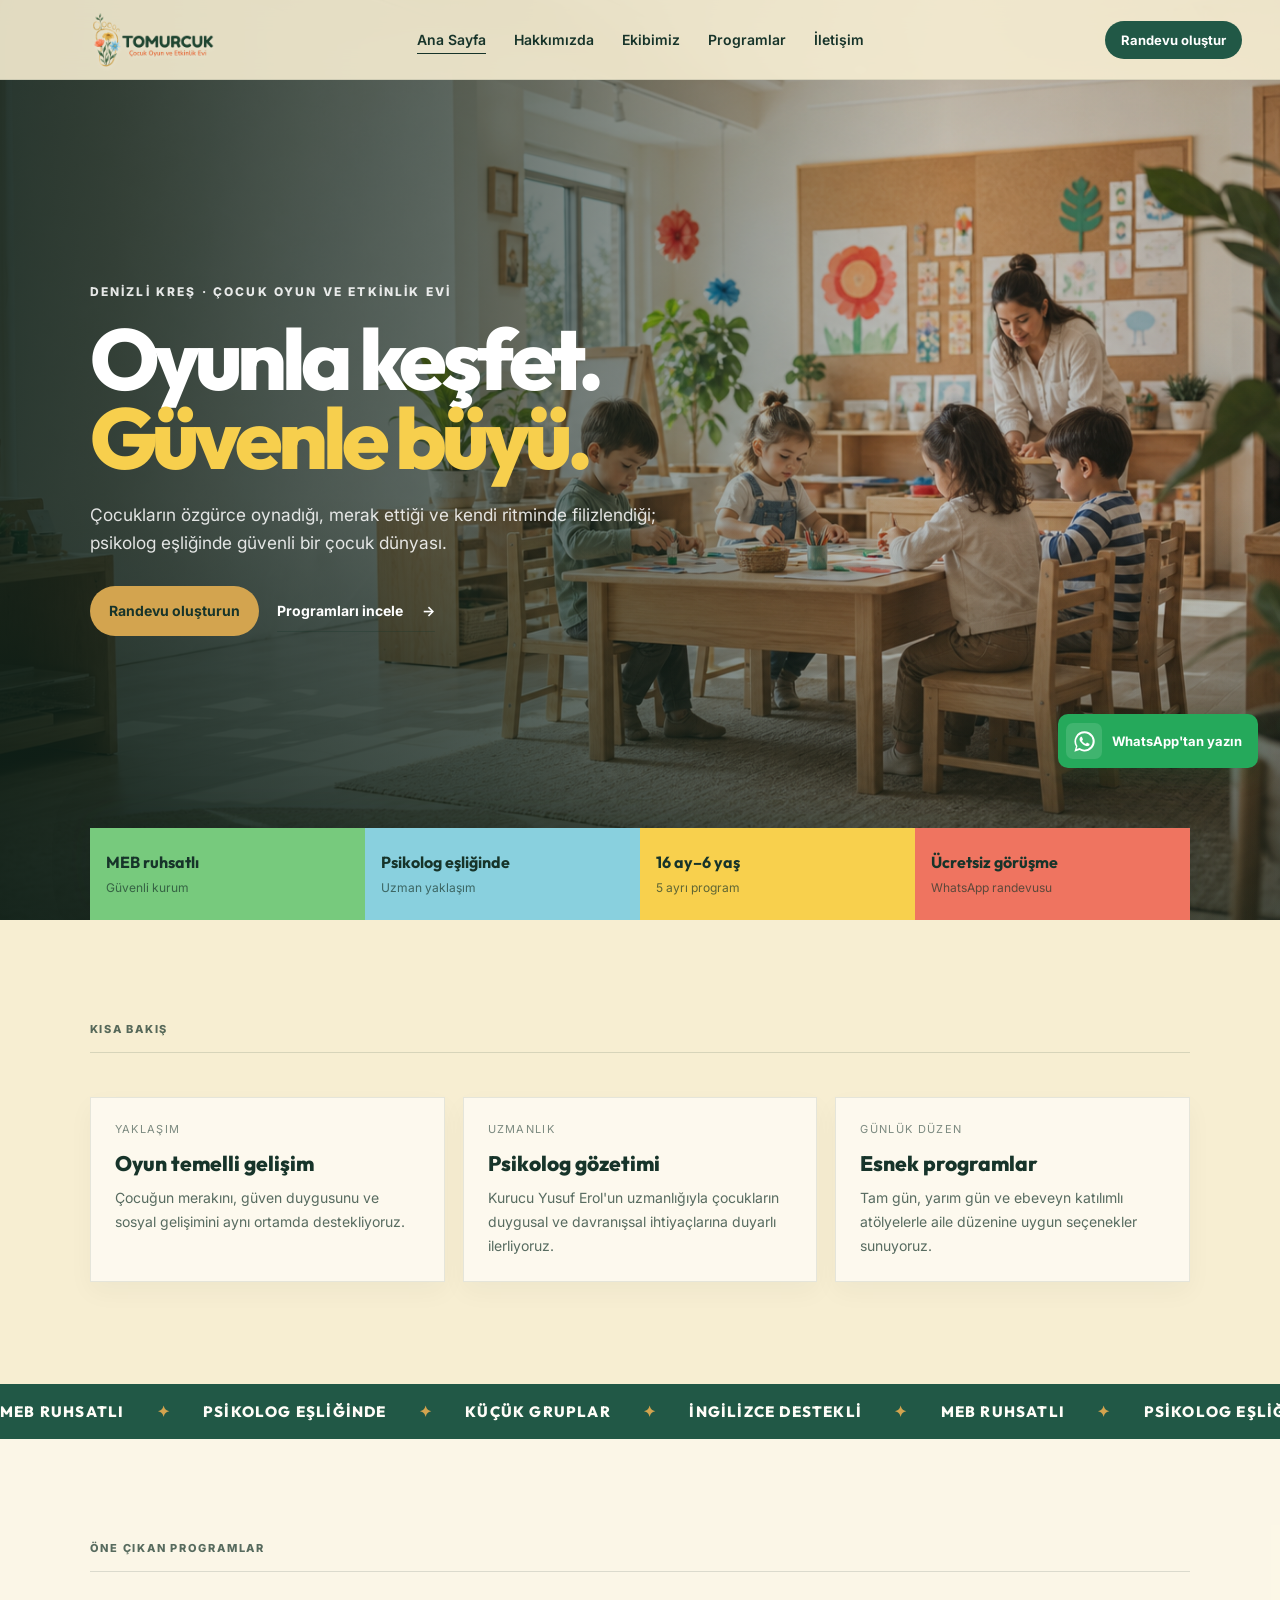
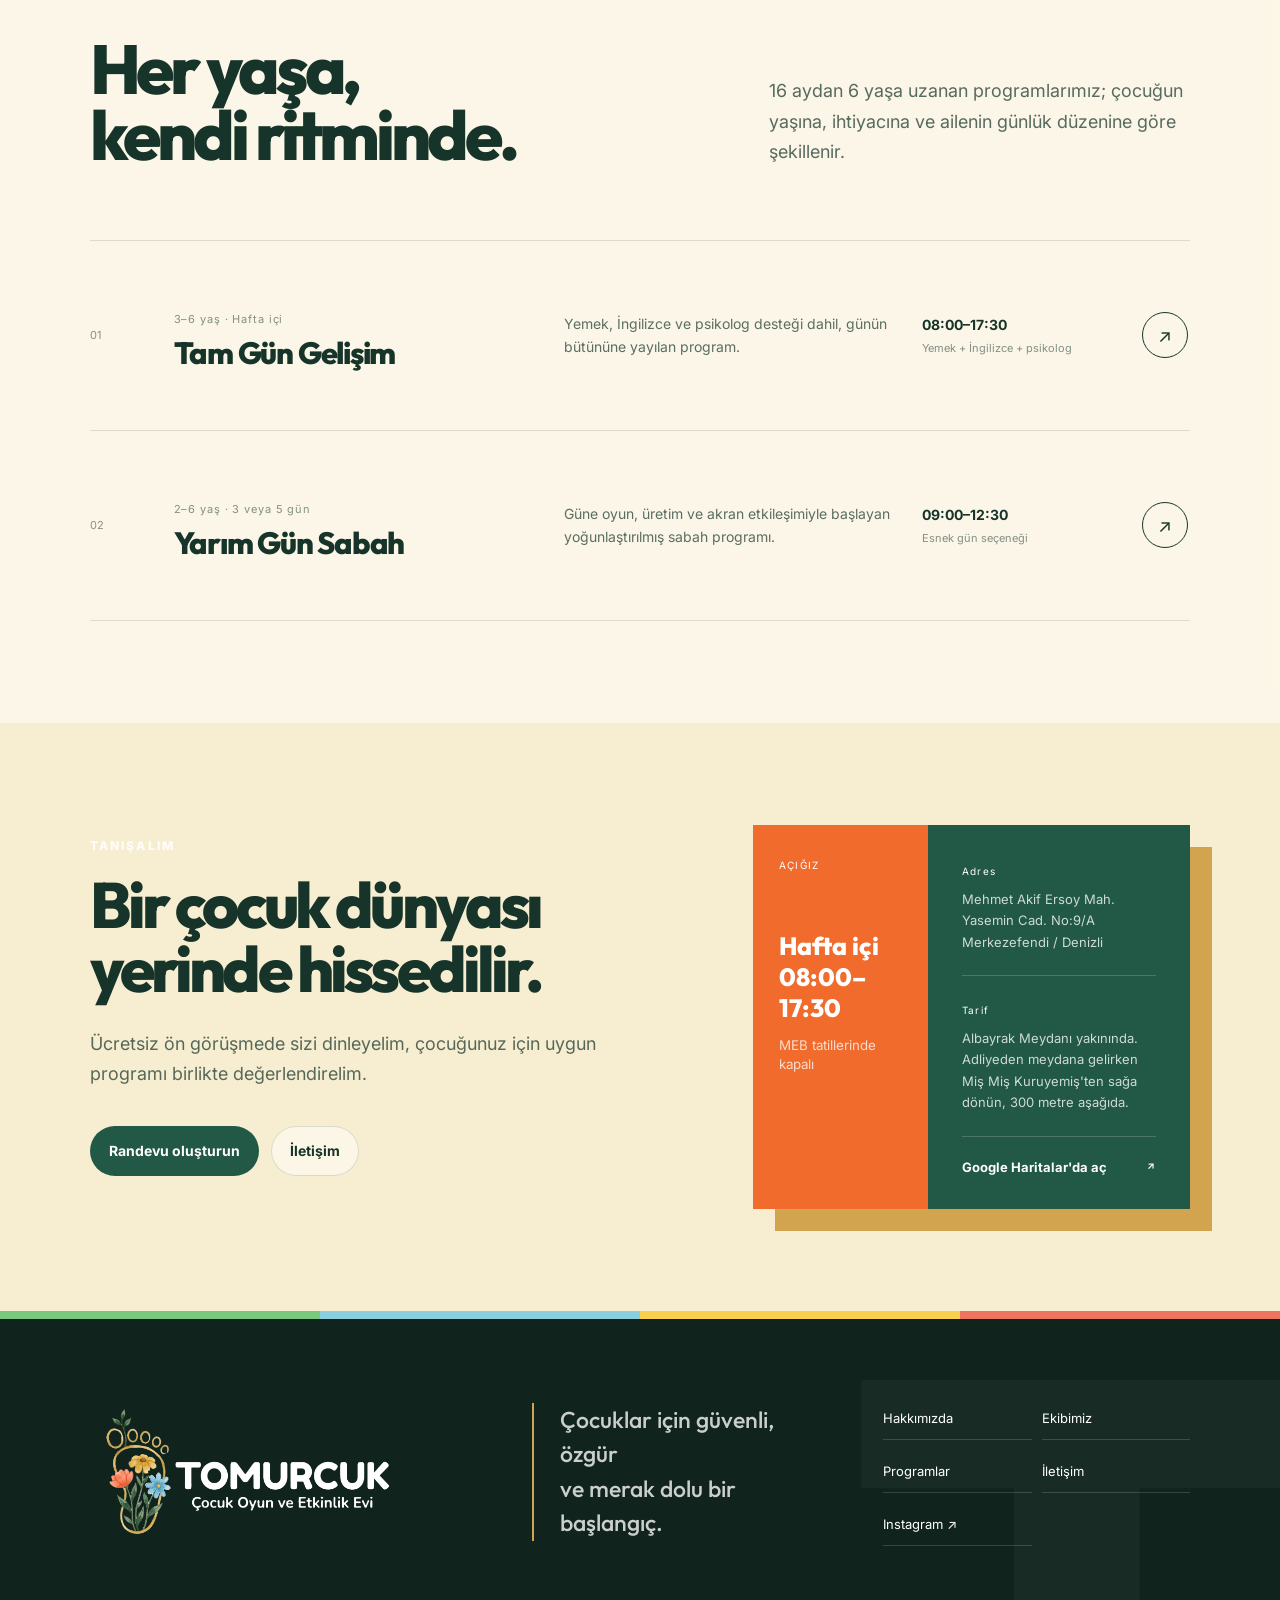
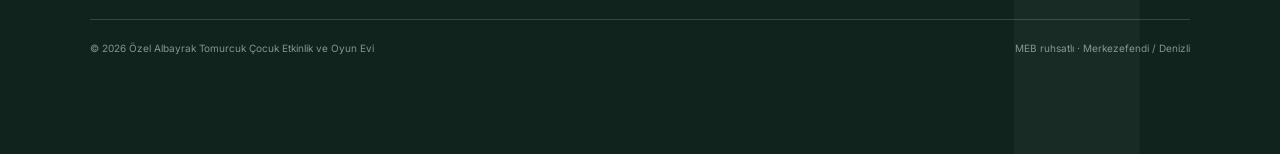
==== commit 06649889: "public/ klasörü, favicon, ekibimiz sayfası, WhatsApp güncelleme, SEO iyileştirmeleri - public/ klasö" ====
--- a/index.html
+++ b/index.html
@@ -6,19 +6,73 @@
   <title>Denizli Kreş | Tomurcuk Kids Çocuk Oyun ve Etkinlik Evi</title>
   <meta name="description" content="Denizli Merkezefendi'de MEB ruhsatlı, psikolog eşliğinde çocuk oyun ve etkinlik evi. 16 ay - 6 yaş için güvenli, küçük gruplu ve sevgi dolu ortam.">
   <meta name="keywords" content="Denizli kreş, Merkezefendi kreş, Denizli anaokulu, çocuk oyun evi, çocuk etkinlik evi, psikolog eşliğinde kreş, Tomurcuk Kids">
+  <meta name="robots" content="index, follow">
   <meta name="theme-color" content="#f3e8c7">
+  <meta name="author" content="Tomurcuk Kids">
+  <link rel="canonical" href="https://tomurcukkids.com/">
+
+  <!-- Open Graph / Social -->
   <meta property="og:title" content="Denizli Kreş | Tomurcuk Kids">
-  <meta property="og:description" content="MEB ruhsatlı, psikolog eşliğinde çocuk oyun ve etkinlik evi.">
+  <meta property="og:description" content="MEB ruhsatlı, psikolog eşliğinde çocuk oyun ve etkinlik evi. 16 ay - 6 yaş arası çocuklar için güvenli gelişim ortamı.">
   <meta property="og:type" content="website">
-  <link rel="icon" type="image/svg+xml" href="assets/favicon.svg">
-  <link rel="preload" as="image" href="assets/tomurcuk-hero.png" fetchpriority="high">
+  <meta property="og:url" content="https://tomurcukkids.com/">
+  <meta property="og:locale" content="tr_TR">
+  <meta property="og:image" content="https://tomurcukkids.com/public/apple-touch-icon.png">
+  <meta property="og:image:width" content="512">
+  <meta property="og:image:height" content="512">
+  <meta name="twitter:card" content="summary">
+  <meta name="twitter:title" content="Denizli Kreş | Tomurcuk Kids">
+  <meta name="twitter:description" content="MEB ruhsatlı, psikolog eşliğinde çocuk oyun ve etkinlik evi.">
+
+  <!-- Icons -->
+  <link rel="icon" type="image/png" sizes="512x512" href="public/favicon.png">
+  <link rel="apple-touch-icon" href="public/apple-touch-icon.png">
+
+  <!-- Fonts -->
   <link rel="preconnect" href="https://fonts.googleapis.com">
   <link rel="preconnect" href="https://fonts.gstatic.com" crossorigin>
   <link href="https://fonts.googleapis.com/css2?family=Inter:wght@400;500;600;700;800&family=Outfit:wght@400;500;600;700;800&display=swap" rel="stylesheet">
+
   <link rel="stylesheet" href="css/style.css">
+
+  <!-- Schema.org -->
+  <script type="application/ld+json">
+  {
+    "@context": "https://schema.org",
+    "@type": "ChildCare",
+    "name": "Tomurcuk Kids Çocuk Oyun ve Etkinlik Evi",
+    "description": "Denizli Merkezefendi'de MEB ruhsatlı, psikolog eşliğinde çocuk oyun ve etkinlik evi.",
+    "address": {
+      "@type": "PostalAddress",
+      "addressLocality": "Denizli",
+      "addressRegion": "Merkezefendi",
+      "streetAddress": "Mehmet Akif Ersoy Mah. Yasemin Cad. No:9/A"
+    },
+    "telephone": "+905078036339",
+    "email": "tomurcukkids@gmail.com",
+    "url": "https://tomurcukkids.com",
+    "logo": "https://tomurcukkids.com/assets/logo-yatay.png",
+    "image": "https://tomurcukkids.com/public/apple-touch-icon.png",
+    "sameAs": [
+      "https://instagram.com/tomurcuk.kids"
+    ],
+    "parentOrganisation": {
+      "@type": "Organization",
+      "name": "Özel Albayrak Tomurcuk Çocuk Etkinlik ve Oyun Evi"
+    }
+  }
+  </script>
 </head>
 <body data-page="home">
-  <div class="preloader" id="preloader"><div class="preloader-card"><img src="assets/logo-yatay.png" alt="Tomurcuk Kids"><div class="preloader-bar"><span></span></div></div></div>
+
+  <!-- Preloader -->
+  <div class="preloader" id="preloader">
+    <div class="preloader-card">
+      <img src="assets/logo-yatay.png" alt="Tomurcuk Kids">
+      <div class="preloader-bar"><span></span></div>
+    </div>
+  </div>
+
   <a class="skip-link" href="#main">İçeriğe geç</a>
 
   <header class="site-header" id="header">
@@ -28,10 +82,11 @@
     <nav class="desktop-nav" aria-label="Ana menü">
       <a class="active" href="index.html">Ana Sayfa</a>
       <a href="hakkimizda.html">Hakkımızda</a>
+      <a href="ekibimiz.html">Ekibimiz</a>
       <a href="programlar.html">Programlar</a>
       <a href="iletisim.html">İletişim</a>
     </nav>
-    <a class="header-cta" href="https://wa.me/905062684601?text=Merhaba%2C%20Tomurcuk%20Kids%20hakk%C4%B1nda%20bilgi%20almak%20istiyorum." target="_blank" rel="noopener">Randevu oluştur</a>
+    <a class="header-cta" href="https://wa.me/905078036339?text=Merhaba%2C%20Tomurcuk%20Kids%20hakk%C4%B1nda%20bilgi%20almak%20istiyorum." target="_blank" rel="noopener">Randevu oluştur</a>
   </header>
 
   <main id="main">
@@ -42,7 +97,7 @@
           <h1>Oyunla keşfet.<br><span class="accent">Güvenle büyü.</span></h1>
           <p class="hero-lead">Çocukların özgürce oynadığı, merak ettiği ve kendi ritminde filizlendiği; psikolog eşliğinde güvenli bir çocuk dünyası.</p>
           <div class="hero-actions">
-            <a class="button button-sun" href="https://wa.me/905062684601?text=Merhaba%2C%20Tomurcuk%20Kids%20i%C3%A7in%20%C3%BCcretsiz%20%C3%B6n%20g%C3%B6r%C3%BC%C5%9Fme%20randevusu%20almak%20istiyorum." target="_blank" rel="noopener">Randevu oluşturun</a>
+            <a class="button button-sun" href="https://wa.me/905078036339?text=Merhaba%2C%20Tomurcuk%20Kids%20i%C3%A7in%20%C3%BCcretsiz%20%C3%B6n%20g%C3%B6r%C3%BC%C5%9Fme%20randevusu%20almak%20istiyorum." target="_blank" rel="noopener">Randevu oluşturun</a>
             <a class="text-link" href="programlar.html">Programları incele <span aria-hidden="true">→</span></a>
           </div>
           <div class="hero-facts">
@@ -91,7 +146,7 @@
         <p class="eyebrow">TANIŞALIM</p>
         <h2>Bir çocuk dünyası<br>yerinde hissedilir.</h2>
         <p>Ücretsiz ön görüşmede sizi dinleyelim, çocuğunuz için uygun programı birlikte değerlendirelim.</p>
-        <div class="visit-actions"><a class="button button-dark" href="https://wa.me/905062684601?text=Merhaba%2C%20Tomurcuk%20Kids%20i%C3%A7in%20%C3%BCcretsiz%20%C3%B6n%20g%C3%B6r%C3%BC%C5%9Fme%20randevusu%20almak%20istiyorum." target="_blank" rel="noopener">Randevu oluşturun</a><a class="button button-outline" href="iletisim.html">İletişim</a></div>
+        <div class="visit-actions"><a class="button button-dark" href="https://wa.me/905078036339?text=Merhaba%2C%20Tomurcuk%20Kids%20i%C3%A7in%20%C3%BCcretsiz%20%C3%B6n%20g%C3%B6r%C3%BC%C5%9Fme%20randevusu%20almak%20istiyorum." target="_blank" rel="noopener">Randevu oluşturun</a><a class="button button-outline" href="iletisim.html">İletişim</a></div>
       </div>
       <div class="visit-card reveal">
         <div class="visit-card-top"><span>AÇIĞIZ</span><strong>Hafta içi<br>08:00–17:30</strong><small>MEB tatillerinde kapalı</small></div>
@@ -108,18 +163,19 @@
     <div class="footer-main">
       <a class="brand footer-brand" href="index.html"><img src="assets/logo-yatay-koyu-zemin.png" alt="Tomurcuk Kids"></a>
       <p>Çocuklar için güvenli, özgür<br>ve merak dolu bir başlangıç.</p>
-      <div class="footer-links"><a href="hakkimizda.html">Hakkımızda</a><a href="programlar.html">Programlar</a><a href="iletisim.html">İletişim</a><a href="https://instagram.com/tomurcuk.kids" target="_blank" rel="noopener">Instagram ↗</a></div>
+      <div class="footer-links"><a href="hakkimizda.html">Hakkımızda</a><a href="ekibimiz.html">Ekibimiz</a><a href="programlar.html">Programlar</a><a href="iletisim.html">İletişim</a><a href="https://instagram.com/tomurcuk.kids" target="_blank" rel="noopener">Instagram ↗</a></div>
     </div>
     <div class="footer-bottom"><span>© 2026 Özel Albayrak Tomurcuk Çocuk Etkinlik ve Oyun Evi</span><span>MEB ruhsatlı · Merkezefendi / Denizli</span></div>
   </footer>
 
-  <a class="floating-whatsapp" href="https://wa.me/905062684601?text=Merhaba%2C%20Tomurcuk%20Kids%20hakk%C4%B1nda%20bilgi%20almak%20istiyorum." target="_blank" rel="noopener" aria-label="Tomurcuk Kids'e WhatsApp'tan yazın"><span class="whatsapp-icon" aria-hidden="true"><img src="assets/whatsapp.svg" alt=""></span><span class="whatsapp-label"><strong>WhatsApp'tan yazın</strong></span></a>
+  <a class="floating-whatsapp" href="https://wa.me/905078036339?text=Merhaba%2C%20Tomurcuk%20Kids%20hakk%C4%B1nda%20bilgi%20almak%20istiyorum." target="_blank" rel="noopener" aria-label="Tomurcuk Kids'e WhatsApp'tan yazın"><span class="whatsapp-icon" aria-hidden="true"><img src="assets/whatsapp.svg" alt=""></span><span class="whatsapp-label"><strong>WhatsApp'tan yazın</strong></span></a>
   <nav class="bottom-nav" aria-label="Mobil alt menü">
     <a class="active" href="index.html" data-nav="home">Ana Sayfa</a>
     <a href="hakkimizda.html" data-nav="about">Hakkımızda</a>
+    <a href="ekibimiz.html" data-nav="team">Ekibimiz</a>
     <a href="programlar.html" data-nav="programs">Programlar</a>
     <a href="iletisim.html" data-nav="contact">İletişim</a>
   </nav>
   <script src="js/main.js"></script>
 </body>
-</html>
+</html>
--- a/css/style.css
+++ b/css/style.css
@@ -55,18 +55,18 @@
 body[data-page="home"] .page-hero { min-height: 920px; padding: 0 7vw; position: relative; display: flex; align-items: center; color: white; overflow: hidden; background: #10241d; }
 body[data-page="home"] .page-hero::before { content: ""; position: absolute; inset: 0; z-index: 0; background: url("../assets/tomurcuk-hero.png") center/cover no-repeat; opacity: .92; }
 body[data-page="home"] .page-hero::after { content: ""; position: absolute; inset: 0; z-index: 1; height: auto; transform: none; opacity: 1; background: linear-gradient(90deg, rgba(12,30,22,.84) 0%, rgba(12,30,22,.58) 38%, rgba(12,30,22,.08) 74%), linear-gradient(0deg, rgba(12,30,22,.56), transparent 46%); }
-body[data-page="about"] .page-hero { min-height: 640px; display: flex; align-items: center; color: white; background: var(--forest); }
-body[data-page="about"] .page-hero::before { z-index: -2; background: linear-gradient(90deg, rgba(18,52,40,.96) 0 44%, rgba(18,52,40,.68) 68%, rgba(18,52,40,.5)), url("../assets/tomurcuk-hero.png") 72% center/cover no-repeat; }
-body[data-page="about"] .page-hero::after { z-index: -1; inset: auto 0 0; height: 22px; transform: none; opacity: 1; background: linear-gradient(90deg, #77ca7d 0 25%, #89d0de 25% 50%, #f8d04d 50% 75%, #ef7460 75%); }
+body[data-page="about"] .page-hero { min-height: 640px; display: flex; align-items: center; color: white; background: #d85a2a; }
+body[data-page="about"] .page-hero::before { z-index: -2; background: linear-gradient(90deg, rgba(180,60,20,.96) 0 44%, rgba(180,60,20,.68) 68%, rgba(180,60,20,.5)), url("../assets/tomurcuk-hero.png") 72% center/cover no-repeat; }
+body[data-page="about"] .page-hero::after { z-index: -1; inset: auto 0 0; height: 22px; transform: none; opacity: 1; background: linear-gradient(90deg, #f16c2c 0 25%, #ef7b6a 25% 50%, #d3a44f 50% 75%, #f8d04d 75%); }
 body[data-page="about"] .page-title-wrap { max-width: 920px; }
 body[data-page="about"] .page-title { max-width: 900px; text-wrap: balance; }
 body[data-page="about"] .page-title .accent { color: #f8d04d; }
 body[data-page="about"] .page-hero .eyebrow,
 body[data-page="about"] .page-hero .hero-lead { color: rgba(255,255,255,.84); }
-body[data-page="about"] main > .section:first-of-type { background: linear-gradient(125deg, rgba(119,202,125,.2), transparent 38%), linear-gradient(305deg, rgba(137,208,222,.22), transparent 42%), var(--paper); }
-body[data-page="about"] .principles div:nth-child(1) { background: rgba(119,202,125,.28); }
-body[data-page="about"] .principles div:nth-child(2) { background: rgba(137,208,222,.3); }
-body[data-page="about"] .principles div:nth-child(3) { background: rgba(248,208,77,.3); }
+body[data-page="about"] main > .section:first-of-type { background: linear-gradient(125deg, rgba(241,108,44,.16), transparent 38%), linear-gradient(305deg, rgba(239,123,106,.18), transparent 42%), var(--paper); }
+body[data-page="about"] .principles div:nth-child(1) { background: rgba(241,108,44,.22); }
+body[data-page="about"] .principles div:nth-child(2) { background: rgba(239,123,106,.24); }
+body[data-page="about"] .principles div:nth-child(3) { background: rgba(248,208,77,.26); }
 .hero-grid { display: grid; grid-template-columns: 1.05fr .95fr; gap: 6vw; align-items: center; }
 .page-title-wrap { position: relative; z-index: 1; }
 body[data-page="home"] .hero-grid { position: static; z-index: 2; display: block; width: min(780px, 88vw); }
@@ -266,7 +266,7 @@
   .bottom-nav a::before { content: ""; position: absolute; top: 0; left: 18%; right: 18%; height: 3px; background: transparent; }
   .bottom-nav a.active { color: var(--forest); background: transparent; transform: none; box-shadow: none; }
   .bottom-nav a.active::before { background: var(--forest); }
-  .bottom-nav a[data-nav="home"].active::before { background: #77ca7d; }.bottom-nav a[data-nav="about"].active::before { background: #69b9cf; }.bottom-nav a[data-nav="programs"].active::before { background: #d3a44f; }.bottom-nav a[data-nav="contact"].active::before { background: #ef7460; }
+  .bottom-nav a[data-nav="home"].active::before { background: #77ca7d; }.bottom-nav a[data-nav="about"].active::before { background: #f16c2c; }.bottom-nav a[data-nav="team"].active::before { background: #c7b2e8; }.bottom-nav a[data-nav="programs"].active::before { background: #d3a44f; }.bottom-nav a[data-nav="contact"].active::before { background: #ef7460; }
   body { padding-bottom: 72px; }
 }
 
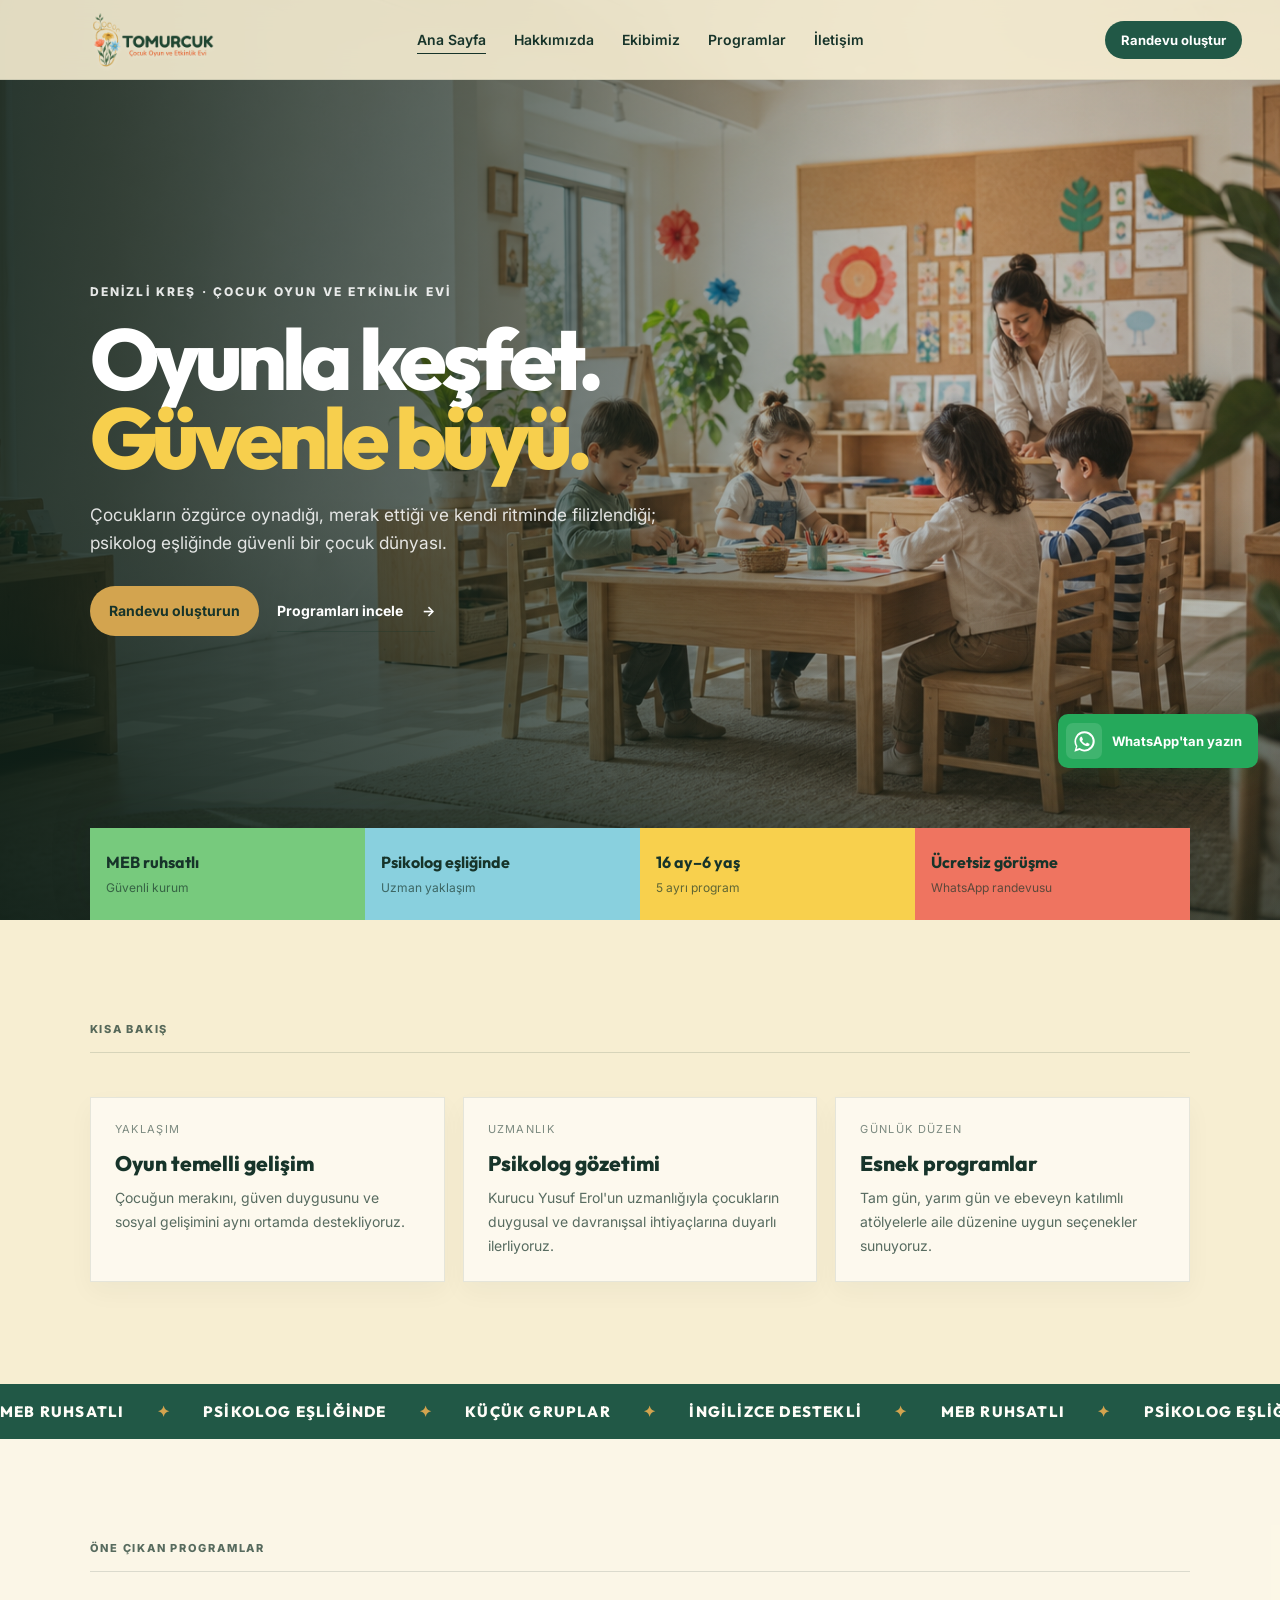
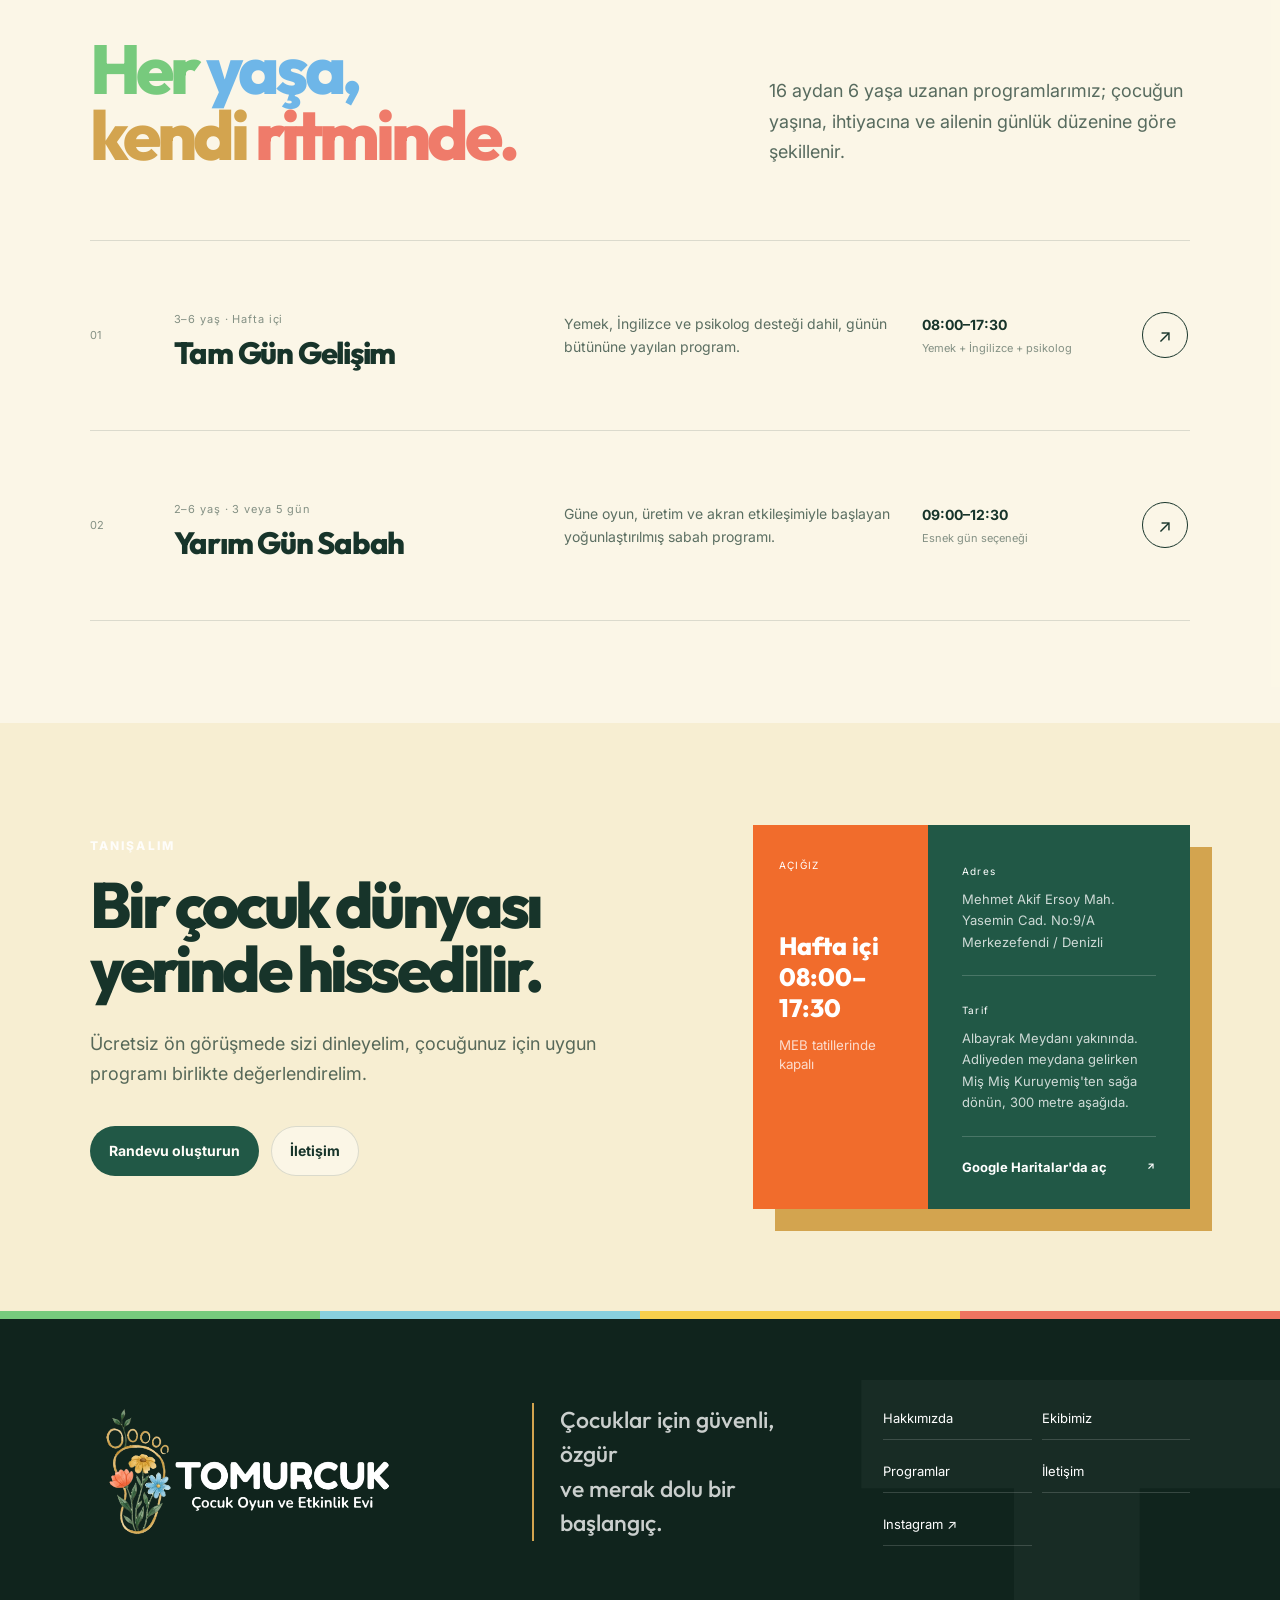
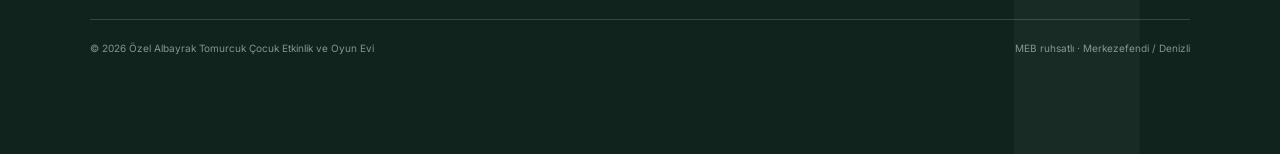
==== commit d1cb94c9: "Preloader yenileme, Yusuf Erol biyografi, program güncelleme, ekibimiz sayfası - Preloader: amblem g" ====
--- a/index.html
+++ b/index.html
@@ -68,8 +68,9 @@
   <!-- Preloader -->
   <div class="preloader" id="preloader">
     <div class="preloader-card">
-      <img src="assets/logo-yatay.png" alt="Tomurcuk Kids">
+      <img class="preloader-logo" src="amblem.png" alt="Tomurcuk Kids">
       <div class="preloader-bar"><span></span></div>
+      <span class="preloader-label">Tomurcuk Kids</span>
     </div>
   </div>
 
@@ -132,7 +133,7 @@
     <section class="section programs">
       <div class="section-index">ÖNE ÇIKAN PROGRAMLAR</div>
       <div class="program-heading reveal">
-        <h2>Her yaşa,<br>kendi ritminde.</h2>
+        <h2><span class="word-green">Her</span> <span class="word-sky">yaşa,</span><br><span class="word-gold">kendi</span> <span class="word-coral">ritminde.</span></h2>
         <p>16 aydan 6 yaşa uzanan programlarımız; çocuğun yaşına, ihtiyacına ve ailenin günlük düzenine göre şekillenir.</p>
       </div>
       <div class="program-list">
--- a/css/style.css
+++ b/css/style.css
@@ -27,14 +27,15 @@
 .skip-link { position: fixed; z-index: 9999; top: 8px; left: 8px; padding: 10px 14px; background: var(--white); transform: translateY(-150%); }
 .skip-link:focus { transform: translateY(0); }
 
-.preloader { position: fixed; inset: 0; z-index: 9998; display: grid; place-items: center; background: linear-gradient(135deg, rgba(247,238,210,.98), rgba(255,250,240,.98)); transition: opacity .45s ease, visibility .45s ease; overflow: hidden; }
-.preloader::before { content: ""; position: absolute; width: 42vw; max-width: 520px; aspect-ratio: 1; border: 2px dashed rgba(110,168,106,.42); border-radius: 38% 62% 48% 52%; animation: preloader-spin 8s linear infinite; }
-.preloader::after { content: ""; position: absolute; inset: 10%; background: repeating-linear-gradient(115deg, transparent 0 34px, rgba(211,164,79,.09) 35px 36px, transparent 37px 68px); opacity: .85; animation: preloader-drift 5s ease-in-out infinite alternate; }
+.preloader { position: fixed; inset: 0; z-index: 9998; display: grid; place-items: center; background: linear-gradient(135deg, #f7eed2, #fffaf0); transition: opacity .5s ease, visibility .5s ease; }
+.preloader::before { content: ""; position: absolute; width: 36vw; max-width: 460px; aspect-ratio: 1; border: 2px dashed rgba(110,168,106,.35); border-radius: 38% 62% 48% 52%; animation: preloader-spin 10s linear infinite; }
+.preloader::after { content: ""; position: absolute; width: 30vw; max-width: 380px; aspect-ratio: 1; border: 2px dashed rgba(211,164,79,.3); border-radius: 42% 58% 52% 48%; animation: preloader-spin 8s linear infinite reverse; }
 .preloader.hidden { opacity: 0; visibility: hidden; pointer-events: none; }
-.preloader-card { position: relative; z-index: 1; display: grid; place-items: center; gap: 18px; padding: 30px 34px; text-align: center; animation: preloader-float 1.9s ease-in-out infinite; }
-.preloader-card img { width: 280px; max-width: 74vw; height: auto; filter: drop-shadow(0 18px 28px rgba(23,52,42,.14)); }
-.preloader-bar { width: 150px; height: 3px; border-radius: 999px; overflow: hidden; background: rgba(23,52,42,.12); }
-.preloader-bar span { display: block; width: 40%; height: 100%; border-radius: inherit; background: linear-gradient(90deg, var(--leaf), var(--gold), var(--orange)); animation: loadbar 1.3s ease-in-out infinite; }
+.preloader-card { position: relative; z-index: 1; display: grid; place-items: center; gap: 16px; text-align: center; }
+.preloader-logo { width: 160px; height: 160px; border-radius: 50%; object-fit: cover; animation: preloader-glow 2.2s ease-in-out infinite; box-shadow: 0 0 40px rgba(241,108,44,.2); }
+.preloader-bar { width: 170px; height: 4px; border-radius: 999px; overflow: hidden; background: rgba(23,52,42,.1); margin-top: 6px; }
+.preloader-bar span { display: block; width: 38%; height: 100%; border-radius: inherit; background: linear-gradient(90deg, var(--orange), var(--gold), var(--leaf)); animation: loadbar 1.2s ease-in-out infinite; }
+.preloader-label { font: 600 12px var(--sans); letter-spacing: .18em; text-transform: uppercase; color: rgba(23,52,42,.5); animation: preloader-pulse 1.6s ease-in-out infinite; }
 
 .site-header { height: 80px; padding: 0 3vw; position: fixed; inset: 0 0 auto; z-index: 100; display: grid; grid-template-columns: 1fr auto 1fr; align-items: center; color: var(--ink); background: rgba(247, 238, 210, .75); backdrop-filter: blur(14px); border-bottom: 1px solid rgba(23,52,42,.08); }
 body[data-page="home"] .site-header { color: var(--ink); background: rgba(247,238,210,.9); border-bottom-color: rgba(23,52,42,.1); }
@@ -67,6 +68,21 @@
 body[data-page="about"] .principles div:nth-child(1) { background: rgba(241,108,44,.22); }
 body[data-page="about"] .principles div:nth-child(2) { background: rgba(239,123,106,.24); }
 body[data-page="about"] .principles div:nth-child(3) { background: rgba(248,208,77,.26); }
+body[data-page="team"] .page-hero { min-height: 640px; display: flex; align-items: center; color: white; background: #b08ad8; }
+body[data-page="team"] .page-hero::before { z-index: -2; background: linear-gradient(90deg, rgba(130,80,180,.92) 0 44%, rgba(130,80,180,.64) 68%, rgba(130,80,180,.42)), url("../assets/tomurcuk-hero.png") 72% center/cover no-repeat; }
+body[data-page="team"] .page-hero::after { z-index: -1; inset: auto 0 0; height: 22px; transform: none; opacity: 1; background: linear-gradient(90deg, #c7b2e8 0 25%, #d3a44f 25% 50%, #77ca7d 50% 75%, #ef7460 75%); }
+body[data-page="team"] .page-title-wrap { max-width: 920px; }
+body[data-page="team"] .page-title .accent { color: #f8d04d; }
+body[data-page="team"] .page-hero .eyebrow,
+body[data-page="team"] .page-hero .hero-lead { color: rgba(255,255,255,.84); }
+body[data-page="team"] main > .section:first-of-type { background: linear-gradient(125deg, rgba(199,178,232,.22), transparent 38%), var(--paper); }
+.team-grid { display: grid; grid-template-columns: repeat(3, 1fr); gap: 24px; margin-top: 44px; }
+.team-card { padding: 32px 24px; text-align: center; background: rgba(255,253,247,.76); border: 1px solid rgba(23,52,42,.1); box-shadow: 0 10px 24px rgba(23,52,42,.04); }
+.team-avatar { width: 100px; height: 100px; margin: 0 auto 18px; display: grid; place-items: center; border-radius: 50%; background: linear-gradient(135deg, rgba(199,178,232,.3), rgba(211,164,79,.2)); overflow: hidden; }
+.team-avatar img { width: 60px; height: 60px; object-fit: contain; opacity: .7; }
+.team-card h3 { margin: 0; font: 800 20px var(--display); }
+.team-card small { display: block; margin: 6px 0 14px; font-size: 11px; letter-spacing: .12em; text-transform: uppercase; color: var(--orange); font-weight: 700; }
+.team-card p { margin: 0; color: rgba(23,52,42,.7); font-size: 14px; line-height: 1.65; }
 .hero-grid { display: grid; grid-template-columns: 1.05fr .95fr; gap: 6vw; align-items: center; }
 .page-title-wrap { position: relative; z-index: 1; }
 body[data-page="home"] .hero-grid { position: static; z-index: 2; display: block; width: min(780px, 88vw); }
@@ -132,10 +148,31 @@
 .info-card h3 { margin: 0 0 10px; font: 800 21px var(--display); }
 .info-card p { margin: 0; color: rgba(23,52,42,.72); line-height: 1.7; font-size: 14px; }
 
+.section-why { background: rgba(255,253,247,.5); }
+.why-cards { display: grid; grid-template-columns: repeat(3, 1fr); gap: 18px; margin-top: 44px; }
+.why-card { padding: 28px 24px; background: rgba(255,253,247,.78); border: 1px solid rgba(23,52,42,.1); box-shadow: 0 10px 24px rgba(23,52,42,.04); border-radius: 4px; }
+.why-icon { font-size: 32px; margin-bottom: 14px; color: var(--orange); }
+.why-card h3 { margin: 0 0 10px; font: 800 19px var(--display); }
+.why-card p { margin: 0; color: rgba(23,52,42,.7); line-height: 1.65; font-size: 14px; }
+
+.psikolog-detay { display: grid; grid-template-columns: 1fr 1fr; gap: 6vw; margin-top: 44px; align-items: start; }
+.psikolog-bio h3 { font: 800 28px var(--display); margin: 0 0 6px; }
+.psikolog-bio .psikolog-unvan { color: var(--orange); font-weight: 700; font-size: 13px; letter-spacing: .08em; text-transform: uppercase; margin: 0 0 18px; }
+.psikolog-bio > p { line-height: 1.8; color: rgba(23,52,42,.76); font-size: 15px; }
+.psikolog-list { margin: 22px 0 0; padding: 0; list-style: none; }
+.psikolog-list li { padding: 10px 0; border-bottom: 1px solid rgba(23,52,42,.08); font-size: 14px; display: flex; gap: 10px; align-items: baseline; }
+.psikolog-list li::before { content: "—"; color: var(--orange); font-weight: 700; }
+.psikolog-bio blockquote { margin: 28px 0 0; padding: 24px; background: rgba(255,253,247,.7); border-left: 4px solid var(--orange); font-size: 16px; line-height: 1.7; color: rgba(23,52,42,.78); border-radius: 0 4px 4px 0; font-style: italic; }
+.psikolog-klinik { display: grid; gap: 14px; }
+.psikolog-klinik > div { padding: 20px; background: rgba(255,253,247,.7); border: 1px solid rgba(23,52,42,.1); border-radius: 4px; }
+.psikolog-klinik h4 { margin: 0 0 10px; font: 700 16px var(--display); color: var(--forest); }
+.psikolog-klinik p { margin: 0; font-size: 13px; line-height: 1.6; color: rgba(23,52,42,.7); }
+
 .programs { background: rgba(255,253,247,.58); }
 .program-heading { display: grid; grid-template-columns: 1fr .8fr; align-items: end; gap: 12vw; margin: 64px 0 72px; }
 .program-heading h2 { margin: 0; font: 800 clamp(48px, 5.4vw, 92px)/.95 var(--display); letter-spacing: -.06em; }
 .program-heading p { max-width: 520px; margin: 0; font-size: 18px; line-height: 1.7; color: rgba(23,52,42,.72); }
+.word-green { color: #77ca7d; }.word-sky { color: #6eb6e8; }.word-gold { color: #d3a44f; }.word-coral { color: #ef7b6a; }
 .program-list { border-top: 1px solid rgba(23,52,42,.14); }
 .program-row { position: relative; min-height: 190px; display: grid; grid-template-columns: 54px 1.1fr 1fr 190px 48px; gap: 30px; align-items: center; border-bottom: 1px solid rgba(23,52,42,.14); }
 .program-row::before { content: ""; position: absolute; inset: 0; opacity: 0; transform: scaleY(0); transform-origin: bottom; transition: opacity .3s, transform .35s; }
@@ -152,6 +189,9 @@
 .program-meta strong { font-size: 14px; }.program-meta span { margin-top: 8px; font-size: 11px; color: rgba(23,52,42,.52); }
 .round-link { width: 46px; height: 46px; display: grid; place-items: center; border: 1px solid currentColor; border-radius: 50%; font-size: 18px; }
 .program-row:hover .round-link { background: var(--ink); color: white; border-color: var(--ink); }
+.program-note { margin-top: 40px; padding: 24px; background: rgba(255,253,247,.7); border: 1px solid var(--line); border-radius: 4px; display: grid; grid-template-columns: 1fr 1fr 1fr; gap: 20px; }
+.program-note p { margin: 0; font-size: 13px; line-height: 1.6; color: rgba(23,52,42,.7); }
+.program-note strong { color: var(--ink); }
 
 .founder { position: relative; min-height: 700px; display: grid; grid-template-columns: 1.4fr .6fr; align-items: center; gap: 10vw; color: white; background: linear-gradient(135deg, var(--forest), #1b4739); overflow: hidden; }
 .founder-mark { position: absolute; left: 1vw; top: -170px; font: 700 570px/.9 Georgia, serif; color: rgba(255,255,255,.09); }
@@ -211,8 +251,8 @@
 
 @keyframes loadbar { 0% { transform: translateX(-110%); } 100% { transform: translateX(260%); } }
 @keyframes preloader-spin { to { transform: rotate(360deg); } }
-@keyframes preloader-drift { to { transform: translateY(16px); } }
-@keyframes preloader-float { 0%,100% { transform: translateY(0) scale(1); } 50% { transform: translateY(-8px) scale(1.015); } }
+@keyframes preloader-glow { 0%,100% { box-shadow: 0 0 30px rgba(241,108,44,.18); transform: scale(1); } 50% { box-shadow: 0 0 60px rgba(241,108,44,.32), 0 0 100px rgba(211,164,79,.14); transform: scale(1.03); } }
+@keyframes preloader-pulse { 0%,100% { opacity: .5; } 50% { opacity: 1; } }
 @keyframes marquee { to { transform: translateX(-50%); } }
 @keyframes whatsapp-pulse { 0% { transform: scale(.8); opacity: .8; } 75%,100% { transform: scale(2.2); opacity: 0; } }
 
@@ -261,13 +301,17 @@
   .details { grid-template-columns: 1fr; }.details > div { min-height: auto; padding: 36px 20px; border-right: 0; border-bottom: 1px solid var(--line); }.details span { margin-bottom: 18px; }
   footer { padding: 58px 20px 120px; }.footer-main { grid-template-columns: 1fr; gap: 28px; }.footer-links { grid-column: auto; grid-template-columns: 1fr; }.footer-bottom { flex-direction: column; gap: 8px; line-height: 1.5; }
   .floating-whatsapp, body:not(.page-scrolled) .floating-whatsapp { right: 14px; bottom: 82px; min-height: 46px; padding: 6px 11px 6px 7px; border-radius: 8px; opacity: 1; pointer-events: auto; transform: none; background: #25a95b; box-shadow: 0 7px 18px rgba(12,89,47,.18); }.whatsapp-icon { width: 32px; height: 32px; }.whatsapp-icon img { width: 23px; height: 23px; }.whatsapp-label { display: block; }.whatsapp-label small { display: none; }.whatsapp-label strong { font-size: 11px; line-height: 1.15; }
-  .bottom-nav { position: fixed; inset: auto 0 0; z-index: 115; display: grid; grid-template-columns: repeat(4, 1fr); gap: 0; padding: 0 8px env(safe-area-inset-bottom); background: rgba(255,253,247,.97); border-top: 1px solid rgba(23,52,42,.12); border-radius: 0; backdrop-filter: blur(16px); box-shadow: 0 -8px 24px rgba(23,52,42,.08); }
+  .bottom-nav { position: fixed; inset: auto 0 0; z-index: 115; display: grid; grid-template-columns: repeat(5, 1fr); gap: 0; padding: 0 8px env(safe-area-inset-bottom); background: rgba(255,253,247,.97); border-top: 1px solid rgba(23,52,42,.12); border-radius: 0; backdrop-filter: blur(16px); box-shadow: 0 -8px 24px rgba(23,52,42,.08); }
   .bottom-nav a { position: relative; min-height: 62px; padding: 6px 3px; display: grid; place-items: center; text-align: center; font-size: 10px; line-height: 1.1; font-weight: 700; color: rgba(23,52,42,.62); background: transparent; border-radius: 0; }
   .bottom-nav a::before { content: ""; position: absolute; top: 0; left: 18%; right: 18%; height: 3px; background: transparent; }
   .bottom-nav a.active { color: var(--forest); background: transparent; transform: none; box-shadow: none; }
   .bottom-nav a.active::before { background: var(--forest); }
   .bottom-nav a[data-nav="home"].active::before { background: #77ca7d; }.bottom-nav a[data-nav="about"].active::before { background: #f16c2c; }.bottom-nav a[data-nav="team"].active::before { background: #c7b2e8; }.bottom-nav a[data-nav="programs"].active::before { background: #d3a44f; }.bottom-nav a[data-nav="contact"].active::before { background: #ef7460; }
   body { padding-bottom: 72px; }
+	  .why-cards { grid-template-columns: 1fr; }
+	  .psikolog-detay { grid-template-columns: 1fr; }
+	  .team-grid { grid-template-columns: 1fr; }
+	  .program-note { grid-template-columns: 1fr; }
 }
 
 @media (prefers-reduced-motion: reduce) { html { scroll-behavior: auto; } *,*::before,*::after { animation-duration: .01ms !important; animation-iteration-count: 1 !important; transition-duration: .01ms !important; } }
